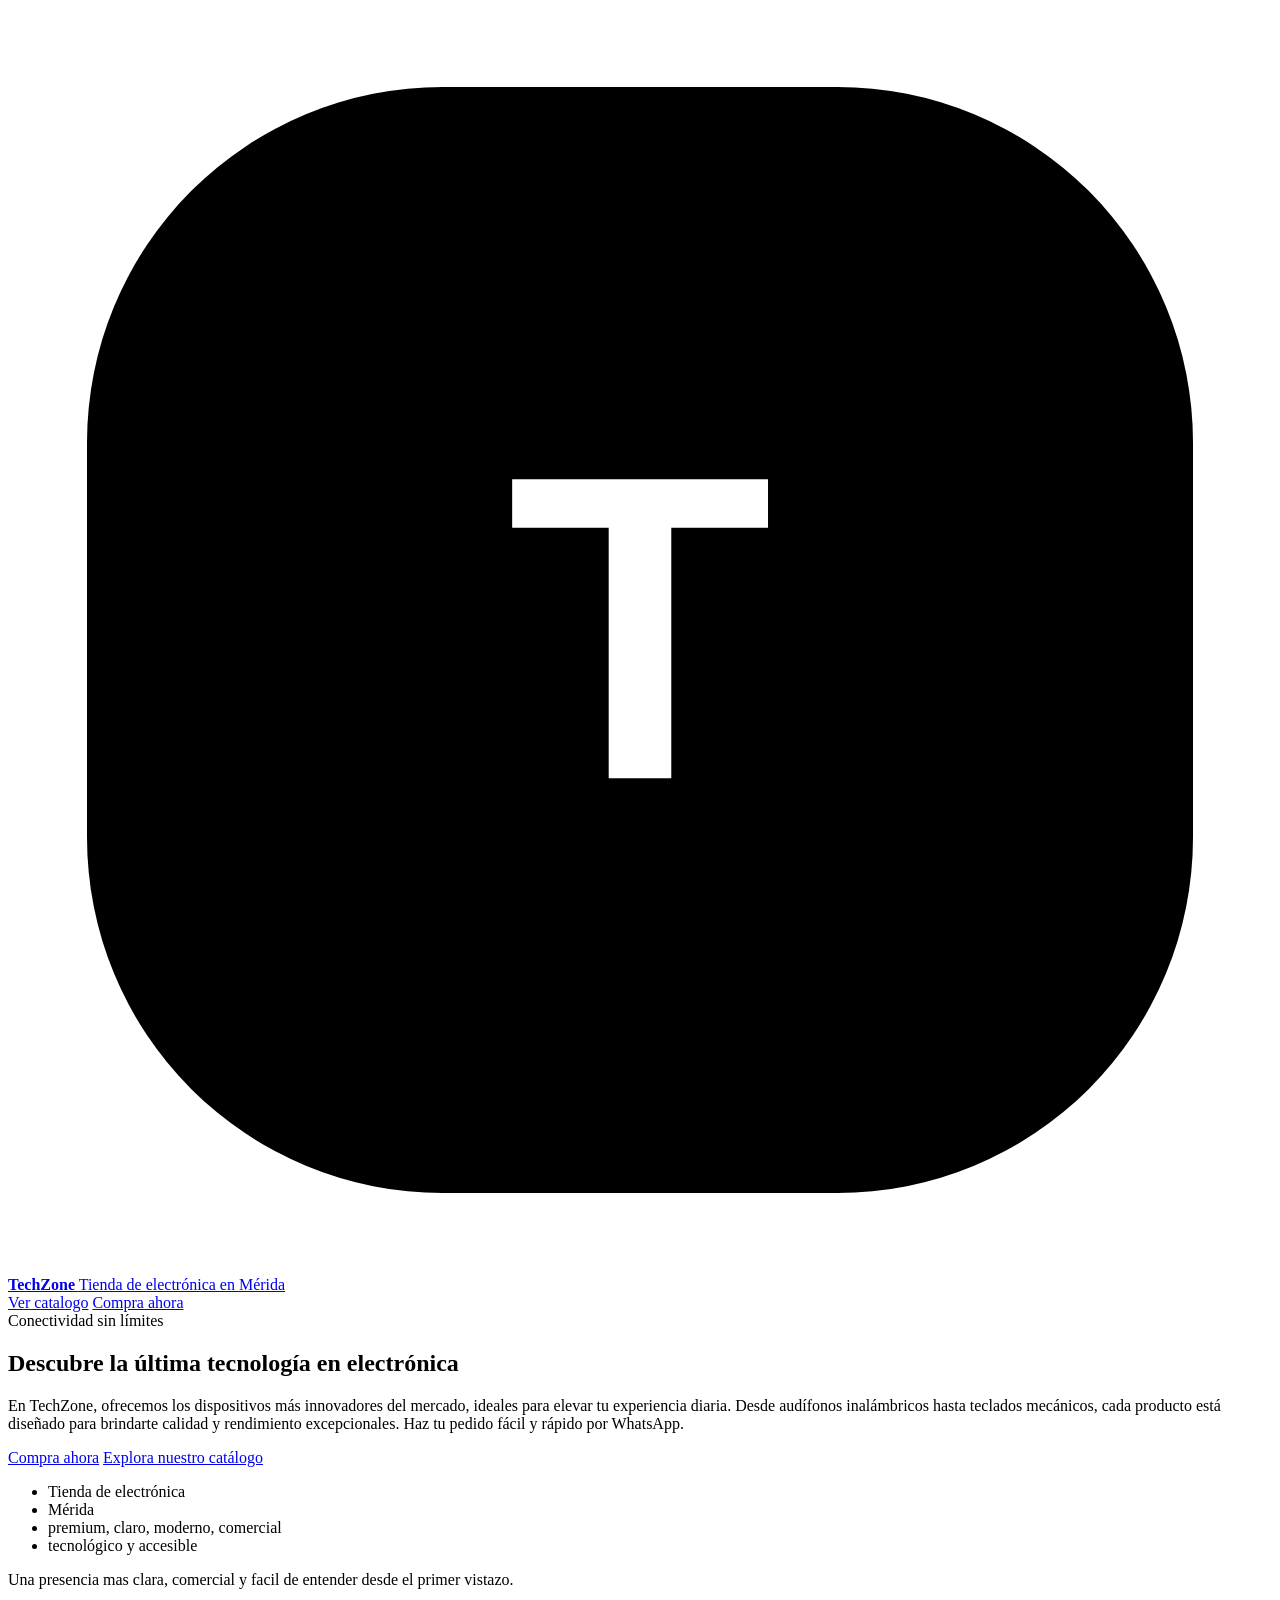
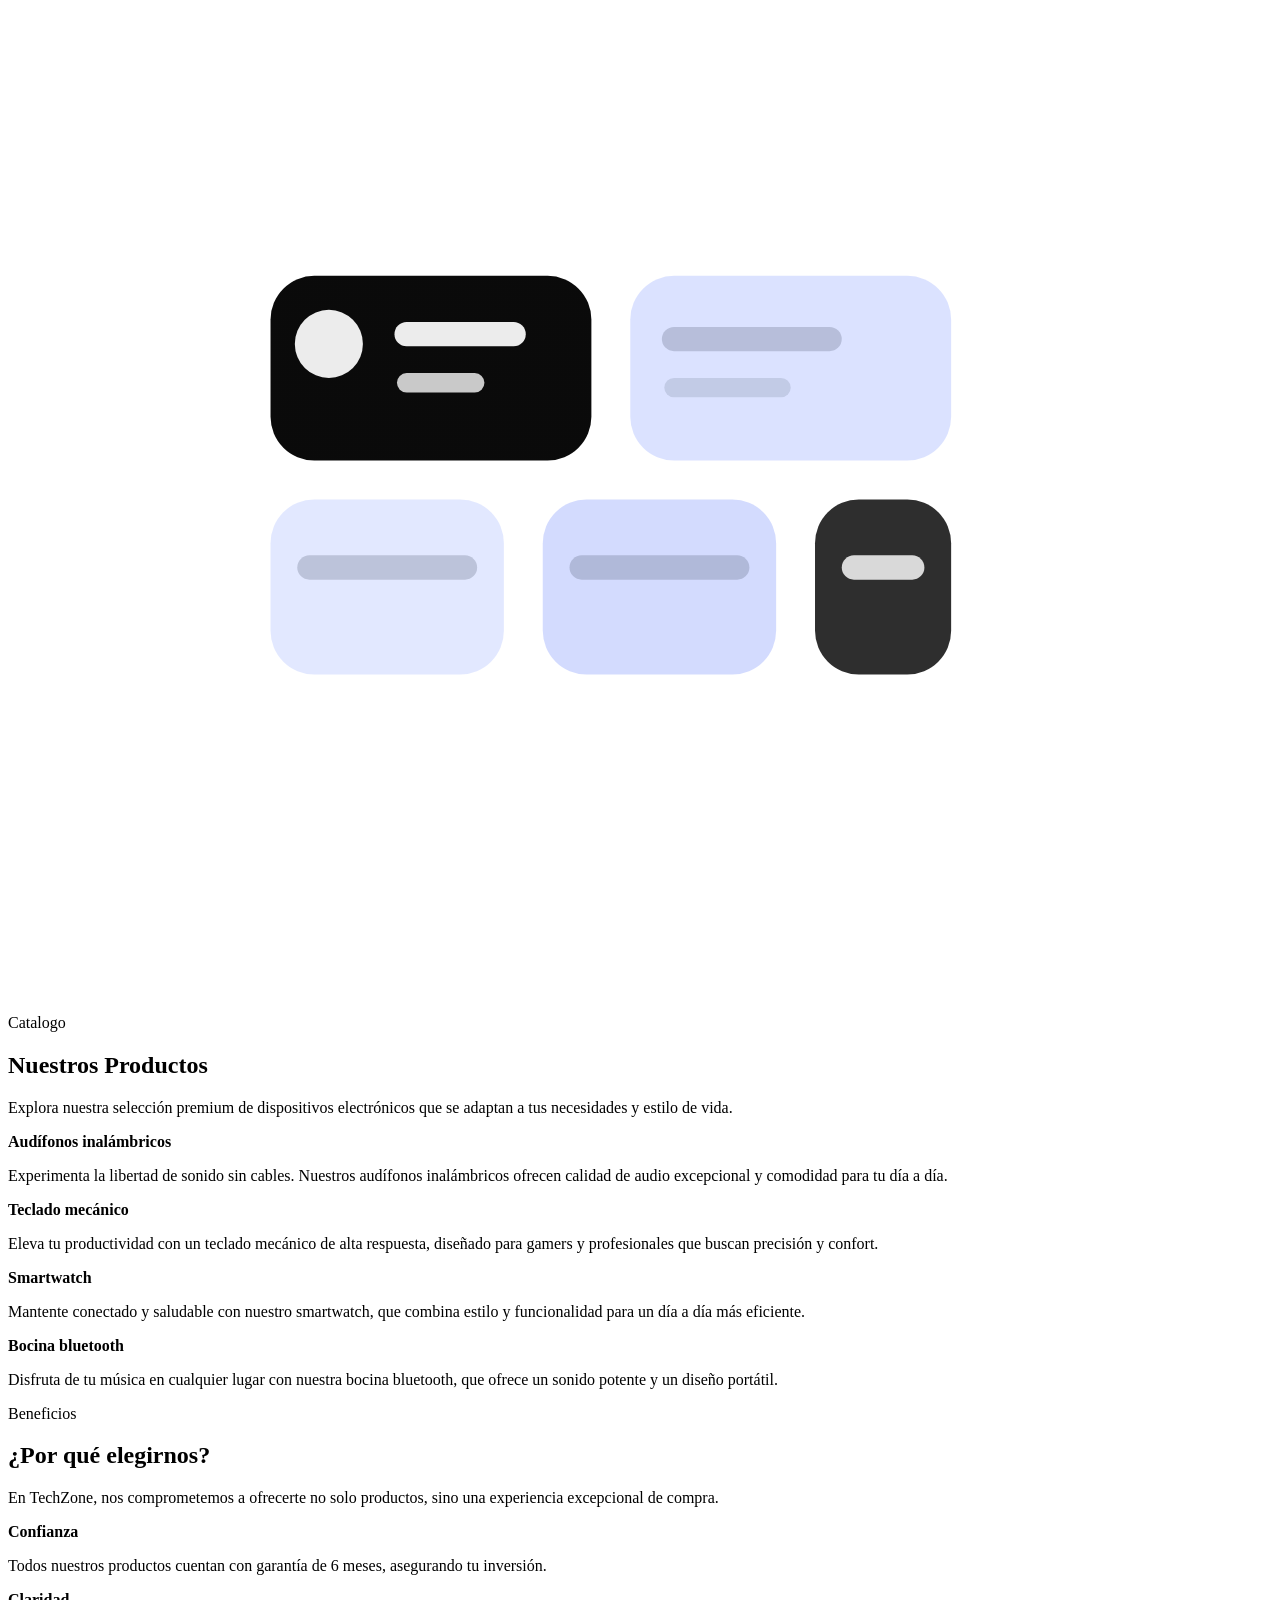
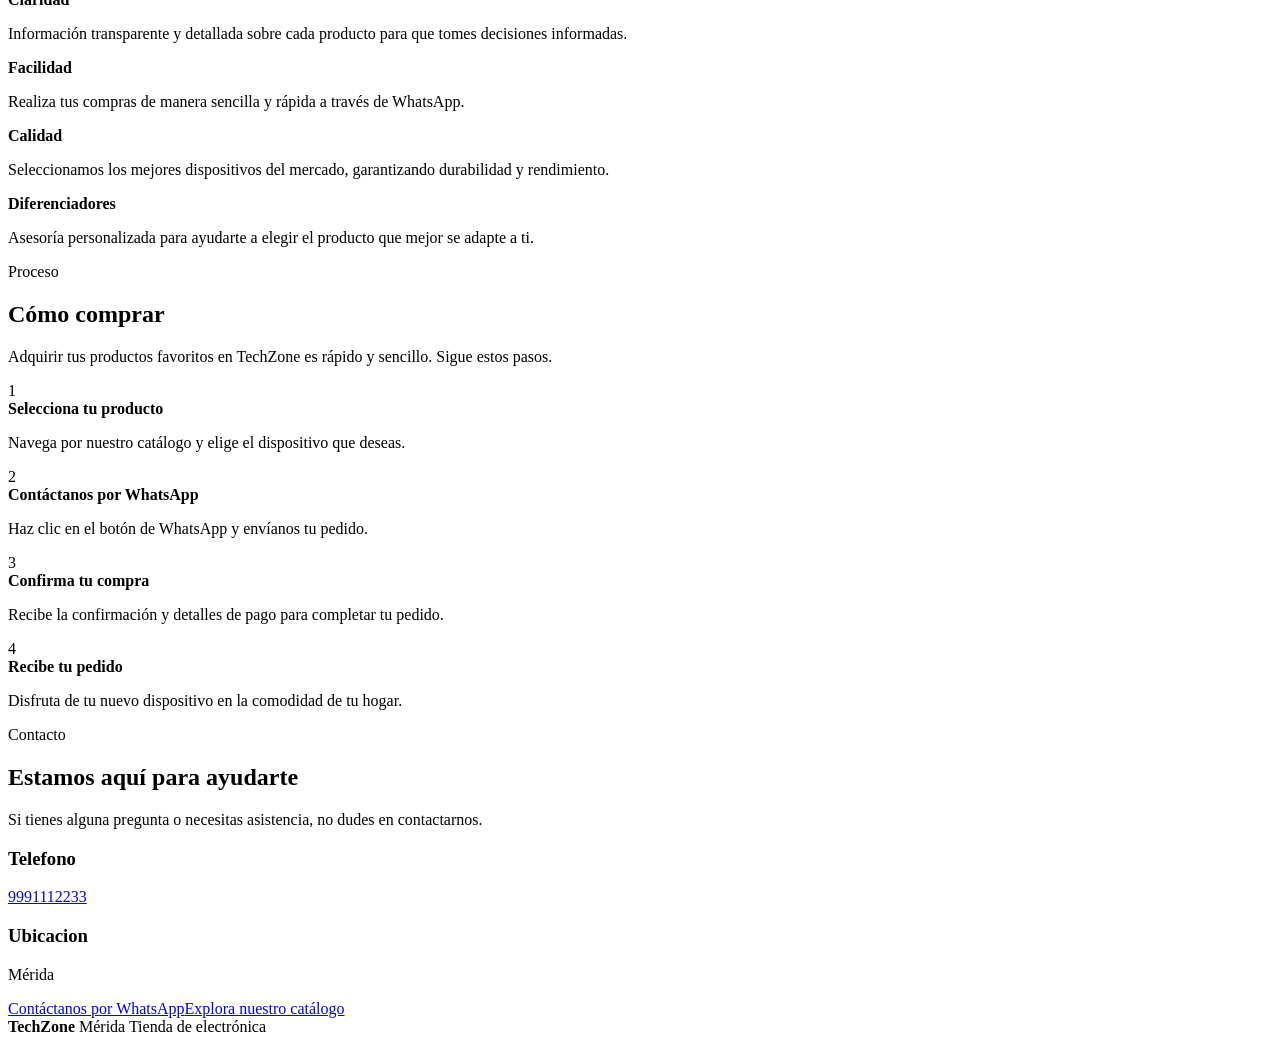
==== index.html @ 9866aca5 "feat: generate site index" ====
<!doctype html>
<html lang="es-MX">
<head>
  <meta charset="utf-8">
  <meta name="viewport" content="width=device-width,initial-scale=1">
  <title>TechZone - Tu tienda de electrónica en Mérida</title>
  <meta name="description" content="TechZone en Mérida">
  <link rel="stylesheet" href="styles.css">
</head>
<body class="theme-catalogo">
  <div class="site-shell">
    <header class="section" id="inicio">
      <div class="container">
        <div class="topbar">
          <a class="brand" href="#inicio" aria-label="TechZone">
            <span class="brand-mark"><svg viewBox="0 0 64 64" xmlns="http://www.w3.org/2000/svg" aria-hidden="true">
  <defs>
    <linearGradient id="brandGrad" x1="0" y1="0" x2="1" y2="1">
      <stop offset="0%" stop-color="var(--primary)" />
      <stop offset="100%" stop-color="var(--primary-2)" />
    </linearGradient>
  </defs>
  <rect x="4" y="4" width="56" height="56" rx="18" fill="url(#brandGrad)" />
  <text x="32" y="39" text-anchor="middle" fill="#ffffff" font-size="22" font-family="Arial, sans-serif" font-weight="700">T</text>
</svg></span>
            <span class="brand-copy">
              <strong>TechZone</strong>
              <span>Tienda de electrónica en Mérida</span>
            </span>
          </a>
          <div class="topbar-actions">
            <a class="button-secondary" href="#catalogo">Ver catalogo</a>
            <a class="button" href="tel:9991112233">Compra ahora</a>
          </div>
        </div>
      </div>
    </header>

    <main>
      <section class="hero">
        <div class="container hero-grid">
          <div class="hero-copy">
            <span class="kicker">Conectividad sin límites</span>
            <h1>Descubre la última tecnología en electrónica</h1>
            <p>En TechZone, ofrecemos los dispositivos más innovadores del mercado, ideales para elevar tu experiencia diaria. Desde audífonos inalámbricos hasta teclados mecánicos, cada producto está diseñado para brindarte calidad y rendimiento excepcionales. Haz tu pedido fácil y rápido por WhatsApp.</p>
            <div class="hero-actions">
              <a class="button" href="tel:9991112233">Compra ahora</a>
              <a class="button-secondary" href="#contacto">Explora nuestro catálogo</a>
            </div>
            <ul class="tag-list"><li class="tag">Tienda de electrónica</li><li class="tag">Mérida</li><li class="tag">premium, claro, moderno, comercial</li><li class="tag">tecnológico y accesible</li></ul>
            <div class="hero-note">
              Una presencia mas clara, comercial y facil de entender desde el primer vistazo.
            </div>
          </div>

          <aside class="hero-panel">
            <div class="hero-art">
              <span class="hero-orb one"></span>
              <span class="hero-orb two"></span>
              <svg viewBox="0 0 520 420" xmlns="http://www.w3.org/2000/svg" aria-hidden="true">
  <defs>
    <linearGradient id="catalogGradA" x1="0" y1="0" x2="1" y2="1">
      <stop offset="0%" stop-color="var(--primary)" />
      <stop offset="100%" stop-color="var(--primary-2)" />
    </linearGradient>
    <linearGradient id="catalogGradB" x1="0" y1="0" x2="1" y2="1">
      <stop offset="0%" stop-color="rgba(255,255,255,.96)" />
      <stop offset="100%" stop-color="rgba(255,255,255,.72)" />
    </linearGradient>
  </defs>
  <rect x="78" y="84" width="364" height="232" rx="28" fill="url(#catalogGradB)" />
  <rect x="108" y="118" width="132" height="76" rx="18" fill="url(#catalogGradA)" opacity=".96" />
  <rect x="256" y="118" width="132" height="76" rx="18" fill="rgba(55,93,251,.18)" />
  <rect x="108" y="210" width="96" height="72" rx="18" fill="rgba(55,93,251,.14)" />
  <rect x="220" y="210" width="96" height="72" rx="18" fill="rgba(55,93,251,.22)" />
  <rect x="332" y="210" width="56" height="72" rx="18" fill="url(#catalogGradA)" opacity=".82" />
  <circle cx="132" cy="146" r="14" fill="rgba(255,255,255,.92)" />
  <path d="M164 142h44" stroke="rgba(255,255,255,.92)" stroke-width="10" stroke-linecap="round" />
  <path d="M164 162h28" stroke="rgba(255,255,255,.78)" stroke-width="8" stroke-linecap="round" />
  <path d="M274 144h64" stroke="rgba(20,32,51,.18)" stroke-width="10" stroke-linecap="round" />
  <path d="M274 164h44" stroke="rgba(20,32,51,.12)" stroke-width="8" stroke-linecap="round" />
  <path d="M124 238h64" stroke="rgba(20,32,51,.18)" stroke-width="10" stroke-linecap="round" />
  <path d="M236 238h64" stroke="rgba(20,32,51,.18)" stroke-width="10" stroke-linecap="round" />
  <path d="M348 238h24" stroke="rgba(255,255,255,.82)" stroke-width="10" stroke-linecap="round" />
</svg>
            </div>
          </aside>
        </div>
      </section>

      <section id="catalogo" class="section">
  <div class="container">
    <div class="surface section-surface">
      <div class="section-head">
        <span class="kicker">Catalogo</span>
        <h2>Nuestros Productos</h2>
        <p>Explora nuestra selección premium de dispositivos electrónicos que se adaptan a tus necesidades y estilo de vida.</p>
      </div>
      <div class="feature-grid">
        
          <article class="feature-card">
            <strong>Audífonos inalámbricos</strong>
            <p>Experimenta la libertad de sonido sin cables. Nuestros audífonos inalámbricos ofrecen calidad de audio excepcional y comodidad para tu día a día.</p>
          </article>
        
          <article class="feature-card">
            <strong>Teclado mecánico</strong>
            <p>Eleva tu productividad con un teclado mecánico de alta respuesta, diseñado para gamers y profesionales que buscan precisión y confort.</p>
          </article>
        
          <article class="feature-card">
            <strong>Smartwatch</strong>
            <p>Mantente conectado y saludable con nuestro smartwatch, que combina estilo y funcionalidad para un día a día más eficiente.</p>
          </article>
        
          <article class="feature-card">
            <strong>Bocina bluetooth</strong>
            <p>Disfruta de tu música en cualquier lugar con nuestra bocina bluetooth, que ofrece un sonido potente y un diseño portátil.</p>
          </article>
        
      </div>
    </div>
  </div>
</section>
<section id="beneficios" class="section">
  <div class="container">
    <div class="surface section-surface">
      <div class="section-head">
        <span class="kicker">Beneficios</span>
        <h2>¿Por qué elegirnos?</h2>
        <p>En TechZone, nos comprometemos a ofrecerte no solo productos, sino una experiencia excepcional de compra.</p>
      </div>
      <div class="stats-grid">
        
          <article class="stat-card">
            <strong>Confianza</strong>
            <p>Todos nuestros productos cuentan con garantía de 6 meses, asegurando tu inversión.</p>
          </article>
        
          <article class="stat-card">
            <strong>Claridad</strong>
            <p>Información transparente y detallada sobre cada producto para que tomes decisiones informadas.</p>
          </article>
        
          <article class="stat-card">
            <strong>Facilidad</strong>
            <p>Realiza tus compras de manera sencilla y rápida a través de WhatsApp.</p>
          </article>
        
          <article class="stat-card">
            <strong>Calidad</strong>
            <p>Seleccionamos los mejores dispositivos del mercado, garantizando durabilidad y rendimiento.</p>
          </article>
        
          <article class="stat-card">
            <strong>Diferenciadores</strong>
            <p>Asesoría personalizada para ayudarte a elegir el producto que mejor se adapte a ti.</p>
          </article>
        
      </div>
    </div>
  </div>
</section>
<section id="proceso" class="section">
  <div class="container">
    <div class="surface section-surface">
      <div class="section-head">
        <span class="kicker">Proceso</span>
        <h2>Cómo comprar</h2>
        <p>Adquirir tus productos favoritos en TechZone es rápido y sencillo. Sigue estos pasos.</p>
      </div>
      <div class="process-list">
        
          <article class="process-item">
            <span class="process-index">1</span>
            <div class="process-copy">
              <strong>Selecciona tu producto</strong>
              <p>Navega por nuestro catálogo y elige el dispositivo que deseas.</p>
            </div>
          </article>
        
          <article class="process-item">
            <span class="process-index">2</span>
            <div class="process-copy">
              <strong>Contáctanos por WhatsApp</strong>
              <p>Haz clic en el botón de WhatsApp y envíanos tu pedido.</p>
            </div>
          </article>
        
          <article class="process-item">
            <span class="process-index">3</span>
            <div class="process-copy">
              <strong>Confirma tu compra</strong>
              <p>Recibe la confirmación y detalles de pago para completar tu pedido.</p>
            </div>
          </article>
        
          <article class="process-item">
            <span class="process-index">4</span>
            <div class="process-copy">
              <strong>Recibe tu pedido</strong>
              <p>Disfruta de tu nuevo dispositivo en la comodidad de tu hogar.</p>
            </div>
          </article>
        
      </div>
    </div>
  </div>
</section>
<section id="contacto" class="section">
  <div class="container">
    <div class="surface section-surface">
      <div class="section-head">
        <span class="kicker">Contacto</span>
        <h2>Estamos aquí para ayudarte</h2>
        <p>Si tienes alguna pregunta o necesitas asistencia, no dudes en contactarnos.</p>
      </div>
      <div class="contact-grid">
        
          <article class="contact-card">
            <h3>Telefono</h3>
            <p><a href="tel:9991112233">9991112233</a></p>
          </article>
        
          <article class="contact-card">
            <h3>Ubicacion</h3>
            <p><span>Mérida</span></p>
          </article>
        
      </div>
      <div class="inline-links"><a class="button" href="tel:9991112233">Contáctanos por WhatsApp</a><a class="button-secondary" href="#contacto">Explora nuestro catálogo</a></div>
    </div>
  </div>
</section>
    </main>

    <footer class="site-footer">
      <div class="container">
        <div class="surface footer-surface">
          <div class="footer-meta">
            <strong>TechZone</strong>
            <span>Mérida</span>
            <span>Tienda de electrónica</span>
            
          </div>
        </div>
      </div>
    </footer>
  </div>
</body>
</html>
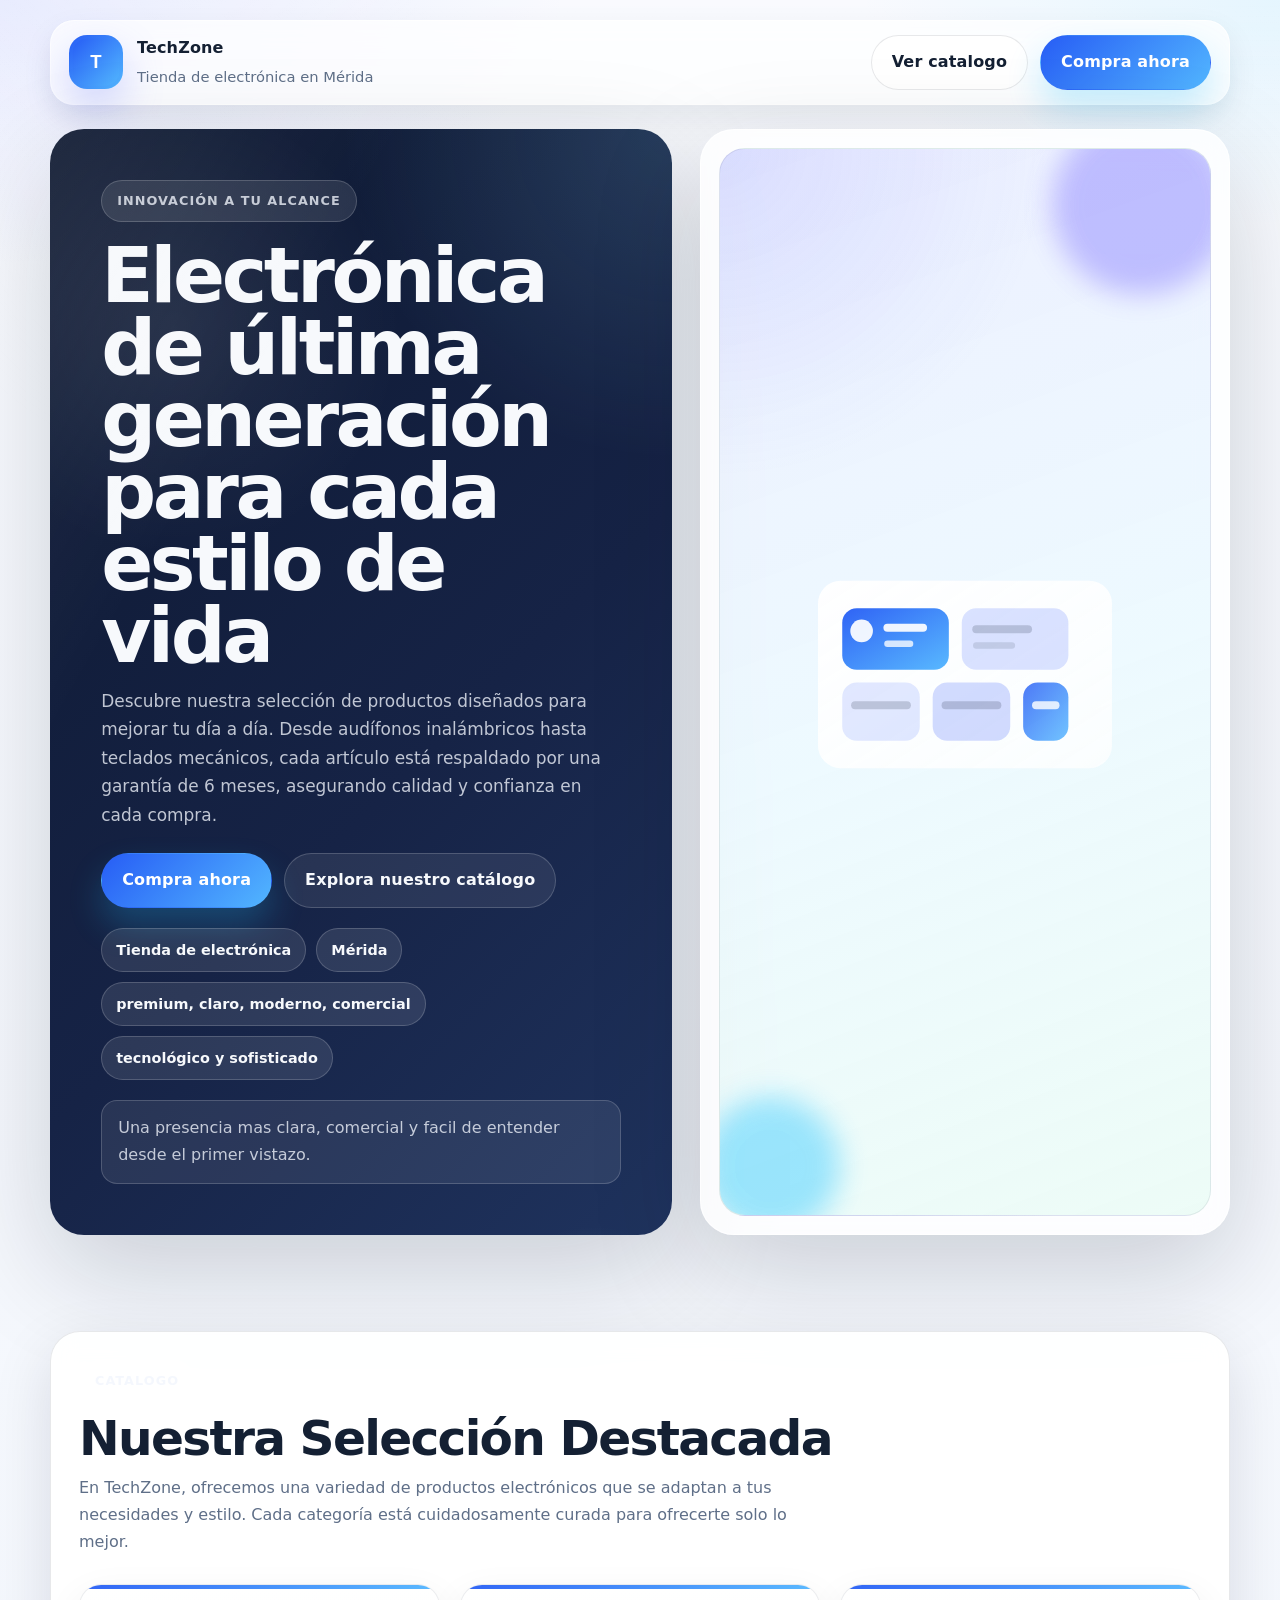
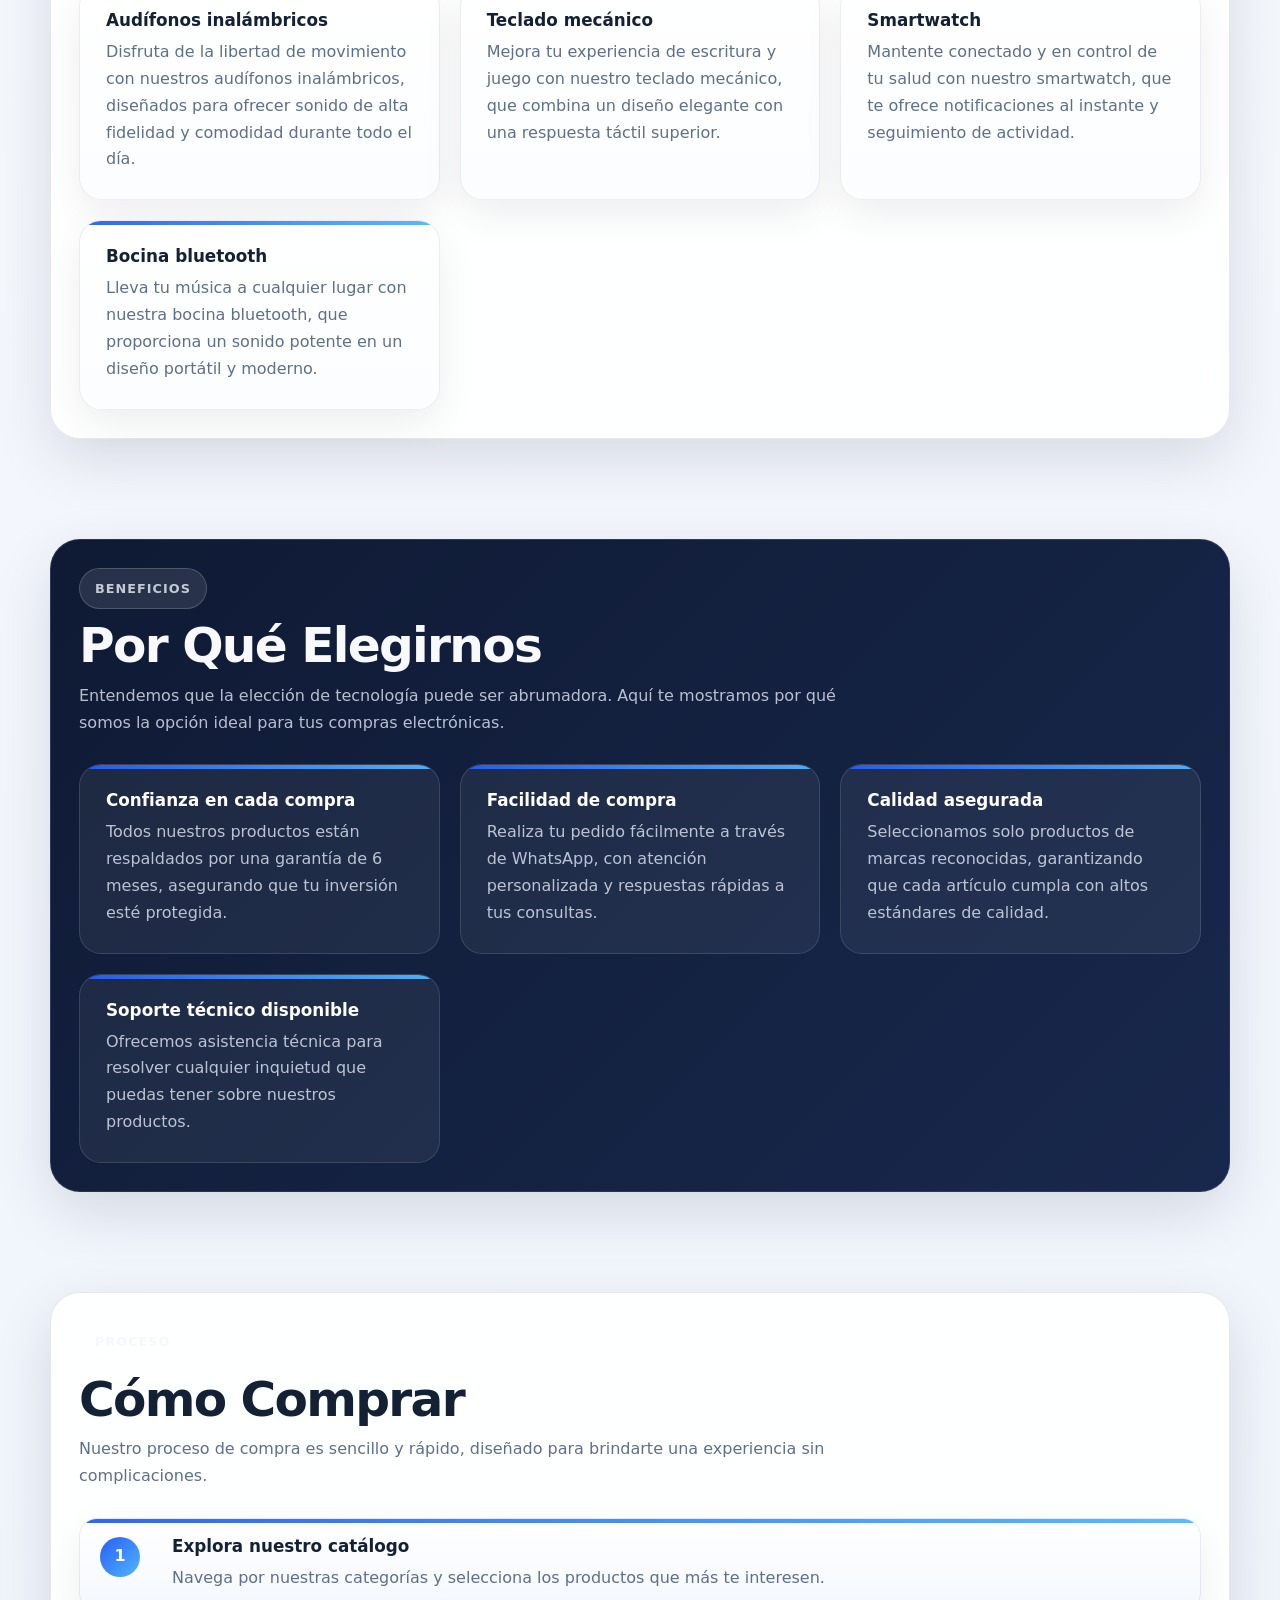
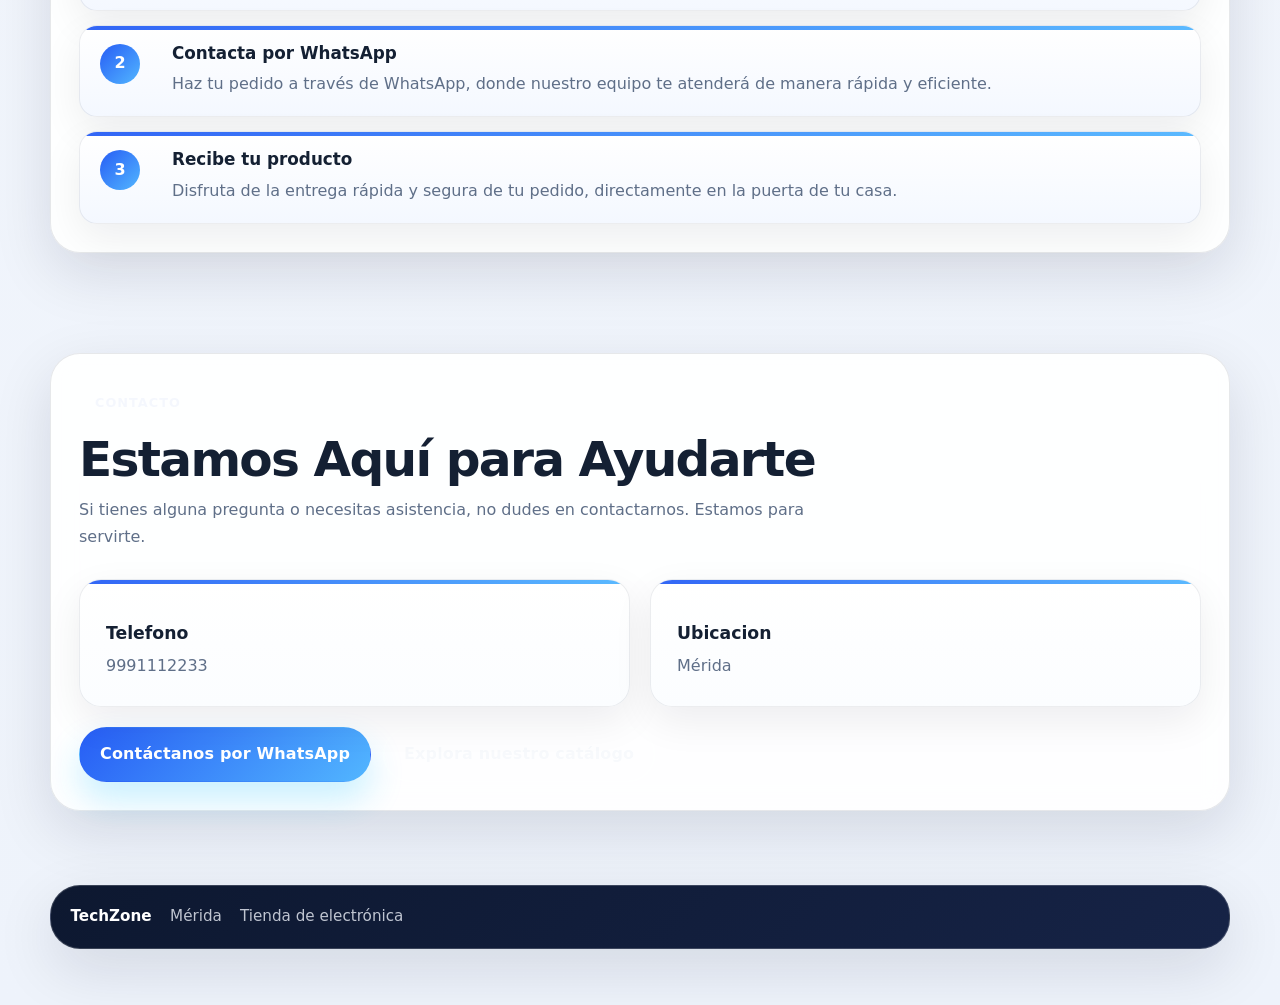
==== commit 0b5be6c8: "feat: generate site index" ====
--- a/index.html
+++ b/index.html
@@ -3,7 +3,7 @@
 <head>
   <meta charset="utf-8">
   <meta name="viewport" content="width=device-width,initial-scale=1">
-  <title>TechZone - Tu tienda de electrónica en Mérida</title>
+  <title>TechZone - Tienda de Electrónica Premium</title>
   <meta name="description" content="TechZone en Mérida">
   <link rel="stylesheet" href="styles.css">
 </head>
@@ -40,14 +40,14 @@
       <section class="hero">
         <div class="container hero-grid">
           <div class="hero-copy">
-            <span class="kicker">Conectividad sin límites</span>
-            <h1>Descubre la última tecnología en electrónica</h1>
-            <p>En TechZone, ofrecemos los dispositivos más innovadores del mercado, ideales para elevar tu experiencia diaria. Desde audífonos inalámbricos hasta teclados mecánicos, cada producto está diseñado para brindarte calidad y rendimiento excepcionales. Haz tu pedido fácil y rápido por WhatsApp.</p>
+            <span class="kicker">Innovación a tu alcance</span>
+            <h1>Electrónica de última generación para cada estilo de vida</h1>
+            <p>Descubre nuestra selección de productos diseñados para mejorar tu día a día. Desde audífonos inalámbricos hasta teclados mecánicos, cada artículo está respaldado por una garantía de 6 meses, asegurando calidad y confianza en cada compra.</p>
             <div class="hero-actions">
               <a class="button" href="tel:9991112233">Compra ahora</a>
               <a class="button-secondary" href="#contacto">Explora nuestro catálogo</a>
             </div>
-            <ul class="tag-list"><li class="tag">Tienda de electrónica</li><li class="tag">Mérida</li><li class="tag">premium, claro, moderno, comercial</li><li class="tag">tecnológico y accesible</li></ul>
+            <ul class="tag-list"><li class="tag">Tienda de electrónica</li><li class="tag">Mérida</li><li class="tag">premium, claro, moderno, comercial</li><li class="tag">tecnológico y sofisticado</li></ul>
             <div class="hero-note">
               Una presencia mas clara, comercial y facil de entender desde el primer vistazo.
             </div>
@@ -93,29 +93,29 @@
     <div class="surface section-surface">
       <div class="section-head">
         <span class="kicker">Catalogo</span>
-        <h2>Nuestros Productos</h2>
-        <p>Explora nuestra selección premium de dispositivos electrónicos que se adaptan a tus necesidades y estilo de vida.</p>
+        <h2>Nuestra Selección Destacada</h2>
+        <p>En TechZone, ofrecemos una variedad de productos electrónicos que se adaptan a tus necesidades y estilo. Cada categoría está cuidadosamente curada para ofrecerte solo lo mejor.</p>
       </div>
       <div class="feature-grid">
         
           <article class="feature-card">
             <strong>Audífonos inalámbricos</strong>
-            <p>Experimenta la libertad de sonido sin cables. Nuestros audífonos inalámbricos ofrecen calidad de audio excepcional y comodidad para tu día a día.</p>
+            <p>Disfruta de la libertad de movimiento con nuestros audífonos inalámbricos, diseñados para ofrecer sonido de alta fidelidad y comodidad durante todo el día.</p>
           </article>
         
           <article class="feature-card">
             <strong>Teclado mecánico</strong>
-            <p>Eleva tu productividad con un teclado mecánico de alta respuesta, diseñado para gamers y profesionales que buscan precisión y confort.</p>
+            <p>Mejora tu experiencia de escritura y juego con nuestro teclado mecánico, que combina un diseño elegante con una respuesta táctil superior.</p>
           </article>
         
           <article class="feature-card">
             <strong>Smartwatch</strong>
-            <p>Mantente conectado y saludable con nuestro smartwatch, que combina estilo y funcionalidad para un día a día más eficiente.</p>
+            <p>Mantente conectado y en control de tu salud con nuestro smartwatch, que te ofrece notificaciones al instante y seguimiento de actividad.</p>
           </article>
         
           <article class="feature-card">
             <strong>Bocina bluetooth</strong>
-            <p>Disfruta de tu música en cualquier lugar con nuestra bocina bluetooth, que ofrece un sonido potente y un diseño portátil.</p>
+            <p>Lleva tu música a cualquier lugar con nuestra bocina bluetooth, que proporciona un sonido potente en un diseño portátil y moderno.</p>
           </article>
         
       </div>
@@ -127,34 +127,29 @@
     <div class="surface section-surface">
       <div class="section-head">
         <span class="kicker">Beneficios</span>
-        <h2>¿Por qué elegirnos?</h2>
-        <p>En TechZone, nos comprometemos a ofrecerte no solo productos, sino una experiencia excepcional de compra.</p>
+        <h2>Por Qué Elegirnos</h2>
+        <p>Entendemos que la elección de tecnología puede ser abrumadora. Aquí te mostramos por qué somos la opción ideal para tus compras electrónicas.</p>
       </div>
       <div class="stats-grid">
         
           <article class="stat-card">
-            <strong>Confianza</strong>
-            <p>Todos nuestros productos cuentan con garantía de 6 meses, asegurando tu inversión.</p>
-          </article>
-        
-          <article class="stat-card">
-            <strong>Claridad</strong>
-            <p>Información transparente y detallada sobre cada producto para que tomes decisiones informadas.</p>
-          </article>
-        
-          <article class="stat-card">
-            <strong>Facilidad</strong>
-            <p>Realiza tus compras de manera sencilla y rápida a través de WhatsApp.</p>
-          </article>
-        
-          <article class="stat-card">
-            <strong>Calidad</strong>
-            <p>Seleccionamos los mejores dispositivos del mercado, garantizando durabilidad y rendimiento.</p>
-          </article>
-        
-          <article class="stat-card">
-            <strong>Diferenciadores</strong>
-            <p>Asesoría personalizada para ayudarte a elegir el producto que mejor se adapte a ti.</p>
+            <strong>Confianza en cada compra</strong>
+            <p>Todos nuestros productos están respaldados por una garantía de 6 meses, asegurando que tu inversión esté protegida.</p>
+          </article>
+        
+          <article class="stat-card">
+            <strong>Facilidad de compra</strong>
+            <p>Realiza tu pedido fácilmente a través de WhatsApp, con atención personalizada y respuestas rápidas a tus consultas.</p>
+          </article>
+        
+          <article class="stat-card">
+            <strong>Calidad asegurada</strong>
+            <p>Seleccionamos solo productos de marcas reconocidas, garantizando que cada artículo cumpla con altos estándares de calidad.</p>
+          </article>
+        
+          <article class="stat-card">
+            <strong>Soporte técnico disponible</strong>
+            <p>Ofrecemos asistencia técnica para resolver cualquier inquietud que puedas tener sobre nuestros productos.</p>
           </article>
         
       </div>
@@ -166,40 +161,32 @@
     <div class="surface section-surface">
       <div class="section-head">
         <span class="kicker">Proceso</span>
-        <h2>Cómo comprar</h2>
-        <p>Adquirir tus productos favoritos en TechZone es rápido y sencillo. Sigue estos pasos.</p>
+        <h2>Cómo Comprar</h2>
+        <p>Nuestro proceso de compra es sencillo y rápido, diseñado para brindarte una experiencia sin complicaciones.</p>
       </div>
       <div class="process-list">
         
           <article class="process-item">
             <span class="process-index">1</span>
             <div class="process-copy">
-              <strong>Selecciona tu producto</strong>
-              <p>Navega por nuestro catálogo y elige el dispositivo que deseas.</p>
+              <strong>Explora nuestro catálogo</strong>
+              <p>Navega por nuestras categorías y selecciona los productos que más te interesen.</p>
             </div>
           </article>
         
           <article class="process-item">
             <span class="process-index">2</span>
             <div class="process-copy">
-              <strong>Contáctanos por WhatsApp</strong>
-              <p>Haz clic en el botón de WhatsApp y envíanos tu pedido.</p>
+              <strong>Contacta por WhatsApp</strong>
+              <p>Haz tu pedido a través de WhatsApp, donde nuestro equipo te atenderá de manera rápida y eficiente.</p>
             </div>
           </article>
         
           <article class="process-item">
             <span class="process-index">3</span>
             <div class="process-copy">
-              <strong>Confirma tu compra</strong>
-              <p>Recibe la confirmación y detalles de pago para completar tu pedido.</p>
-            </div>
-          </article>
-        
-          <article class="process-item">
-            <span class="process-index">4</span>
-            <div class="process-copy">
-              <strong>Recibe tu pedido</strong>
-              <p>Disfruta de tu nuevo dispositivo en la comodidad de tu hogar.</p>
+              <strong>Recibe tu producto</strong>
+              <p>Disfruta de la entrega rápida y segura de tu pedido, directamente en la puerta de tu casa.</p>
             </div>
           </article>
         
@@ -212,8 +199,8 @@
     <div class="surface section-surface">
       <div class="section-head">
         <span class="kicker">Contacto</span>
-        <h2>Estamos aquí para ayudarte</h2>
-        <p>Si tienes alguna pregunta o necesitas asistencia, no dudes en contactarnos.</p>
+        <h2>Estamos Aquí para Ayudarte</h2>
+        <p>Si tienes alguna pregunta o necesitas asistencia, no dudes en contactarnos. Estamos para servirte.</p>
       </div>
       <div class="contact-grid">
         
--- a/styles.css
+++ b/styles.css
@@ -0,0 +1,854 @@
+:root{
+  --bg:#0d1526;
+  --bg-2:#14213a;
+  --bg-3:#1d2f4f;
+  --surface:#ffffff;
+  --surface-soft:rgba(255,255,255,.82);
+  --surface-line:rgba(255,255,255,.18);
+  --line:rgba(20,32,51,.10);
+  --line-strong:rgba(20,32,51,.16);
+  --text:#142033;
+  --text-soft:#24324a;
+  --text-inverse:#f7f9fc;
+  --muted:#5f6f88;
+  --muted-inverse:rgba(241,245,252,.78);
+  --primary:#5e6bff;
+  --primary-2:#21c2ff;
+  --accent:#8ef0c4;
+  --shadow-lg:0 36px 110px rgba(8,18,36,.18);
+  --shadow-md:0 20px 60px rgba(10,20,38,.12);
+  --shadow-sm:0 12px 30px rgba(10,20,38,.08);
+  --radius-xl:34px;
+  --radius-lg:26px;
+  --radius-md:20px;
+  --radius-sm:14px;
+  --container:1180px;
+}
+*{box-sizing:border-box}
+html,body{margin:0;padding:0}
+html{scroll-behavior:smooth}
+body{
+  background:
+    radial-gradient(980px 460px at 0% 0%, rgba(94,107,255,.12), transparent 58%),
+    radial-gradient(780px 420px at 100% 0%, rgba(33,194,255,.10), transparent 54%),
+    linear-gradient(180deg,#f8fafe 0%,#eef3fb 100%);
+  color:var(--text);
+  font:16px/1.68 Inter,system-ui,-apple-system,BlinkMacSystemFont,"Segoe UI",sans-serif;
+  min-height:100vh;
+  -webkit-font-smoothing:antialiased;
+  text-rendering:optimizeLegibility;
+}
+body::before{
+  content:"";
+  position:fixed;
+  inset:0;
+  pointer-events:none;
+  background:
+    linear-gradient(180deg, rgba(255,255,255,.24), transparent 18%),
+    radial-gradient(circle at 15% 20%, rgba(255,255,255,.35), transparent 22%);
+  opacity:.55;
+}
+a{color:inherit;text-decoration:none}
+svg{display:block;max-width:100%}
+.site-shell{min-height:100vh;position:relative;z-index:1}
+.container{width:min(var(--container),calc(100% - 32px));margin:0 auto}
+
+.site-shell > header.section{
+  padding:20px 0 0;
+}
+
+.topbar{
+  display:flex;
+  align-items:center;
+  justify-content:space-between;
+  gap:20px;
+  padding:14px 18px;
+  border-radius:24px;
+  background:rgba(255,255,255,.72);
+  border:1px solid rgba(255,255,255,.72);
+  box-shadow:var(--shadow-sm);
+  backdrop-filter:blur(16px);
+}
+
+.brand{
+  display:inline-flex;
+  align-items:center;
+  gap:14px;
+  min-width:0;
+}
+.brand-mark{
+  width:54px;
+  height:54px;
+  border-radius:18px;
+  background:linear-gradient(135deg,var(--primary),var(--primary-2));
+  color:#fff;
+  display:grid;
+  place-items:center;
+  box-shadow:0 18px 42px rgba(94,107,255,.28);
+  overflow:hidden;
+  flex:0 0 auto;
+}
+.brand-copy{
+  display:grid;
+  gap:3px;
+  min-width:0;
+}
+.brand-copy strong{
+  font-size:1rem;
+  letter-spacing:.01em;
+  white-space:nowrap;
+  overflow:hidden;
+  text-overflow:ellipsis;
+}
+.brand-copy span{
+  font-size:.92rem;
+  color:var(--muted);
+  white-space:nowrap;
+  overflow:hidden;
+  text-overflow:ellipsis;
+}
+
+.hero{
+  padding:24px 0 46px;
+  position:relative;
+}
+.hero-grid{
+  display:grid;
+  grid-template-columns:minmax(0,1.08fr) minmax(350px,.92fr);
+  gap:28px;
+  align-items:stretch;
+}
+.hero-copy,
+.hero-panel{
+  border-radius:var(--radius-xl);
+  box-shadow:var(--shadow-lg);
+}
+.hero-copy{
+  padding:clamp(30px,4vw,56px);
+  background:
+    radial-gradient(circle at top right, rgba(142,240,196,.18), transparent 26%),
+    linear-gradient(135deg,var(--bg) 0%,var(--bg-2) 58%,var(--bg-3) 100%);
+  color:var(--text-inverse);
+  position:relative;
+  overflow:hidden;
+}
+.hero-copy::before{
+  content:"";
+  position:absolute;
+  inset:0;
+  background:
+    linear-gradient(120deg, rgba(255,255,255,.08), transparent 28%),
+    radial-gradient(circle at 20% 18%, rgba(255,255,255,.08), transparent 22%);
+  pointer-events:none;
+}
+.hero-copy::after{
+  content:"";
+  position:absolute;
+  inset:auto -10% -24% auto;
+  width:280px;
+  height:280px;
+  border-radius:999px;
+  background:radial-gradient(circle, rgba(142,240,196,.24), transparent 68%);
+  pointer-events:none;
+}
+.kicker{
+  display:inline-flex;
+  align-items:center;
+  gap:8px;
+  padding:9px 15px;
+  border-radius:999px;
+  background:rgba(255,255,255,.10);
+  color:var(--muted-inverse);
+  border:1px solid var(--surface-line);
+  font-size:.8rem;
+  font-weight:800;
+  letter-spacing:.08em;
+  text-transform:uppercase;
+}
+.hero h1{
+  margin:18px 0 14px;
+  font-size:clamp(2.55rem,6vw,5.2rem);
+  line-height:.94;
+  letter-spacing:-.045em;
+  max-width:11ch;
+}
+.hero p{
+  margin:0;
+  color:var(--muted-inverse);
+  font-size:1.06rem;
+  max-width:62ch;
+}
+.hero-actions{
+  display:flex;
+  flex-wrap:wrap;
+  gap:12px;
+  margin-top:24px;
+}
+.button,
+.button-secondary{
+  display:inline-flex;
+  align-items:center;
+  justify-content:center;
+  gap:10px;
+  min-height:50px;
+  padding:13px 20px;
+  border-radius:999px;
+  font-weight:800;
+  letter-spacing:.01em;
+  border:1px solid transparent;
+  transition:transform .18s ease, box-shadow .18s ease, border-color .18s ease, background .18s ease, color .18s ease;
+}
+.button{
+  background:linear-gradient(135deg,var(--primary),var(--primary-2));
+  color:#fff;
+  box-shadow:0 18px 34px rgba(33,194,255,.24);
+}
+.button-secondary{
+  background:rgba(255,255,255,.08);
+  color:var(--text-inverse);
+  border-color:var(--surface-line);
+}
+.button:hover,
+.button-secondary:hover{
+  transform:translateY(-1px);
+}
+.hero-panel{
+  padding:18px;
+  background:rgba(255,255,255,.74);
+  border:1px solid rgba(255,255,255,.76);
+  backdrop-filter:blur(16px);
+}
+.hero-art{
+  min-height:100%;
+  border-radius:calc(var(--radius-xl) - 8px);
+  background:
+    radial-gradient(circle at top left, rgba(94,107,255,.14), transparent 28%),
+    linear-gradient(160deg, rgba(94,107,255,.10), rgba(33,194,255,.07) 52%, rgba(142,240,196,.14));
+  border:1px solid rgba(20,32,51,.08);
+  overflow:hidden;
+  position:relative;
+  padding:28px;
+  display:grid;
+  place-items:center;
+}
+.hero-orb{
+  position:absolute;
+  border-radius:999px;
+  filter:blur(14px);
+  opacity:.42;
+  pointer-events:none;
+}
+.hero-orb.one{
+  width:180px;
+  height:180px;
+  top:-34px;
+  right:-22px;
+  background:#7d73ff;
+}
+.hero-orb.two{
+  width:138px;
+  height:138px;
+  bottom:-20px;
+  left:-18px;
+  background:#27c7ff;
+}
+
+section,.section{
+  padding:50px 0;
+}
+.section-surface{
+  padding:30px;
+}
+
+.section-head{
+  max-width:760px;
+  margin:0 0 28px;
+}
+.section-head h2{
+  margin:12px 0 12px;
+  font-size:clamp(1.95rem,3.8vw,3.2rem);
+  line-height:1.02;
+  letter-spacing:-.035em;
+}
+.section-head p{
+  margin:0;
+  color:var(--muted);
+  font-size:1rem;
+}
+
+.surface{
+  background:rgba(255,255,255,.84);
+  border:1px solid var(--line);
+  border-radius:30px;
+  box-shadow:var(--shadow-md);
+  backdrop-filter:blur(12px);
+}
+
+.feature-grid,
+.stats-grid,
+.contact-grid{
+  display:grid;
+  gap:20px;
+}
+.feature-grid{grid-template-columns:repeat(3,minmax(0,1fr))}
+.stats-grid{grid-template-columns:repeat(3,minmax(0,1fr))}
+.contact-grid{grid-template-columns:repeat(2,minmax(0,1fr))}
+
+.feature-card,
+.stat-card,
+.contact-card,
+.process-item,
+.trust-item-premium{
+  position:relative;
+  padding:26px;
+  border-radius:22px;
+  background:linear-gradient(180deg,#ffffff 0%,#fbfdff 100%);
+  border:1px solid rgba(20,32,51,.08);
+  box-shadow:0 14px 40px rgba(10,20,35,.07);
+  overflow:hidden;
+}
+
+.feature-card::before,
+.stat-card::before,
+.contact-card::before,
+.process-item::before,
+.trust-item-premium::before{
+  content:"";
+  position:absolute;
+  inset:0 0 auto 0;
+  height:4px;
+  background:linear-gradient(90deg,var(--primary),var(--primary-2));
+  opacity:.95;
+}
+
+.feature-card strong,
+.stat-card strong,
+.contact-card h3,
+.process-copy strong,
+.trust-item-premium strong{
+  display:block;
+  margin-bottom:10px;
+  font-size:1.08rem;
+  line-height:1.18;
+}
+
+.feature-card p,
+.stat-card p,
+.contact-card p,
+.process-copy p,
+.trust-item-premium p{
+  margin:0;
+  color:var(--muted);
+}
+
+.process-list{
+  display:grid;
+  gap:16px;
+}
+.process-item{
+  display:grid;
+  grid-template-columns:56px minmax(0,1fr);
+  gap:16px;
+  align-items:start;
+}
+.process-index{
+  width:40px;
+  height:40px;
+  border-radius:999px;
+  display:grid;
+  place-items:center;
+  background:linear-gradient(135deg,var(--primary),var(--primary-2));
+  color:#fff;
+  font-weight:800;
+  position:relative;
+  z-index:1;
+}
+
+.trust-list-premium{
+  display:grid;
+  grid-template-columns:repeat(3,minmax(0,1fr));
+  gap:18px;
+}
+
+.tag-list{
+  display:flex;
+  flex-wrap:wrap;
+  gap:10px;
+  margin:20px 0 0;
+  padding:0;
+  list-style:none;
+}
+.tag{
+  padding:9px 14px;
+  border-radius:999px;
+  background:rgba(255,255,255,.10);
+  color:var(--text-inverse);
+  border:1px solid var(--surface-line);
+  font-weight:700;
+  font-size:.9rem;
+}
+
+.inline-links{
+  display:flex;
+  flex-wrap:wrap;
+  gap:12px;
+  margin-top:22px;
+}
+
+.hero-note{
+  margin-top:20px;
+  padding:14px 16px;
+  border-radius:16px;
+  background:rgba(255,255,255,.08);
+  border:1px solid var(--surface-line);
+  color:var(--muted-inverse);
+}
+
+.topbar-actions{
+  display:flex;
+  align-items:center;
+  gap:12px;
+  flex-wrap:wrap;
+}
+
+.contact-card a{
+  word-break:break-word;
+}
+
+.site-footer{
+  padding:24px 0 56px;
+  color:var(--muted);
+  font-size:.95rem;
+}
+.site-footer .surface{
+  padding:18px 20px;
+}
+.footer-surface{
+  background:linear-gradient(135deg,var(--bg) 0%,var(--bg-2) 100%);
+  color:var(--text-inverse);
+  border:1px solid var(--surface-line);
+}
+.footer-meta{
+  display:flex;
+  flex-wrap:wrap;
+  gap:10px 18px;
+  align-items:center;
+}
+.footer-meta strong{color:#fff}
+.footer-meta span{color:var(--muted-inverse)}
+
+.brand-mark svg{
+  width:100%;
+  height:100%;
+}
+.hero-art svg{
+  width:min(100%, 430px);
+  height:auto;
+}
+
+/* restaurante */
+.theme-restaurante{
+  background:
+    radial-gradient(820px 420px at 0% 0%, rgba(199,88,43,.14), transparent 56%),
+    radial-gradient(740px 400px at 100% 0%, rgba(240,163,58,.10), transparent 54%),
+    linear-gradient(180deg,#120c0b 0%,#20120f 100%);
+}
+.theme-restaurante .topbar{
+  background:rgba(24,14,11,.78);
+  border-color:rgba(255,216,180,.12);
+}
+.theme-restaurante .brand-copy strong{color:#fff}
+.theme-restaurante .brand-copy span{color:rgba(255,231,203,.70)}
+.theme-restaurante .topbar-actions .button-secondary{
+  background:rgba(255,255,255,.06);
+  color:var(--text-inverse);
+  border-color:rgba(255,255,255,.12);
+}
+.theme-restaurante .hero-art{
+  background:
+    radial-gradient(circle at top left, rgba(255,194,122,.12), transparent 26%),
+    linear-gradient(160deg, rgba(199,88,43,.14), rgba(240,163,58,.08) 55%, rgba(255,228,190,.10));
+}
+.theme-restaurante #especialidades .surface,
+.theme-restaurante #diferenciales .surface,
+.theme-restaurante #contacto .surface{
+  background:linear-gradient(180deg, rgba(34,20,16,.96), rgba(21,13,11,.94));
+  border-color:rgba(255,216,180,.12);
+  color:var(--text-inverse);
+}
+.theme-restaurante #especialidades .section-head p,
+.theme-restaurante #diferenciales .section-head p,
+.theme-restaurante #contacto .section-head p,
+.theme-restaurante #contacto .contact-card p,
+.theme-restaurante #contacto .contact-card a,
+.theme-restaurante #especialidades .feature-card p,
+.theme-restaurante #diferenciales .stat-card p{
+  color:rgba(245,233,214,.76);
+}
+.theme-restaurante #especialidades .feature-card,
+.theme-restaurante #diferenciales .stat-card,
+.theme-restaurante #contacto .contact-card{
+  background:rgba(255,255,255,.05);
+  border-color:rgba(255,216,180,.10);
+  box-shadow:none;
+}
+.theme-restaurante #especialidades .feature-card strong,
+.theme-restaurante #diferenciales .stat-card strong,
+.theme-restaurante #contacto .contact-card h3{
+  color:#fff7ec;
+}
+.theme-restaurante .footer-surface{
+  background:linear-gradient(135deg,#150d0c,#241310);
+}
+
+/* catalogo */
+.theme-catalogo .hero-copy{
+  background:
+    radial-gradient(circle at top right, rgba(145,216,255,.16), transparent 26%),
+    linear-gradient(135deg,#0d1830 0%,#162346 58%,#1f335e 100%);
+}
+.theme-catalogo .topbar-actions .button-secondary{
+  background:#fff;
+  color:var(--text);
+  border-color:rgba(20,32,51,.10);
+}
+.theme-catalogo #catalogo .surface,
+.theme-catalogo #proceso .surface,
+.theme-catalogo #contacto .surface{
+  background:rgba(255,255,255,.92);
+}
+.theme-catalogo #beneficios .surface{
+  background:linear-gradient(135deg,#0f1a34 0%,#18284c 100%);
+  border-color:rgba(255,255,255,.10);
+  color:var(--text-inverse);
+}
+.theme-catalogo #beneficios .section-head p,
+.theme-catalogo #beneficios .stat-card p{
+  color:rgba(236,243,255,.76);
+}
+.theme-catalogo #beneficios .stat-card{
+  background:rgba(255,255,255,.06);
+  border-color:rgba(255,255,255,.12);
+  box-shadow:none;
+}
+.theme-catalogo #beneficios .stat-card strong{
+  color:#fff;
+}
+.theme-catalogo .process-item{
+  background:linear-gradient(180deg,#ffffff 0%,#f4f8ff 100%);
+}
+.theme-catalogo .footer-surface{
+  background:linear-gradient(135deg,#0d1830,#162346);
+}
+
+/* hotel */
+.theme-hotel{
+  background:
+    radial-gradient(820px 420px at 0% 0%, rgba(231,201,143,.10), transparent 58%),
+    linear-gradient(180deg,#f7f2e9 0%,#efe8dc 100%);
+}
+.theme-hotel .topbar{
+  background:rgba(255,251,245,.82);
+  border-color:rgba(74,56,28,.10);
+}
+.theme-hotel .hero-copy{
+  background:
+    radial-gradient(circle at top right, rgba(231,201,143,.14), transparent 24%),
+    linear-gradient(135deg,#101b2d 0%,#172741 62%,#21365c 100%);
+}
+.theme-hotel .button{
+  background:linear-gradient(135deg,#b78c45,#e7c98f);
+  color:#1c140d;
+  box-shadow:0 18px 34px rgba(183,140,69,.22);
+}
+.theme-hotel .hero-note{
+  background:rgba(255,255,255,.10);
+}
+.theme-hotel #principal .surface,
+.theme-hotel #secundario .surface,
+.theme-hotel #confianza .surface,
+.theme-hotel #contacto .surface{
+  background:linear-gradient(180deg, rgba(255,250,244,.96), rgba(249,242,233,.94));
+}
+.theme-hotel .feature-card,
+.theme-hotel .stat-card,
+.theme-hotel .trust-item-premium,
+.theme-hotel .contact-card{
+  background:linear-gradient(180deg,#fffdf8 0%,#fbf5eb 100%);
+}
+.theme-hotel .footer-surface{
+  background:linear-gradient(135deg,#101b2d,#1a2b46);
+}
+
+/* landing */
+.theme-landing .hero-copy{
+  background:
+    radial-gradient(circle at top right, rgba(184,239,255,.18), transparent 26%),
+    linear-gradient(135deg,#161428 0%,#1f1c36 56%,#2a2550 100%);
+}
+.theme-landing .hero h1{
+  max-width:12ch;
+}
+.theme-landing #contacto .surface{
+  background:linear-gradient(135deg,#17152c 0%,#201d39 100%);
+  border-color:rgba(255,255,255,.10);
+  color:var(--text-inverse);
+}
+.theme-landing #contacto .section-head p,
+.theme-landing #contacto .contact-card p,
+.theme-landing #contacto .contact-card a{
+  color:rgba(236,243,255,.76);
+}
+.theme-landing #contacto .contact-card{
+  background:rgba(255,255,255,.06);
+  border-color:rgba(255,255,255,.12);
+  box-shadow:none;
+}
+.theme-landing #contacto .contact-card h3{
+  color:#fff;
+}
+.theme-landing .footer-surface{
+  background:linear-gradient(135deg,#161428,#221f40);
+}
+
+/* inmobiliaria */
+.theme-inmobiliaria .hero-copy{
+  background:
+    radial-gradient(circle at top right, rgba(212,222,255,.16), transparent 24%),
+    linear-gradient(135deg,#14181f 0%,#1d242e 60%,#273242 100%);
+}
+.theme-inmobiliaria .topbar-actions .button-secondary{
+  background:#fff;
+  color:var(--text);
+  border-color:rgba(20,32,51,.10);
+}
+.theme-inmobiliaria #principal .surface{
+  background:linear-gradient(180deg,#ffffff 0%,#f9fbff 100%);
+}
+.theme-inmobiliaria #secundario .surface{
+  background:linear-gradient(180deg,#f5f8ff 0%,#eef3fb 100%);
+}
+.theme-inmobiliaria #confianza .surface{
+  background:linear-gradient(135deg,#1a2230 0%,#243149 100%);
+  border-color:rgba(255,255,255,.10);
+  color:var(--text-inverse);
+}
+.theme-inmobiliaria #confianza .section-head p,
+.theme-inmobiliaria #confianza .trust-item-premium p{
+  color:rgba(236,243,255,.76);
+}
+.theme-inmobiliaria #confianza .trust-item-premium{
+  background:rgba(255,255,255,.06);
+  border-color:rgba(255,255,255,.12);
+  box-shadow:none;
+}
+.theme-inmobiliaria #confianza .trust-item-premium strong{
+  color:#fff;
+}
+.theme-inmobiliaria .footer-surface{
+  background:linear-gradient(135deg,#14181f,#1d242e);
+}
+
+/* general */
+.theme-general .hero-copy{
+  background:
+    radial-gradient(circle at top right, rgba(184,212,255,.16), transparent 24%),
+    linear-gradient(135deg,#121a2c 0%,#1a2340 58%,#243055 100%);
+}
+.theme-general .topbar-actions .button-secondary{
+  background:#fff;
+  color:var(--text);
+  border-color:rgba(20,32,51,.10);
+}
+.theme-general #principal .surface,
+.theme-general #secundario .surface,
+.theme-general #confianza .surface,
+.theme-general #contacto .surface{
+  background:rgba(255,255,255,.90);
+}
+.theme-general .footer-surface{
+  background:linear-gradient(135deg,#121a2c,#1a2340);
+}
+
+@media (max-width:980px){
+  .hero-grid,
+  .feature-grid,
+  .stats-grid,
+  .contact-grid,
+  .trust-list-premium{
+    grid-template-columns:1fr;
+  }
+
+  .topbar{
+    padding:14px 14px;
+  }
+
+  .hero{
+    padding-top:18px;
+  }
+
+  .section-surface{
+    padding:24px;
+  }
+
+  .process-item{
+    grid-template-columns:1fr;
+  }
+}
+
+@media (max-width:720px){
+  .container{
+    width:min(var(--container),calc(100% - 20px));
+  }
+
+  .topbar{
+    flex-direction:column;
+    align-items:flex-start;
+  }
+
+  .brand{
+    width:100%;
+  }
+
+  .hero-copy{
+    padding:28px 22px;
+  }
+
+  .hero h1{
+    max-width:none;
+  }
+
+  .button,
+  .button-secondary{
+    width:100%;
+  }
+
+  .section,
+  section{
+    padding:38px 0;
+  }
+
+  .feature-card,
+  .stat-card,
+  .contact-card,
+  .process-item,
+  .trust-item-premium{
+    padding:22px;
+  }
+}
+
+:root{
+  --bg:#0d1830;
+  --bg-2:#162346;
+  --primary:#275df5;
+  --primary-2:#52b6ff;
+  --accent:#91d8ff;
+}
+
+.topbar-actions{
+  display:flex;
+  align-items:center;
+  gap:12px;
+  flex-wrap:wrap;
+}
+
+.section-surface{
+  padding:28px;
+}
+
+.hero-note{
+  margin-top:20px;
+  padding:14px 16px;
+  border-radius:16px;
+  background:rgba(255,255,255,.08);
+  border:1px solid var(--surface-line);
+  color:var(--muted-inverse);
+}
+
+.feature-card strong,
+.stat-card strong,
+.process-copy strong{
+  display:block;
+  margin-bottom:8px;
+  font-size:1.05rem;
+}
+
+.process-list{
+  display:grid;
+  gap:14px;
+}
+
+.process-item{
+  display:grid;
+  grid-template-columns:56px minmax(0,1fr);
+  gap:16px;
+  align-items:start;
+  padding:18px 20px;
+  border-radius:18px;
+  background:#fff;
+  border:1px solid rgba(20,32,51,.08);
+  box-shadow:0 14px 40px rgba(10,20,35,.07);
+}
+
+.process-index{
+  width:40px;
+  height:40px;
+  border-radius:999px;
+  display:grid;
+  place-items:center;
+  background:linear-gradient(135deg,var(--primary),var(--primary-2));
+  color:#fff;
+  font-weight:800;
+}
+
+.process-copy p,
+.contact-card p{
+  margin:0;
+}
+
+.contact-card a{
+  word-break:break-word;
+}
+
+.inline-links{
+  display:flex;
+  flex-wrap:wrap;
+  gap:12px;
+  margin-top:20px;
+}
+
+.footer-surface{
+  padding:18px 20px;
+}
+
+.footer-meta{
+  display:flex;
+  flex-wrap:wrap;
+  gap:10px 18px;
+  align-items:center;
+}
+
+.brand-mark svg{
+  width:100%;
+  height:100%;
+}
+
+.hero-art svg{
+  width:min(100%, 420px);
+  height:auto;
+}
+
+@media (max-width:980px){
+  .topbar-actions{
+    width:100%;
+    justify-content:flex-start;
+  }
+
+  .section-surface{
+    padding:22px;
+  }
+
+  .process-item{
+    grid-template-columns:1fr;
+  }
+}
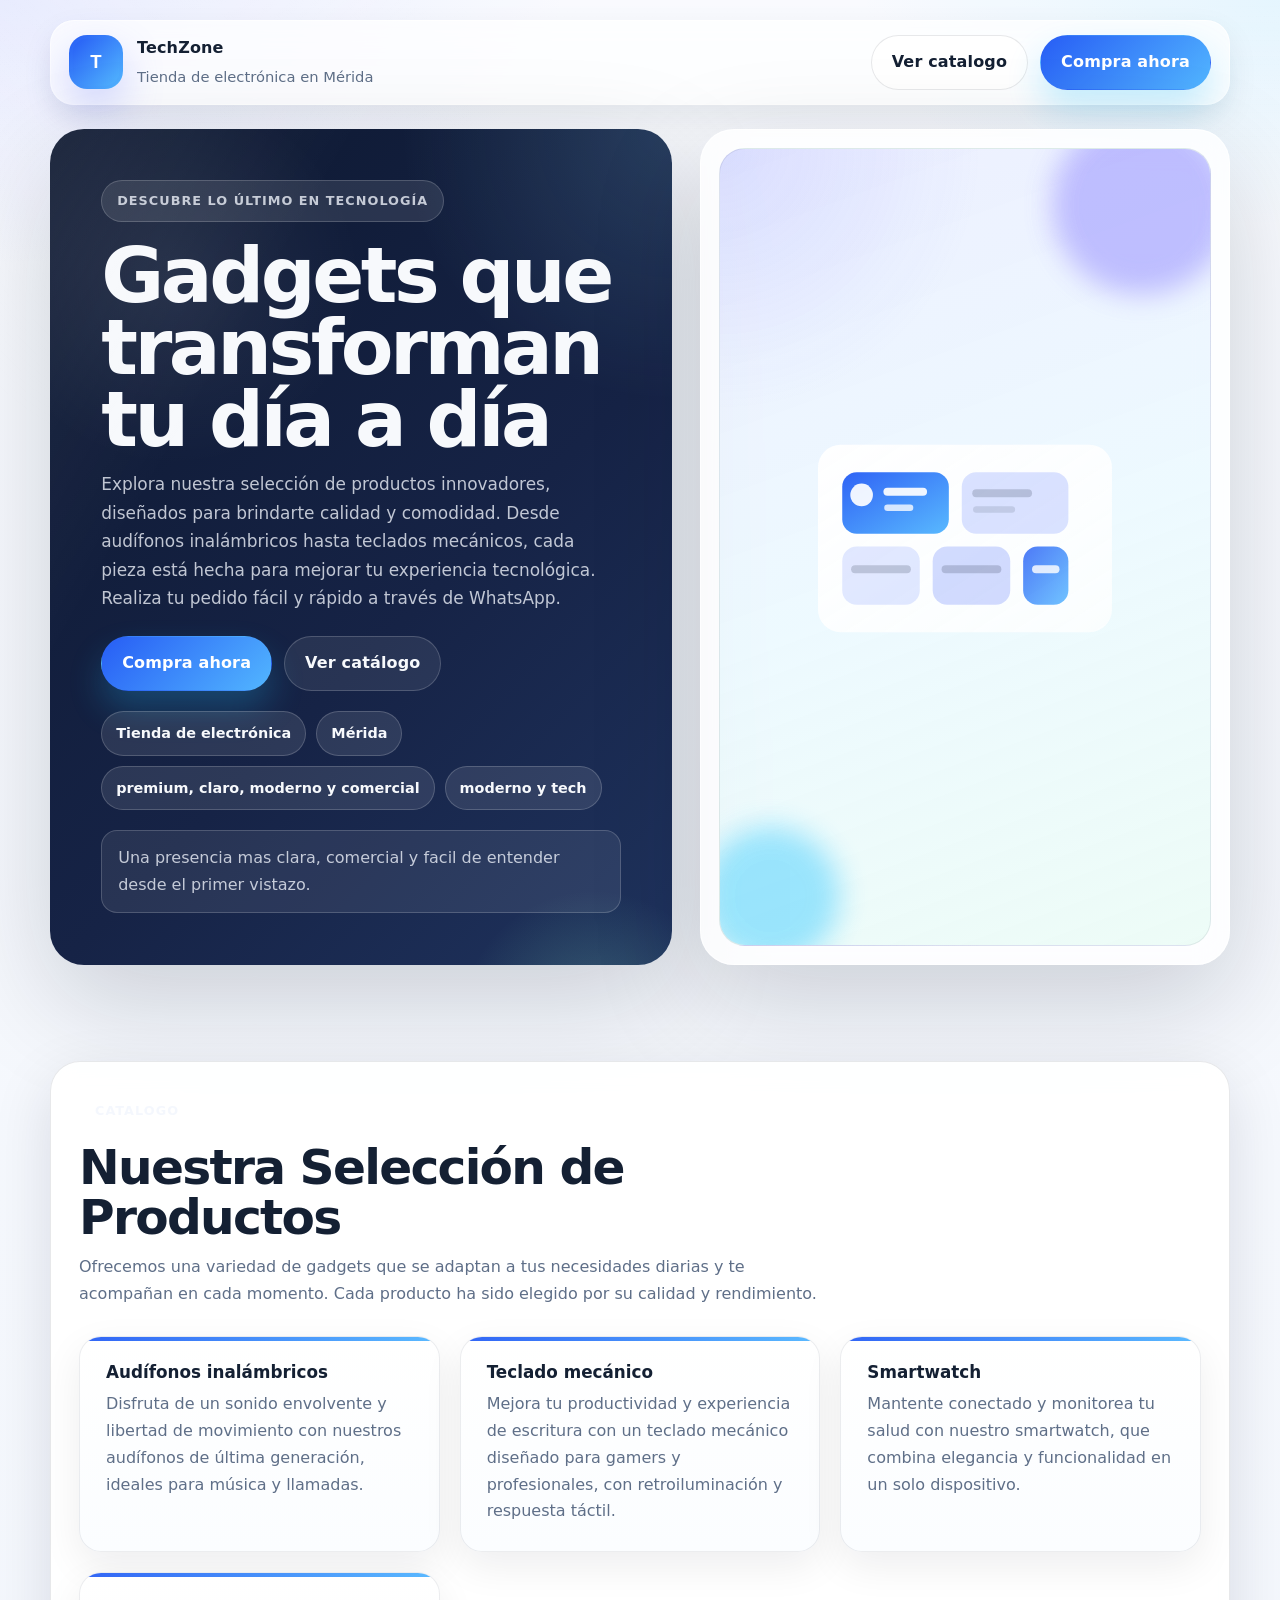
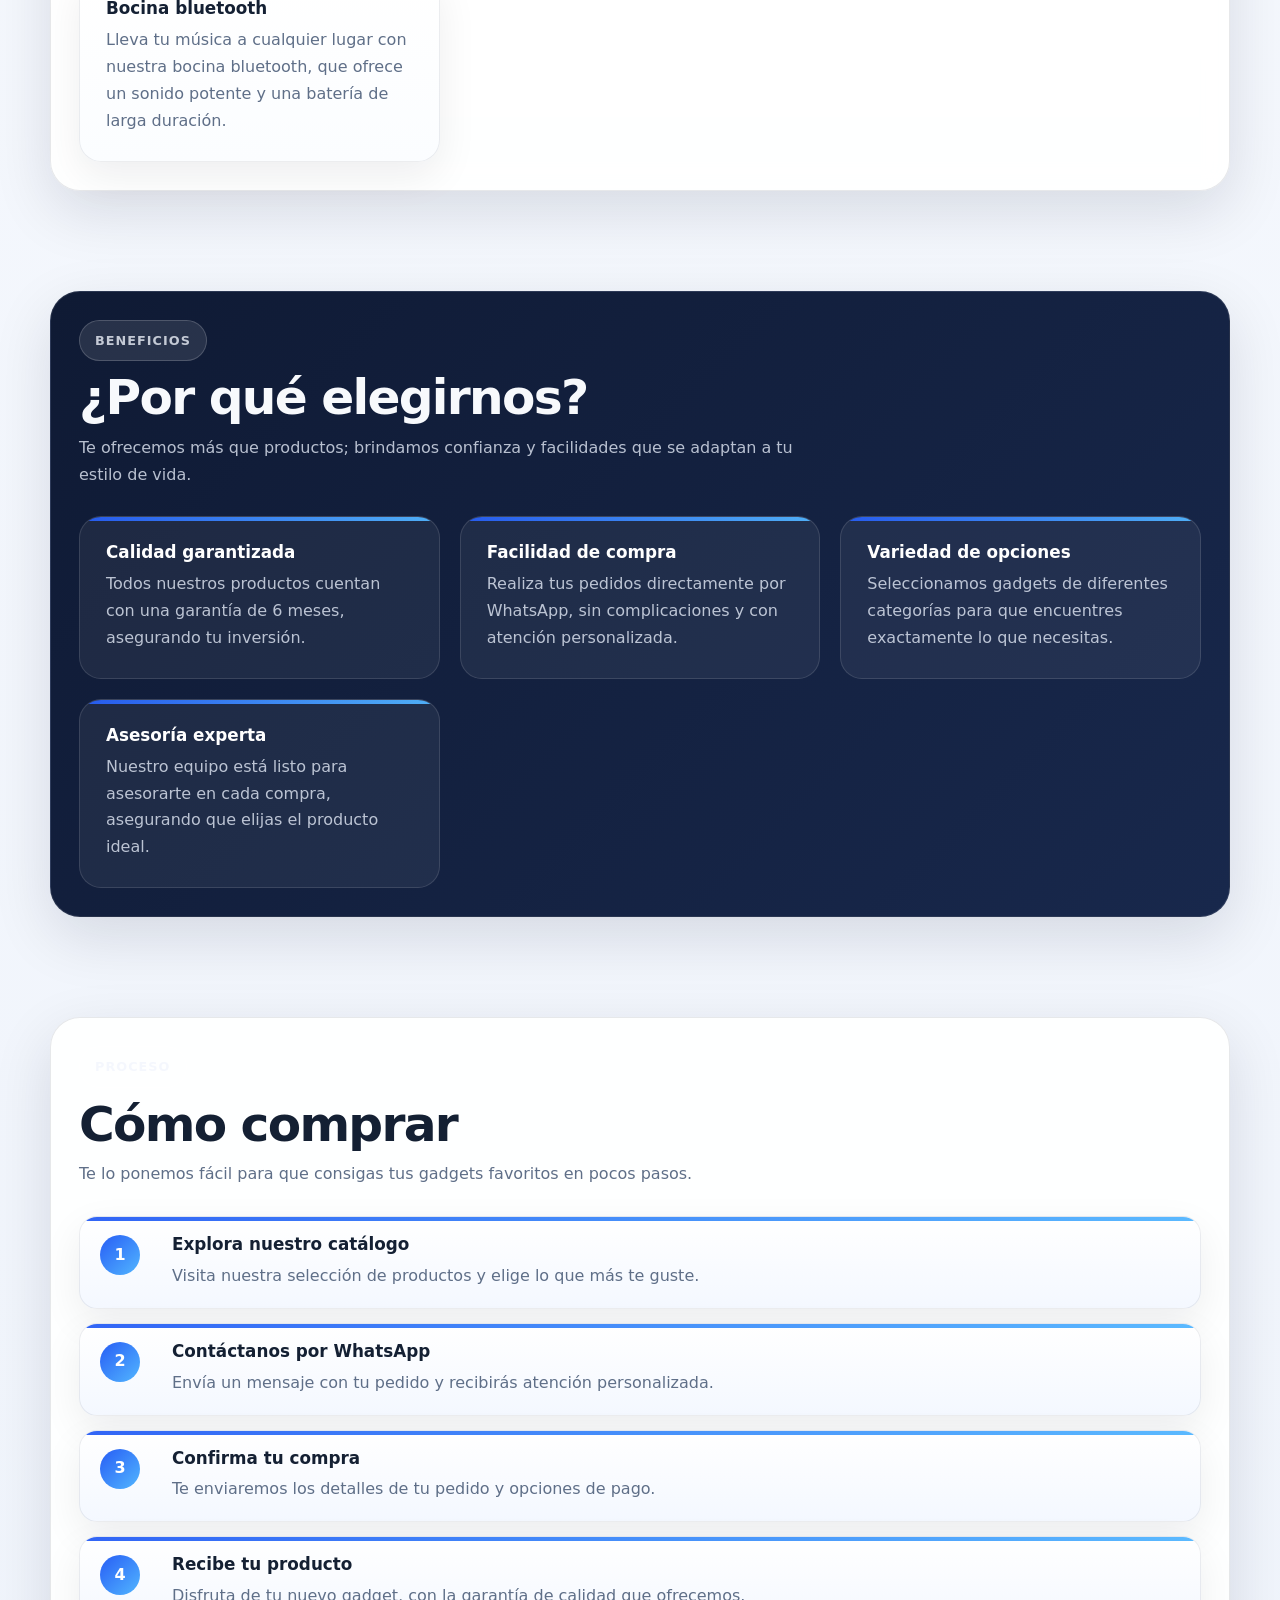
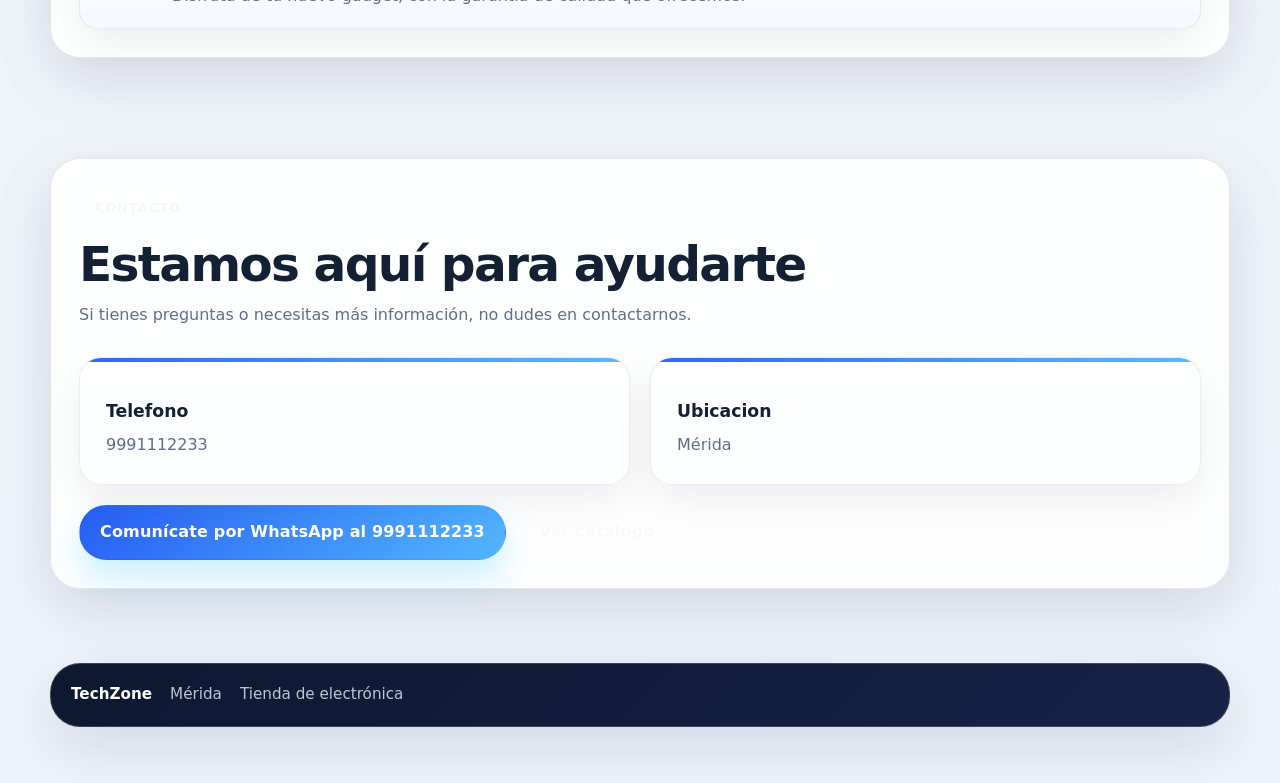
==== commit 8d63790b: "feat: generate site index" ====
--- a/index.html
+++ b/index.html
@@ -3,7 +3,7 @@
 <head>
   <meta charset="utf-8">
   <meta name="viewport" content="width=device-width,initial-scale=1">
-  <title>TechZone - Tienda de Electrónica Premium</title>
+  <title>TechZone - Tu tienda de electrónica en Mérida</title>
   <meta name="description" content="TechZone en Mérida">
   <link rel="stylesheet" href="styles.css">
 </head>
@@ -40,14 +40,14 @@
       <section class="hero">
         <div class="container hero-grid">
           <div class="hero-copy">
-            <span class="kicker">Innovación a tu alcance</span>
-            <h1>Electrónica de última generación para cada estilo de vida</h1>
-            <p>Descubre nuestra selección de productos diseñados para mejorar tu día a día. Desde audífonos inalámbricos hasta teclados mecánicos, cada artículo está respaldado por una garantía de 6 meses, asegurando calidad y confianza en cada compra.</p>
+            <span class="kicker">Descubre lo último en tecnología</span>
+            <h1>Gadgets que transforman tu día a día</h1>
+            <p>Explora nuestra selección de productos innovadores, diseñados para brindarte calidad y comodidad. Desde audífonos inalámbricos hasta teclados mecánicos, cada pieza está hecha para mejorar tu experiencia tecnológica. Realiza tu pedido fácil y rápido a través de WhatsApp.</p>
             <div class="hero-actions">
               <a class="button" href="tel:9991112233">Compra ahora</a>
-              <a class="button-secondary" href="#contacto">Explora nuestro catálogo</a>
-            </div>
-            <ul class="tag-list"><li class="tag">Tienda de electrónica</li><li class="tag">Mérida</li><li class="tag">premium, claro, moderno, comercial</li><li class="tag">tecnológico y sofisticado</li></ul>
+              <a class="button-secondary" href="#contacto">Ver catálogo</a>
+            </div>
+            <ul class="tag-list"><li class="tag">Tienda de electrónica</li><li class="tag">Mérida</li><li class="tag">premium, claro, moderno y comercial</li><li class="tag">moderno y tech</li></ul>
             <div class="hero-note">
               Una presencia mas clara, comercial y facil de entender desde el primer vistazo.
             </div>
@@ -93,29 +93,29 @@
     <div class="surface section-surface">
       <div class="section-head">
         <span class="kicker">Catalogo</span>
-        <h2>Nuestra Selección Destacada</h2>
-        <p>En TechZone, ofrecemos una variedad de productos electrónicos que se adaptan a tus necesidades y estilo. Cada categoría está cuidadosamente curada para ofrecerte solo lo mejor.</p>
+        <h2>Nuestra Selección de Productos</h2>
+        <p>Ofrecemos una variedad de gadgets que se adaptan a tus necesidades diarias y te acompañan en cada momento. Cada producto ha sido elegido por su calidad y rendimiento.</p>
       </div>
       <div class="feature-grid">
         
           <article class="feature-card">
             <strong>Audífonos inalámbricos</strong>
-            <p>Disfruta de la libertad de movimiento con nuestros audífonos inalámbricos, diseñados para ofrecer sonido de alta fidelidad y comodidad durante todo el día.</p>
+            <p>Disfruta de un sonido envolvente y libertad de movimiento con nuestros audífonos de última generación, ideales para música y llamadas.</p>
           </article>
         
           <article class="feature-card">
             <strong>Teclado mecánico</strong>
-            <p>Mejora tu experiencia de escritura y juego con nuestro teclado mecánico, que combina un diseño elegante con una respuesta táctil superior.</p>
+            <p>Mejora tu productividad y experiencia de escritura con un teclado mecánico diseñado para gamers y profesionales, con retroiluminación y respuesta táctil.</p>
           </article>
         
           <article class="feature-card">
             <strong>Smartwatch</strong>
-            <p>Mantente conectado y en control de tu salud con nuestro smartwatch, que te ofrece notificaciones al instante y seguimiento de actividad.</p>
+            <p>Mantente conectado y monitorea tu salud con nuestro smartwatch, que combina elegancia y funcionalidad en un solo dispositivo.</p>
           </article>
         
           <article class="feature-card">
             <strong>Bocina bluetooth</strong>
-            <p>Lleva tu música a cualquier lugar con nuestra bocina bluetooth, que proporciona un sonido potente en un diseño portátil y moderno.</p>
+            <p>Lleva tu música a cualquier lugar con nuestra bocina bluetooth, que ofrece un sonido potente y una batería de larga duración.</p>
           </article>
         
       </div>
@@ -127,29 +127,29 @@
     <div class="surface section-surface">
       <div class="section-head">
         <span class="kicker">Beneficios</span>
-        <h2>Por Qué Elegirnos</h2>
-        <p>Entendemos que la elección de tecnología puede ser abrumadora. Aquí te mostramos por qué somos la opción ideal para tus compras electrónicas.</p>
+        <h2>¿Por qué elegirnos?</h2>
+        <p>Te ofrecemos más que productos; brindamos confianza y facilidades que se adaptan a tu estilo de vida.</p>
       </div>
       <div class="stats-grid">
         
           <article class="stat-card">
-            <strong>Confianza en cada compra</strong>
-            <p>Todos nuestros productos están respaldados por una garantía de 6 meses, asegurando que tu inversión esté protegida.</p>
+            <strong>Calidad garantizada</strong>
+            <p>Todos nuestros productos cuentan con una garantía de 6 meses, asegurando tu inversión.</p>
           </article>
         
           <article class="stat-card">
             <strong>Facilidad de compra</strong>
-            <p>Realiza tu pedido fácilmente a través de WhatsApp, con atención personalizada y respuestas rápidas a tus consultas.</p>
-          </article>
-        
-          <article class="stat-card">
-            <strong>Calidad asegurada</strong>
-            <p>Seleccionamos solo productos de marcas reconocidas, garantizando que cada artículo cumpla con altos estándares de calidad.</p>
-          </article>
-        
-          <article class="stat-card">
-            <strong>Soporte técnico disponible</strong>
-            <p>Ofrecemos asistencia técnica para resolver cualquier inquietud que puedas tener sobre nuestros productos.</p>
+            <p>Realiza tus pedidos directamente por WhatsApp, sin complicaciones y con atención personalizada.</p>
+          </article>
+        
+          <article class="stat-card">
+            <strong>Variedad de opciones</strong>
+            <p>Seleccionamos gadgets de diferentes categorías para que encuentres exactamente lo que necesitas.</p>
+          </article>
+        
+          <article class="stat-card">
+            <strong>Asesoría experta</strong>
+            <p>Nuestro equipo está listo para asesorarte en cada compra, asegurando que elijas el producto ideal.</p>
           </article>
         
       </div>
@@ -161,8 +161,8 @@
     <div class="surface section-surface">
       <div class="section-head">
         <span class="kicker">Proceso</span>
-        <h2>Cómo Comprar</h2>
-        <p>Nuestro proceso de compra es sencillo y rápido, diseñado para brindarte una experiencia sin complicaciones.</p>
+        <h2>Cómo comprar</h2>
+        <p>Te lo ponemos fácil para que consigas tus gadgets favoritos en pocos pasos.</p>
       </div>
       <div class="process-list">
         
@@ -170,23 +170,31 @@
             <span class="process-index">1</span>
             <div class="process-copy">
               <strong>Explora nuestro catálogo</strong>
-              <p>Navega por nuestras categorías y selecciona los productos que más te interesen.</p>
+              <p>Visita nuestra selección de productos y elige lo que más te guste.</p>
             </div>
           </article>
         
           <article class="process-item">
             <span class="process-index">2</span>
             <div class="process-copy">
-              <strong>Contacta por WhatsApp</strong>
-              <p>Haz tu pedido a través de WhatsApp, donde nuestro equipo te atenderá de manera rápida y eficiente.</p>
+              <strong>Contáctanos por WhatsApp</strong>
+              <p>Envía un mensaje con tu pedido y recibirás atención personalizada.</p>
             </div>
           </article>
         
           <article class="process-item">
             <span class="process-index">3</span>
             <div class="process-copy">
+              <strong>Confirma tu compra</strong>
+              <p>Te enviaremos los detalles de tu pedido y opciones de pago.</p>
+            </div>
+          </article>
+        
+          <article class="process-item">
+            <span class="process-index">4</span>
+            <div class="process-copy">
               <strong>Recibe tu producto</strong>
-              <p>Disfruta de la entrega rápida y segura de tu pedido, directamente en la puerta de tu casa.</p>
+              <p>Disfruta de tu nuevo gadget, con la garantía de calidad que ofrecemos.</p>
             </div>
           </article>
         
@@ -199,8 +207,8 @@
     <div class="surface section-surface">
       <div class="section-head">
         <span class="kicker">Contacto</span>
-        <h2>Estamos Aquí para Ayudarte</h2>
-        <p>Si tienes alguna pregunta o necesitas asistencia, no dudes en contactarnos. Estamos para servirte.</p>
+        <h2>Estamos aquí para ayudarte</h2>
+        <p>Si tienes preguntas o necesitas más información, no dudes en contactarnos.</p>
       </div>
       <div class="contact-grid">
         
@@ -215,7 +223,7 @@
           </article>
         
       </div>
-      <div class="inline-links"><a class="button" href="tel:9991112233">Contáctanos por WhatsApp</a><a class="button-secondary" href="#contacto">Explora nuestro catálogo</a></div>
+      <div class="inline-links"><a class="button" href="tel:9991112233">Comunícate por WhatsApp al 9991112233</a><a class="button-secondary" href="#contacto">Ver catálogo</a></div>
     </div>
   </div>
 </section>
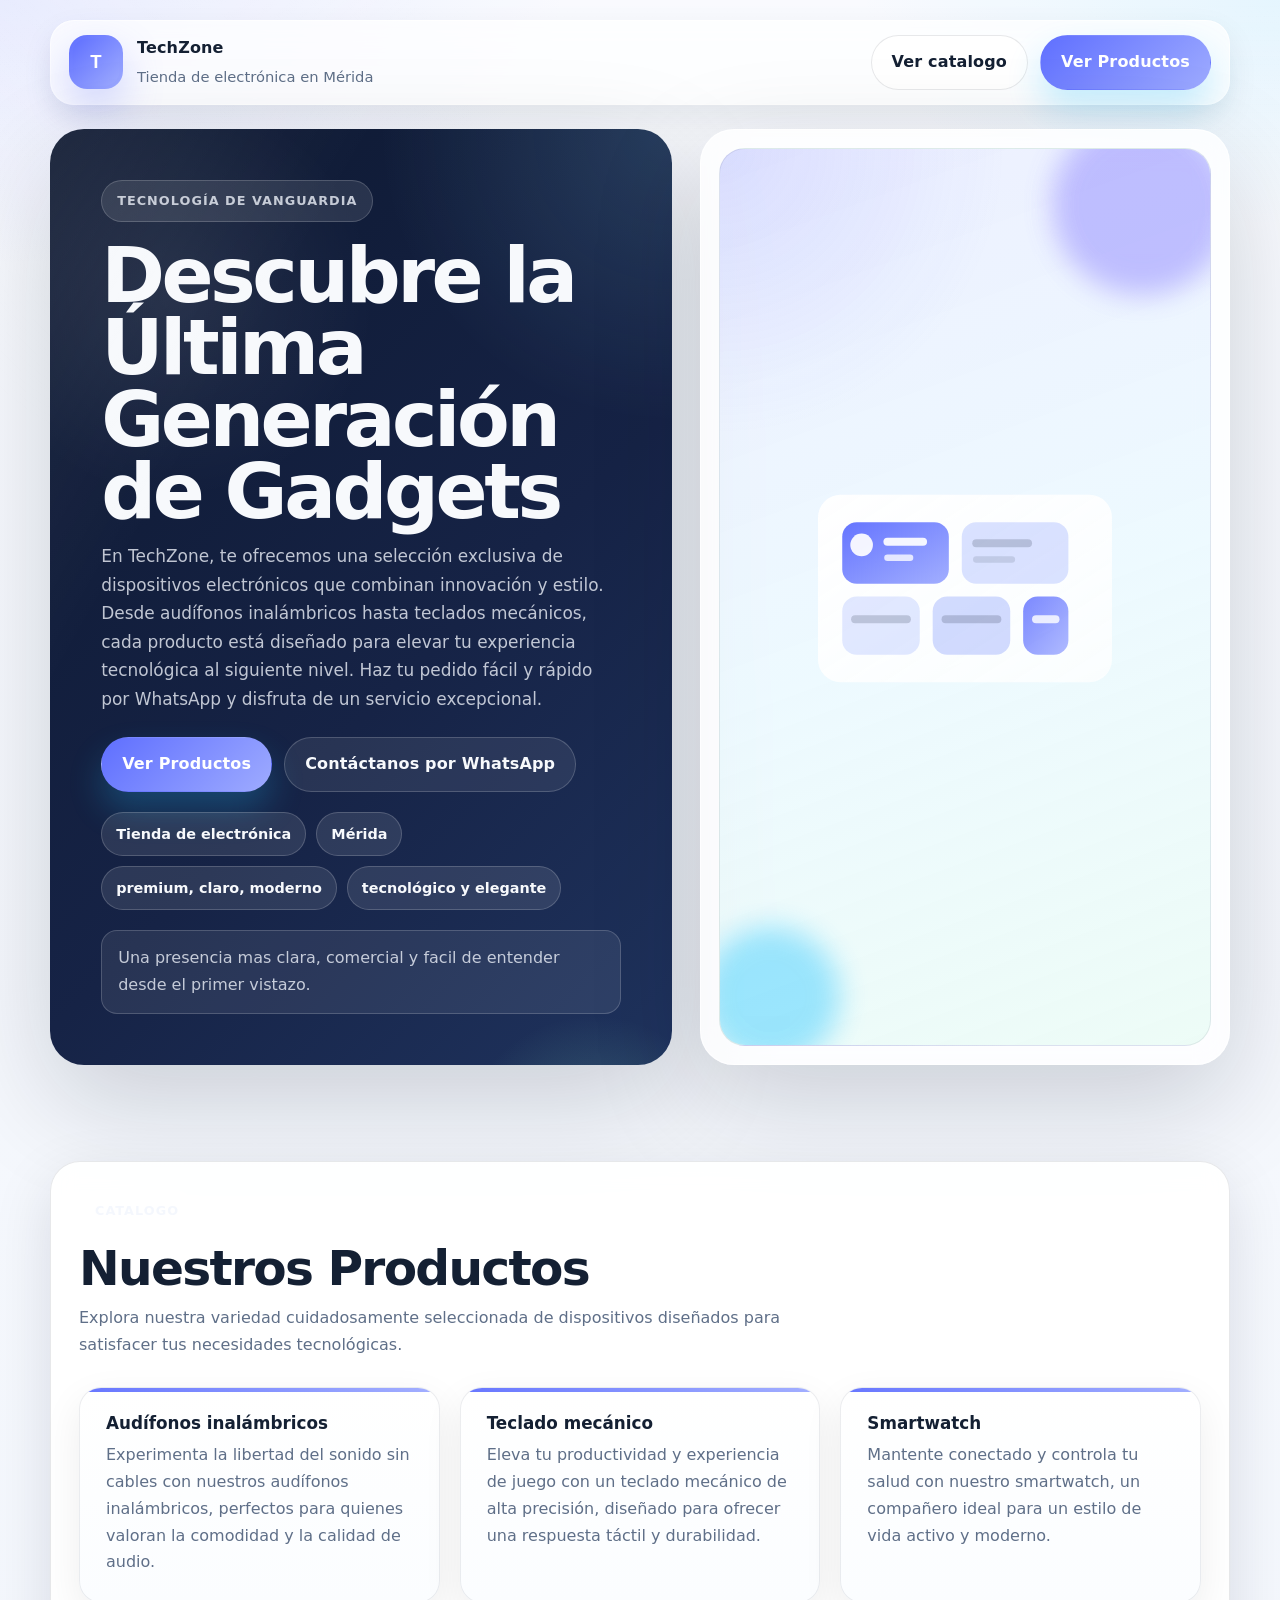
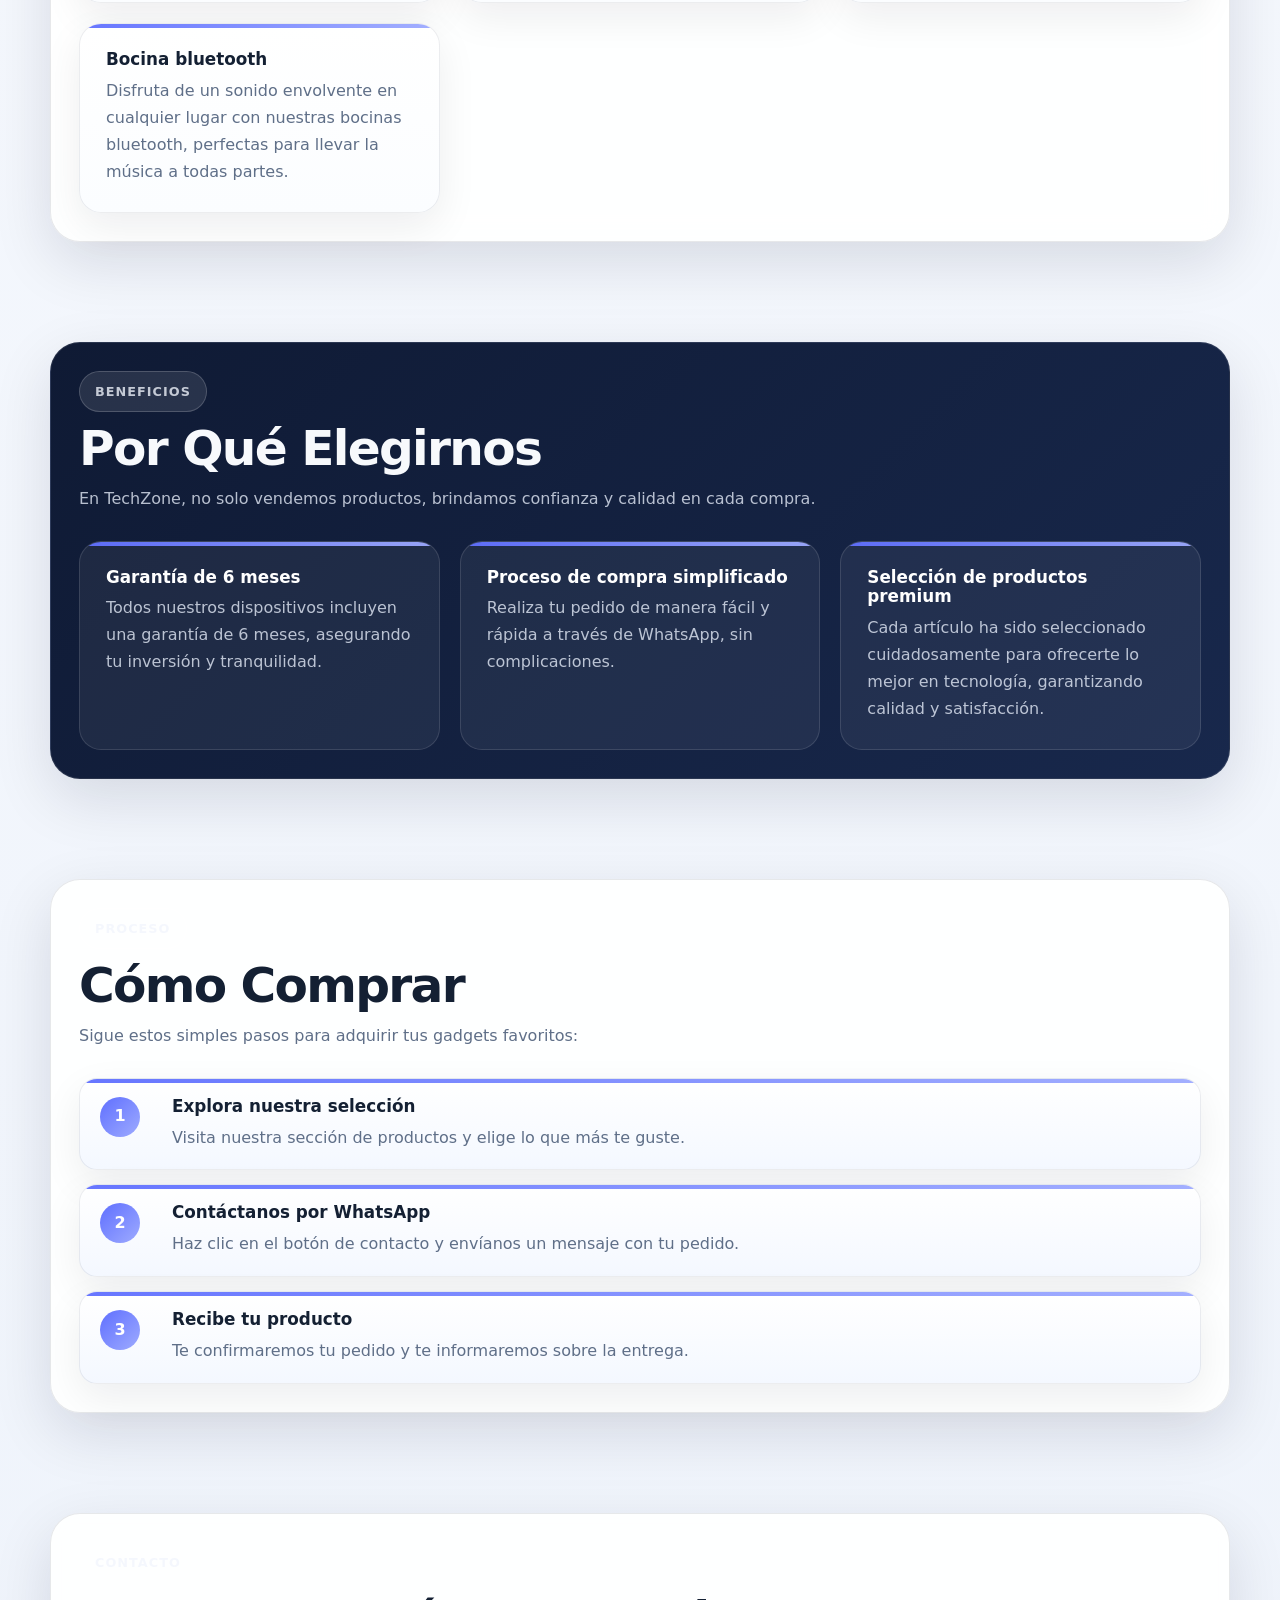
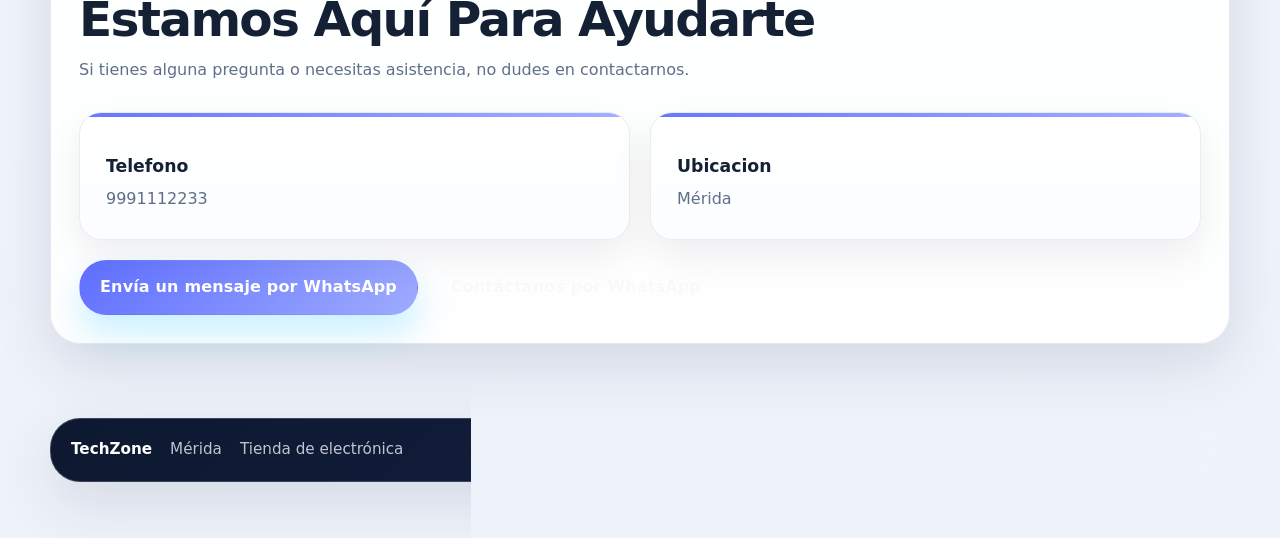
==== commit 0a5289de: "feat: generate site index" ====
--- a/index.html
+++ b/index.html
@@ -3,7 +3,7 @@
 <head>
   <meta charset="utf-8">
   <meta name="viewport" content="width=device-width,initial-scale=1">
-  <title>TechZone - Tu tienda de electrónica en Mérida</title>
+  <title>TechZone - Electrónica Premium</title>
   <meta name="description" content="TechZone en Mérida">
   <link rel="stylesheet" href="styles.css">
 </head>
@@ -30,7 +30,7 @@
           </a>
           <div class="topbar-actions">
             <a class="button-secondary" href="#catalogo">Ver catalogo</a>
-            <a class="button" href="tel:9991112233">Compra ahora</a>
+            <a class="button" href="tel:9991112233">Ver Productos</a>
           </div>
         </div>
       </div>
@@ -40,14 +40,14 @@
       <section class="hero">
         <div class="container hero-grid">
           <div class="hero-copy">
-            <span class="kicker">Descubre lo último en tecnología</span>
-            <h1>Gadgets que transforman tu día a día</h1>
-            <p>Explora nuestra selección de productos innovadores, diseñados para brindarte calidad y comodidad. Desde audífonos inalámbricos hasta teclados mecánicos, cada pieza está hecha para mejorar tu experiencia tecnológica. Realiza tu pedido fácil y rápido a través de WhatsApp.</p>
+            <span class="kicker">Tecnología de Vanguardia</span>
+            <h1>Descubre la Última Generación de Gadgets</h1>
+            <p>En TechZone, te ofrecemos una selección exclusiva de dispositivos electrónicos que combinan innovación y estilo. Desde audífonos inalámbricos hasta teclados mecánicos, cada producto está diseñado para elevar tu experiencia tecnológica al siguiente nivel. Haz tu pedido fácil y rápido por WhatsApp y disfruta de un servicio excepcional.</p>
             <div class="hero-actions">
-              <a class="button" href="tel:9991112233">Compra ahora</a>
-              <a class="button-secondary" href="#contacto">Ver catálogo</a>
-            </div>
-            <ul class="tag-list"><li class="tag">Tienda de electrónica</li><li class="tag">Mérida</li><li class="tag">premium, claro, moderno y comercial</li><li class="tag">moderno y tech</li></ul>
+              <a class="button" href="tel:9991112233">Ver Productos</a>
+              <a class="button-secondary" href="#contacto">Contáctanos por WhatsApp</a>
+            </div>
+            <ul class="tag-list"><li class="tag">Tienda de electrónica</li><li class="tag">Mérida</li><li class="tag">premium, claro, moderno</li><li class="tag">tecnológico y elegante</li></ul>
             <div class="hero-note">
               Una presencia mas clara, comercial y facil de entender desde el primer vistazo.
             </div>
@@ -93,29 +93,29 @@
     <div class="surface section-surface">
       <div class="section-head">
         <span class="kicker">Catalogo</span>
-        <h2>Nuestra Selección de Productos</h2>
-        <p>Ofrecemos una variedad de gadgets que se adaptan a tus necesidades diarias y te acompañan en cada momento. Cada producto ha sido elegido por su calidad y rendimiento.</p>
+        <h2>Nuestros Productos</h2>
+        <p>Explora nuestra variedad cuidadosamente seleccionada de dispositivos diseñados para satisfacer tus necesidades tecnológicas.</p>
       </div>
       <div class="feature-grid">
         
           <article class="feature-card">
             <strong>Audífonos inalámbricos</strong>
-            <p>Disfruta de un sonido envolvente y libertad de movimiento con nuestros audífonos de última generación, ideales para música y llamadas.</p>
+            <p>Experimenta la libertad del sonido sin cables con nuestros audífonos inalámbricos, perfectos para quienes valoran la comodidad y la calidad de audio.</p>
           </article>
         
           <article class="feature-card">
             <strong>Teclado mecánico</strong>
-            <p>Mejora tu productividad y experiencia de escritura con un teclado mecánico diseñado para gamers y profesionales, con retroiluminación y respuesta táctil.</p>
+            <p>Eleva tu productividad y experiencia de juego con un teclado mecánico de alta precisión, diseñado para ofrecer una respuesta táctil y durabilidad.</p>
           </article>
         
           <article class="feature-card">
             <strong>Smartwatch</strong>
-            <p>Mantente conectado y monitorea tu salud con nuestro smartwatch, que combina elegancia y funcionalidad en un solo dispositivo.</p>
+            <p>Mantente conectado y controla tu salud con nuestro smartwatch, un compañero ideal para un estilo de vida activo y moderno.</p>
           </article>
         
           <article class="feature-card">
             <strong>Bocina bluetooth</strong>
-            <p>Lleva tu música a cualquier lugar con nuestra bocina bluetooth, que ofrece un sonido potente y una batería de larga duración.</p>
+            <p>Disfruta de un sonido envolvente en cualquier lugar con nuestras bocinas bluetooth, perfectas para llevar la música a todas partes.</p>
           </article>
         
       </div>
@@ -127,29 +127,24 @@
     <div class="surface section-surface">
       <div class="section-head">
         <span class="kicker">Beneficios</span>
-        <h2>¿Por qué elegirnos?</h2>
-        <p>Te ofrecemos más que productos; brindamos confianza y facilidades que se adaptan a tu estilo de vida.</p>
+        <h2>Por Qué Elegirnos</h2>
+        <p>En TechZone, no solo vendemos productos, brindamos confianza y calidad en cada compra.</p>
       </div>
       <div class="stats-grid">
         
           <article class="stat-card">
-            <strong>Calidad garantizada</strong>
-            <p>Todos nuestros productos cuentan con una garantía de 6 meses, asegurando tu inversión.</p>
+            <strong>Garantía de 6 meses</strong>
+            <p>Todos nuestros dispositivos incluyen una garantía de 6 meses, asegurando tu inversión y tranquilidad.</p>
           </article>
         
           <article class="stat-card">
-            <strong>Facilidad de compra</strong>
-            <p>Realiza tus pedidos directamente por WhatsApp, sin complicaciones y con atención personalizada.</p>
+            <strong>Proceso de compra simplificado</strong>
+            <p>Realiza tu pedido de manera fácil y rápida a través de WhatsApp, sin complicaciones.</p>
           </article>
         
           <article class="stat-card">
-            <strong>Variedad de opciones</strong>
-            <p>Seleccionamos gadgets de diferentes categorías para que encuentres exactamente lo que necesitas.</p>
-          </article>
-        
-          <article class="stat-card">
-            <strong>Asesoría experta</strong>
-            <p>Nuestro equipo está listo para asesorarte en cada compra, asegurando que elijas el producto ideal.</p>
+            <strong>Selección de productos premium</strong>
+            <p>Cada artículo ha sido seleccionado cuidadosamente para ofrecerte lo mejor en tecnología, garantizando calidad y satisfacción.</p>
           </article>
         
       </div>
@@ -161,16 +156,16 @@
     <div class="surface section-surface">
       <div class="section-head">
         <span class="kicker">Proceso</span>
-        <h2>Cómo comprar</h2>
-        <p>Te lo ponemos fácil para que consigas tus gadgets favoritos en pocos pasos.</p>
+        <h2>Cómo Comprar</h2>
+        <p>Sigue estos simples pasos para adquirir tus gadgets favoritos:</p>
       </div>
       <div class="process-list">
         
           <article class="process-item">
             <span class="process-index">1</span>
             <div class="process-copy">
-              <strong>Explora nuestro catálogo</strong>
-              <p>Visita nuestra selección de productos y elige lo que más te guste.</p>
+              <strong>Explora nuestra selección</strong>
+              <p>Visita nuestra sección de productos y elige lo que más te guste.</p>
             </div>
           </article>
         
@@ -178,23 +173,15 @@
             <span class="process-index">2</span>
             <div class="process-copy">
               <strong>Contáctanos por WhatsApp</strong>
-              <p>Envía un mensaje con tu pedido y recibirás atención personalizada.</p>
+              <p>Haz clic en el botón de contacto y envíanos un mensaje con tu pedido.</p>
             </div>
           </article>
         
           <article class="process-item">
             <span class="process-index">3</span>
             <div class="process-copy">
-              <strong>Confirma tu compra</strong>
-              <p>Te enviaremos los detalles de tu pedido y opciones de pago.</p>
-            </div>
-          </article>
-        
-          <article class="process-item">
-            <span class="process-index">4</span>
-            <div class="process-copy">
               <strong>Recibe tu producto</strong>
-              <p>Disfruta de tu nuevo gadget, con la garantía de calidad que ofrecemos.</p>
+              <p>Te confirmaremos tu pedido y te informaremos sobre la entrega.</p>
             </div>
           </article>
         
@@ -207,8 +194,8 @@
     <div class="surface section-surface">
       <div class="section-head">
         <span class="kicker">Contacto</span>
-        <h2>Estamos aquí para ayudarte</h2>
-        <p>Si tienes preguntas o necesitas más información, no dudes en contactarnos.</p>
+        <h2>Estamos Aquí Para Ayudarte</h2>
+        <p>Si tienes alguna pregunta o necesitas asistencia, no dudes en contactarnos.</p>
       </div>
       <div class="contact-grid">
         
@@ -223,7 +210,7 @@
           </article>
         
       </div>
-      <div class="inline-links"><a class="button" href="tel:9991112233">Comunícate por WhatsApp al 9991112233</a><a class="button-secondary" href="#contacto">Ver catálogo</a></div>
+      <div class="inline-links"><a class="button" href="tel:9991112233">Envía un mensaje por WhatsApp</a><a class="button-secondary" href="#contacto">Contáctanos por WhatsApp</a></div>
     </div>
   </div>
 </section>
--- a/styles.css
+++ b/styles.css
@@ -738,11 +738,11 @@
 }
 
 :root{
-  --bg:#0d1830;
-  --bg-2:#162346;
-  --primary:#275df5;
-  --primary-2:#52b6ff;
-  --accent:#91d8ff;
+  --bg:#14161a;
+  --bg-2:#1d2127;
+  --primary:#5f6fff;
+  --primary-2:#9eabff;
+  --accent:#d4dcff;
 }
 
 .topbar-actions{
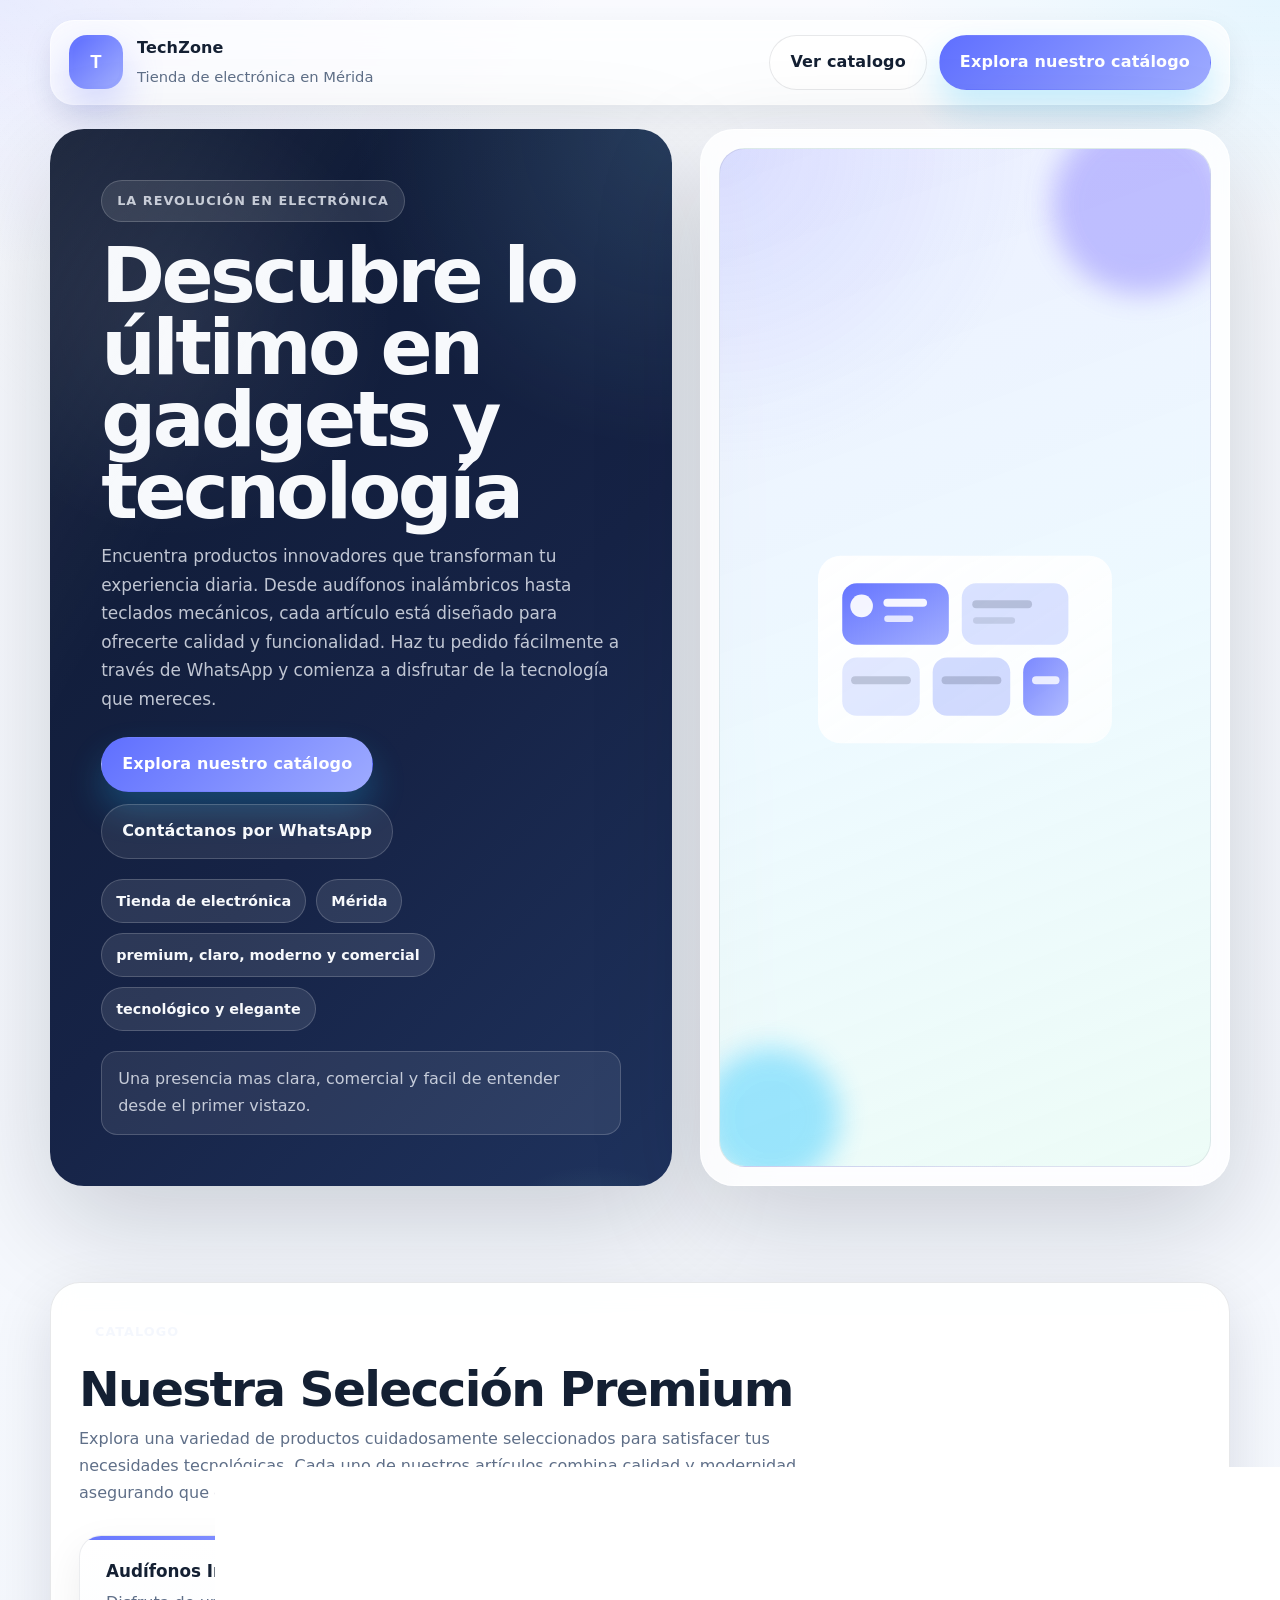
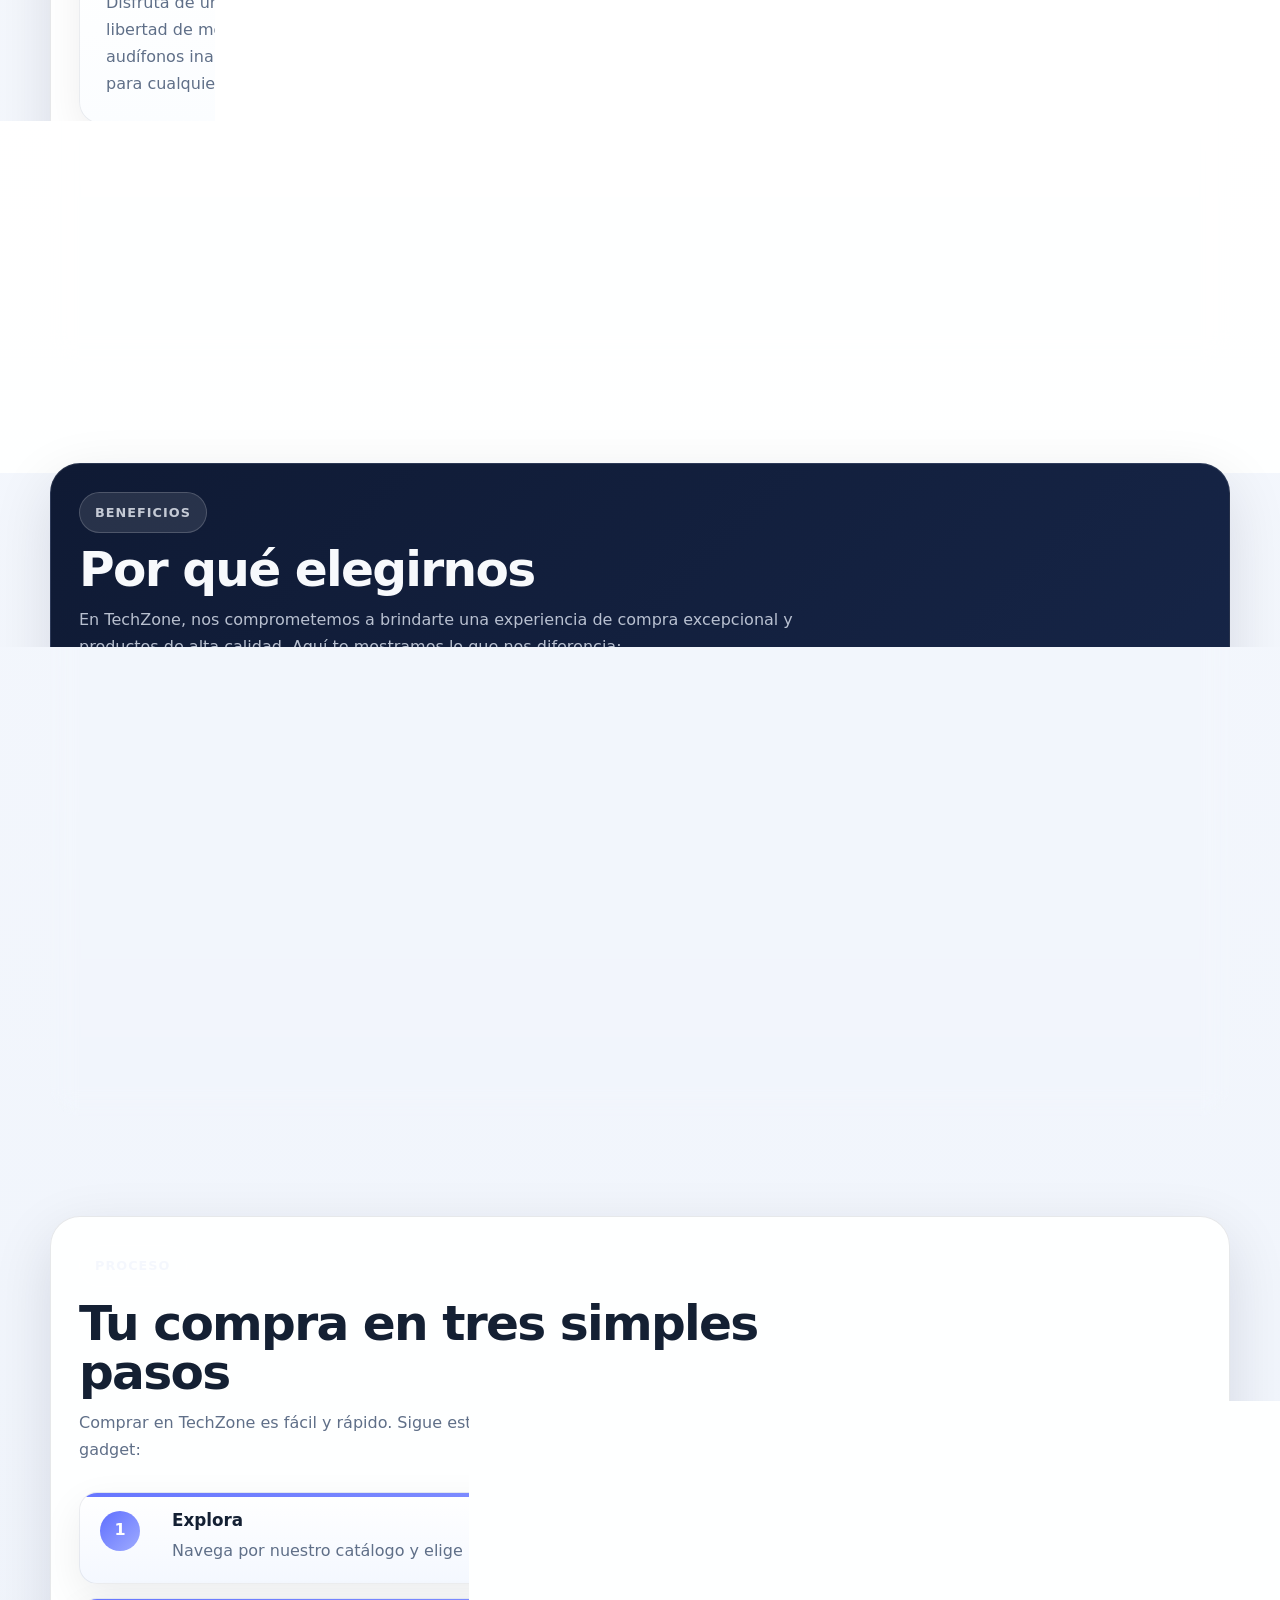
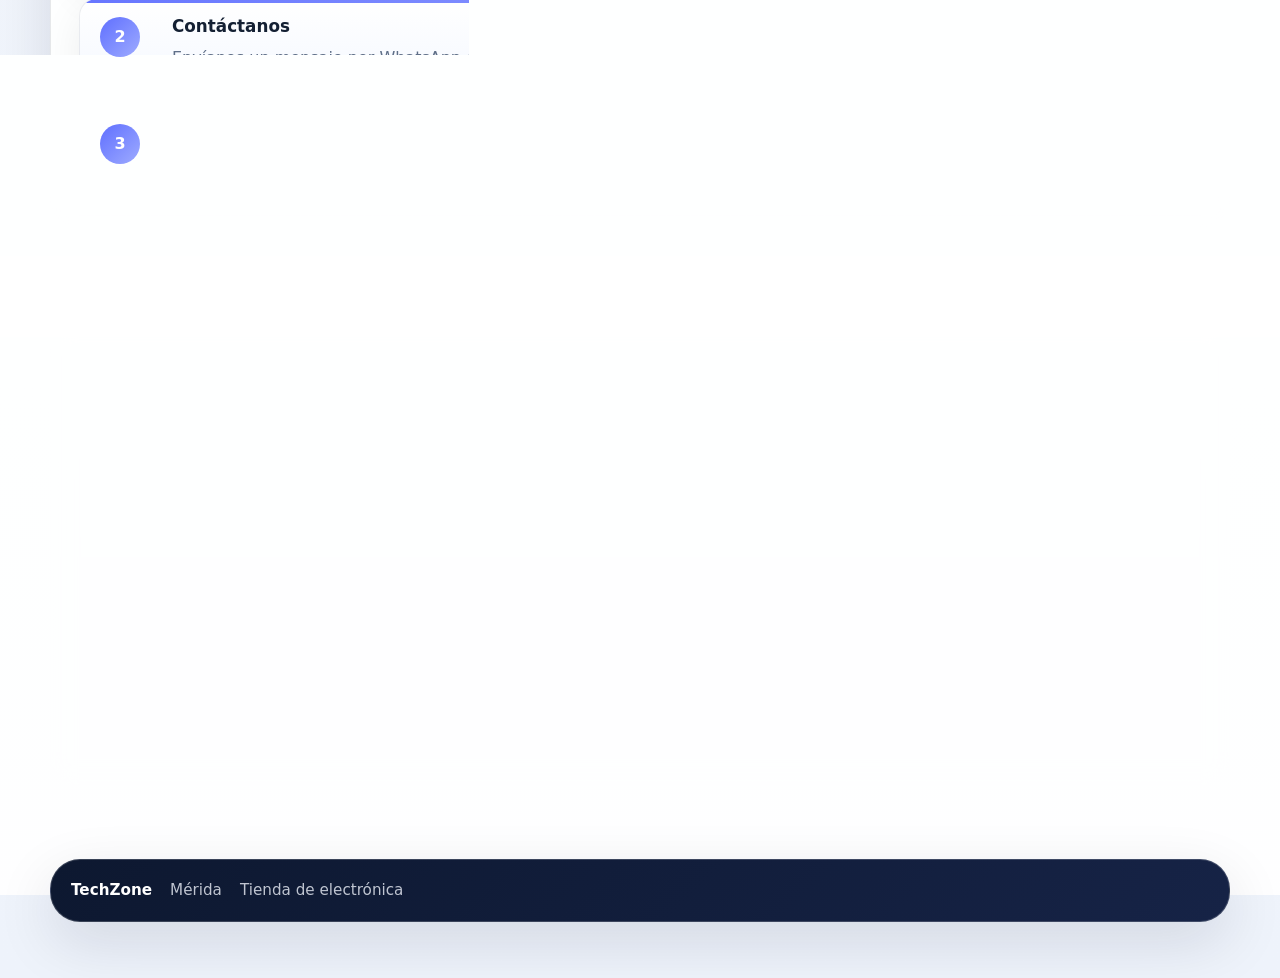
==== commit 3aa9d652: "feat: generate site index" ====
--- a/index.html
+++ b/index.html
@@ -3,7 +3,7 @@
 <head>
   <meta charset="utf-8">
   <meta name="viewport" content="width=device-width,initial-scale=1">
-  <title>TechZone - Electrónica Premium</title>
+  <title>TechZone - Tu Tienda de Electrónica en Mérida</title>
   <meta name="description" content="TechZone en Mérida">
   <link rel="stylesheet" href="styles.css">
 </head>
@@ -30,7 +30,7 @@
           </a>
           <div class="topbar-actions">
             <a class="button-secondary" href="#catalogo">Ver catalogo</a>
-            <a class="button" href="tel:9991112233">Ver Productos</a>
+            <a class="button" href="tel:9991112233">Explora nuestro catálogo</a>
           </div>
         </div>
       </div>
@@ -40,14 +40,14 @@
       <section class="hero">
         <div class="container hero-grid">
           <div class="hero-copy">
-            <span class="kicker">Tecnología de Vanguardia</span>
-            <h1>Descubre la Última Generación de Gadgets</h1>
-            <p>En TechZone, te ofrecemos una selección exclusiva de dispositivos electrónicos que combinan innovación y estilo. Desde audífonos inalámbricos hasta teclados mecánicos, cada producto está diseñado para elevar tu experiencia tecnológica al siguiente nivel. Haz tu pedido fácil y rápido por WhatsApp y disfruta de un servicio excepcional.</p>
+            <span class="kicker">La revolución en electrónica</span>
+            <h1>Descubre lo último en gadgets y tecnología</h1>
+            <p>Encuentra productos innovadores que transforman tu experiencia diaria. Desde audífonos inalámbricos hasta teclados mecánicos, cada artículo está diseñado para ofrecerte calidad y funcionalidad. Haz tu pedido fácilmente a través de WhatsApp y comienza a disfrutar de la tecnología que mereces.</p>
             <div class="hero-actions">
-              <a class="button" href="tel:9991112233">Ver Productos</a>
+              <a class="button" href="tel:9991112233">Explora nuestro catálogo</a>
               <a class="button-secondary" href="#contacto">Contáctanos por WhatsApp</a>
             </div>
-            <ul class="tag-list"><li class="tag">Tienda de electrónica</li><li class="tag">Mérida</li><li class="tag">premium, claro, moderno</li><li class="tag">tecnológico y elegante</li></ul>
+            <ul class="tag-list"><li class="tag">Tienda de electrónica</li><li class="tag">Mérida</li><li class="tag">premium, claro, moderno y comercial</li><li class="tag">tecnológico y elegante</li></ul>
             <div class="hero-note">
               Una presencia mas clara, comercial y facil de entender desde el primer vistazo.
             </div>
@@ -93,29 +93,29 @@
     <div class="surface section-surface">
       <div class="section-head">
         <span class="kicker">Catalogo</span>
-        <h2>Nuestros Productos</h2>
-        <p>Explora nuestra variedad cuidadosamente seleccionada de dispositivos diseñados para satisfacer tus necesidades tecnológicas.</p>
+        <h2>Nuestra Selección Premium</h2>
+        <p>Explora una variedad de productos cuidadosamente seleccionados para satisfacer tus necesidades tecnológicas. Cada uno de nuestros artículos combina calidad y modernidad, asegurando que obtengas lo mejor en electrónica.</p>
       </div>
       <div class="feature-grid">
         
           <article class="feature-card">
-            <strong>Audífonos inalámbricos</strong>
-            <p>Experimenta la libertad del sonido sin cables con nuestros audífonos inalámbricos, perfectos para quienes valoran la comodidad y la calidad de audio.</p>
-          </article>
-        
-          <article class="feature-card">
-            <strong>Teclado mecánico</strong>
-            <p>Eleva tu productividad y experiencia de juego con un teclado mecánico de alta precisión, diseñado para ofrecer una respuesta táctil y durabilidad.</p>
+            <strong>Audífonos Inalámbricos</strong>
+            <p>Disfruta de un sonido envolvente y la libertad de movimiento con nuestros audífonos inalámbricos, perfectos para cualquier ocasión.</p>
+          </article>
+        
+          <article class="feature-card">
+            <strong>Teclado Mecánico</strong>
+            <p>Optimiza tu experiencia de escritura con un teclado mecánico que ofrece respuesta táctil y durabilidad, ideal para gamers y profesionales.</p>
           </article>
         
           <article class="feature-card">
             <strong>Smartwatch</strong>
-            <p>Mantente conectado y controla tu salud con nuestro smartwatch, un compañero ideal para un estilo de vida activo y moderno.</p>
-          </article>
-        
-          <article class="feature-card">
-            <strong>Bocina bluetooth</strong>
-            <p>Disfruta de un sonido envolvente en cualquier lugar con nuestras bocinas bluetooth, perfectas para llevar la música a todas partes.</p>
+            <p>Mantente conectado y monitorea tu salud con un smartwatch que combina estilo y funcionalidad, adaptándose a tu ritmo de vida.</p>
+          </article>
+        
+          <article class="feature-card">
+            <strong>Bocina Bluetooth</strong>
+            <p>Lleva la música contigo a donde vayas con nuestra bocina Bluetooth, que ofrece un sonido potente y una duración de batería excepcional.</p>
           </article>
         
       </div>
@@ -127,24 +127,29 @@
     <div class="surface section-surface">
       <div class="section-head">
         <span class="kicker">Beneficios</span>
-        <h2>Por Qué Elegirnos</h2>
-        <p>En TechZone, no solo vendemos productos, brindamos confianza y calidad en cada compra.</p>
+        <h2>Por qué elegirnos</h2>
+        <p>En TechZone, nos comprometemos a brindarte una experiencia de compra excepcional y productos de alta calidad. Aquí te mostramos lo que nos diferencia:</p>
       </div>
       <div class="stats-grid">
         
           <article class="stat-card">
-            <strong>Garantía de 6 meses</strong>
-            <p>Todos nuestros dispositivos incluyen una garantía de 6 meses, asegurando tu inversión y tranquilidad.</p>
-          </article>
-        
-          <article class="stat-card">
-            <strong>Proceso de compra simplificado</strong>
-            <p>Realiza tu pedido de manera fácil y rápida a través de WhatsApp, sin complicaciones.</p>
-          </article>
-        
-          <article class="stat-card">
-            <strong>Selección de productos premium</strong>
-            <p>Cada artículo ha sido seleccionado cuidadosamente para ofrecerte lo mejor en tecnología, garantizando calidad y satisfacción.</p>
+            <strong>Confianza y Garantía</strong>
+            <p>Todos nuestros productos cuentan con una garantía de 6 meses, asegurando tu tranquilidad al momento de comprar.</p>
+          </article>
+        
+          <article class="stat-card">
+            <strong>Facilidad de Pedido</strong>
+            <p>Realiza tus compras cómodamente a través de WhatsApp, con un proceso simple y rápido.</p>
+          </article>
+        
+          <article class="stat-card">
+            <strong>Calidad Superior</strong>
+            <p>Seleccionamos solo los mejores dispositivos del mercado, garantizando que cada compra sea una inversión en calidad.</p>
+          </article>
+        
+          <article class="stat-card">
+            <strong>Atención Personalizada</strong>
+            <p>Nuestro equipo está siempre disponible para resolver tus dudas y ayudarte a encontrar el producto perfecto para ti.</p>
           </article>
         
       </div>
@@ -156,32 +161,32 @@
     <div class="surface section-surface">
       <div class="section-head">
         <span class="kicker">Proceso</span>
-        <h2>Cómo Comprar</h2>
-        <p>Sigue estos simples pasos para adquirir tus gadgets favoritos:</p>
+        <h2>Tu compra en tres simples pasos</h2>
+        <p>Comprar en TechZone es fácil y rápido. Sigue estos sencillos pasos para disfrutar de tu nuevo gadget:</p>
       </div>
       <div class="process-list">
         
           <article class="process-item">
             <span class="process-index">1</span>
             <div class="process-copy">
-              <strong>Explora nuestra selección</strong>
-              <p>Visita nuestra sección de productos y elige lo que más te guste.</p>
+              <strong>Explora</strong>
+              <p>Navega por nuestro catálogo y elige los productos que más te interesen.</p>
             </div>
           </article>
         
           <article class="process-item">
             <span class="process-index">2</span>
             <div class="process-copy">
-              <strong>Contáctanos por WhatsApp</strong>
-              <p>Haz clic en el botón de contacto y envíanos un mensaje con tu pedido.</p>
+              <strong>Contáctanos</strong>
+              <p>Envíanos un mensaje por WhatsApp con tus elecciones y cualquier consulta que tengas.</p>
             </div>
           </article>
         
           <article class="process-item">
             <span class="process-index">3</span>
             <div class="process-copy">
-              <strong>Recibe tu producto</strong>
-              <p>Te confirmaremos tu pedido y te informaremos sobre la entrega.</p>
+              <strong>Recibe tu pedido</strong>
+              <p>Disfruta de tus productos en la puerta de tu casa, listos para usar.</p>
             </div>
           </article>
         
@@ -194,8 +199,8 @@
     <div class="surface section-surface">
       <div class="section-head">
         <span class="kicker">Contacto</span>
-        <h2>Estamos Aquí Para Ayudarte</h2>
-        <p>Si tienes alguna pregunta o necesitas asistencia, no dudes en contactarnos.</p>
+        <h2>Estamos aquí para ti</h2>
+        <p>Si tienes preguntas o necesitas más información, no dudes en ponerte en contacto. Tu satisfacción es nuestra prioridad.</p>
       </div>
       <div class="contact-grid">
         
@@ -210,7 +215,7 @@
           </article>
         
       </div>
-      <div class="inline-links"><a class="button" href="tel:9991112233">Envía un mensaje por WhatsApp</a><a class="button-secondary" href="#contacto">Contáctanos por WhatsApp</a></div>
+      <div class="inline-links"><a class="button" href="tel:9991112233">Envíanos un mensaje por WhatsApp</a><a class="button-secondary" href="#contacto">Contáctanos por WhatsApp</a></div>
     </div>
   </div>
 </section>
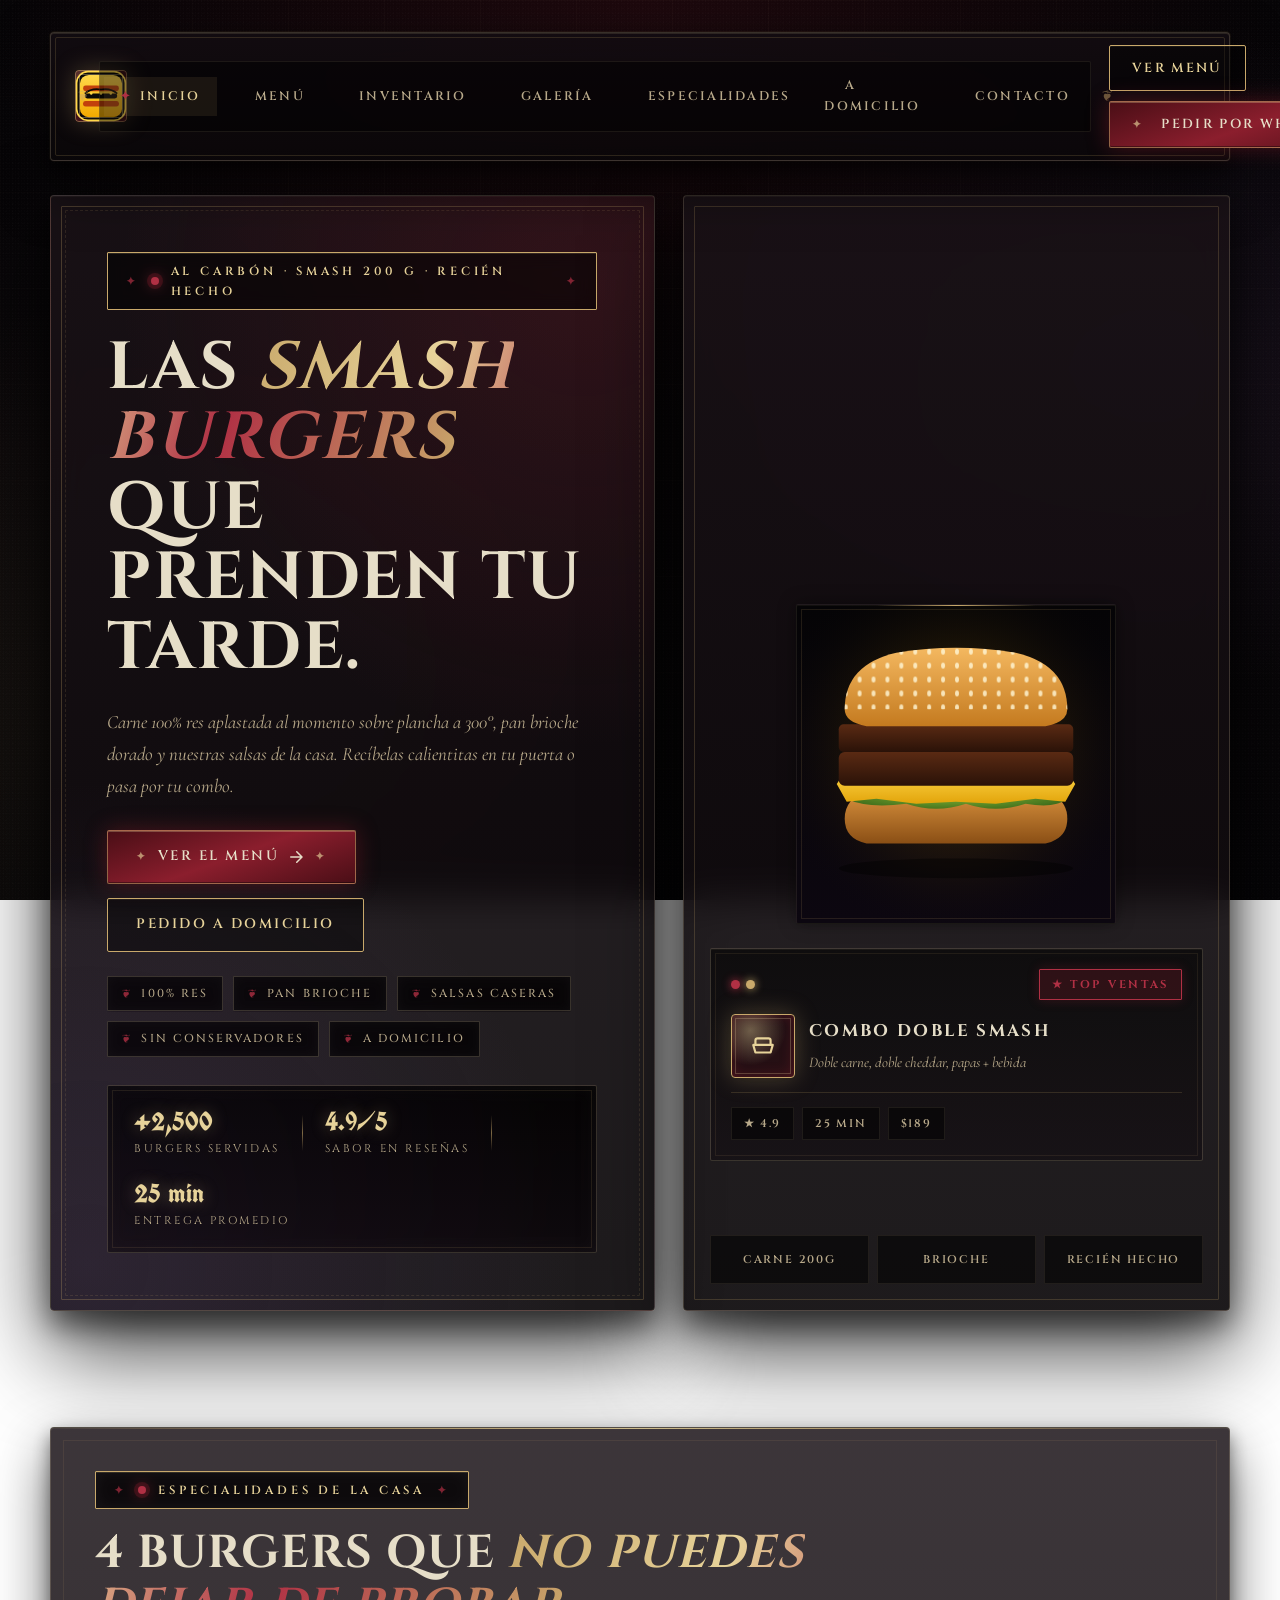
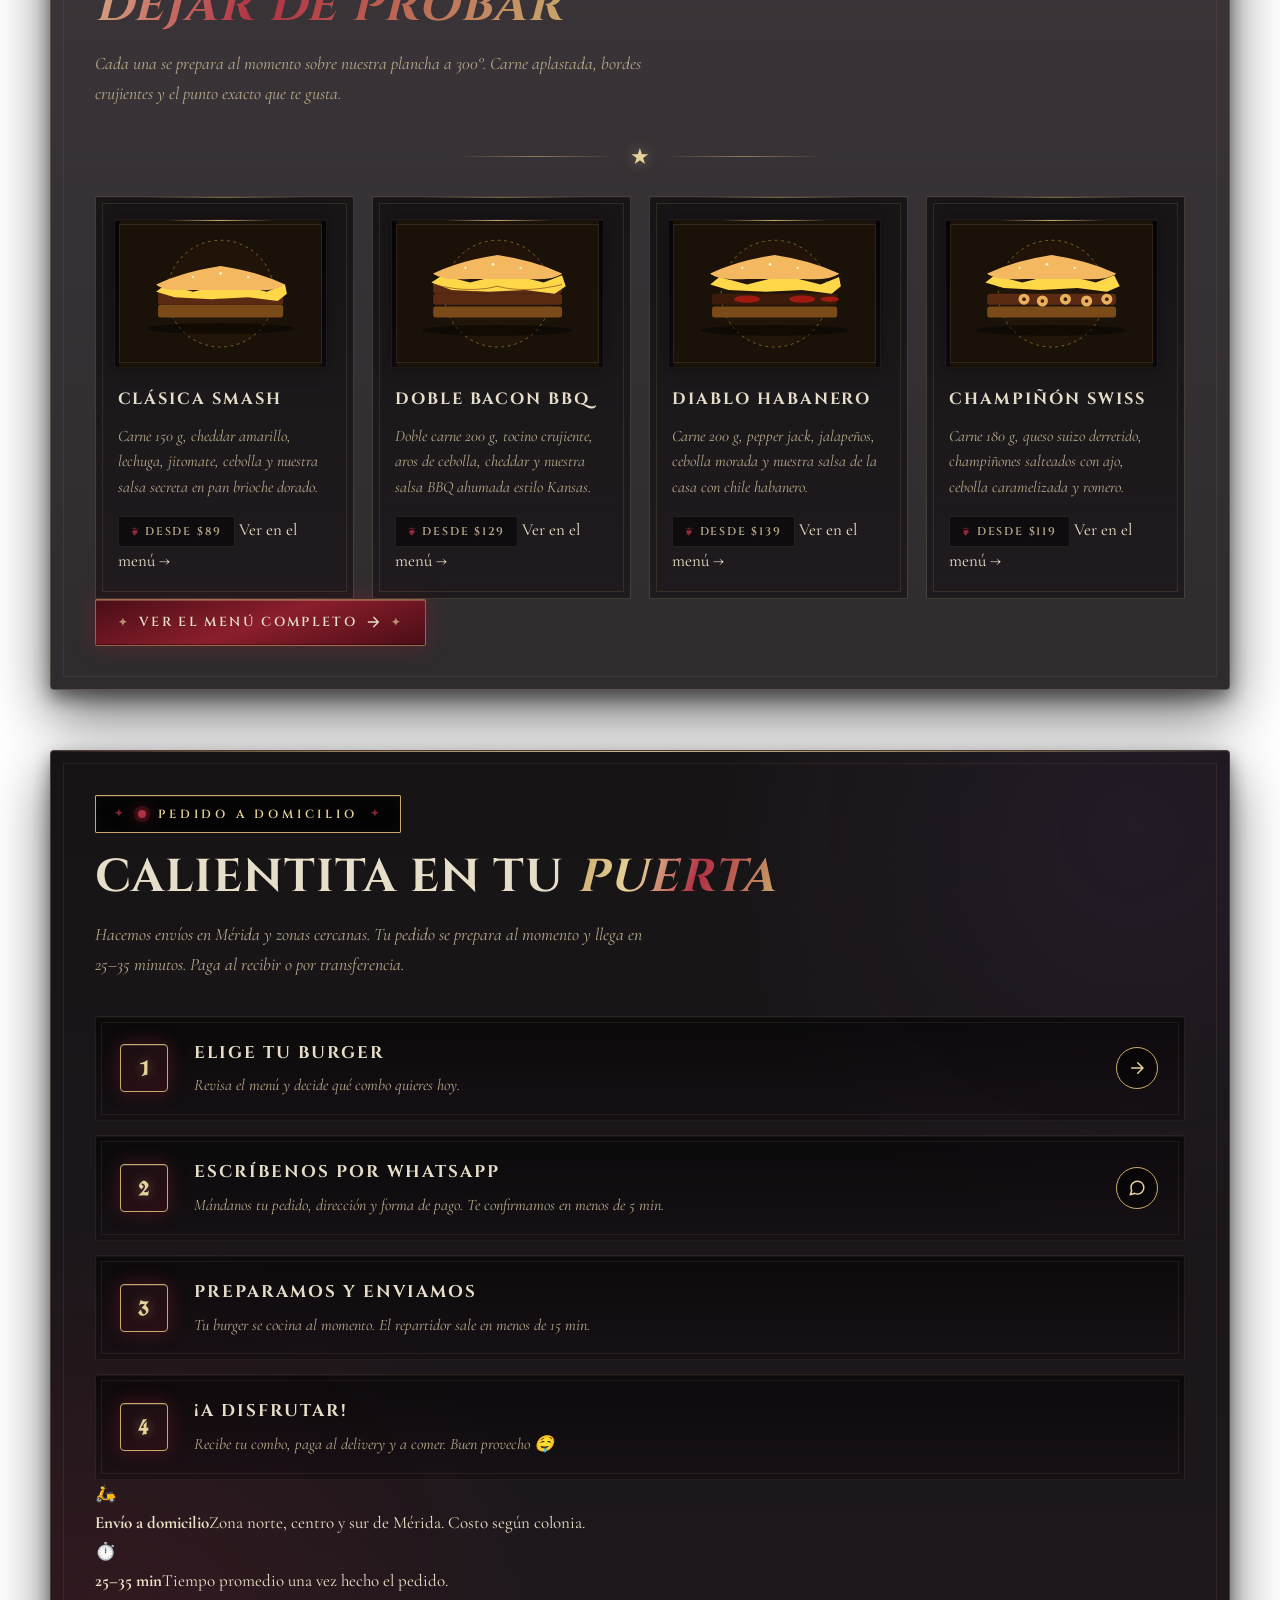
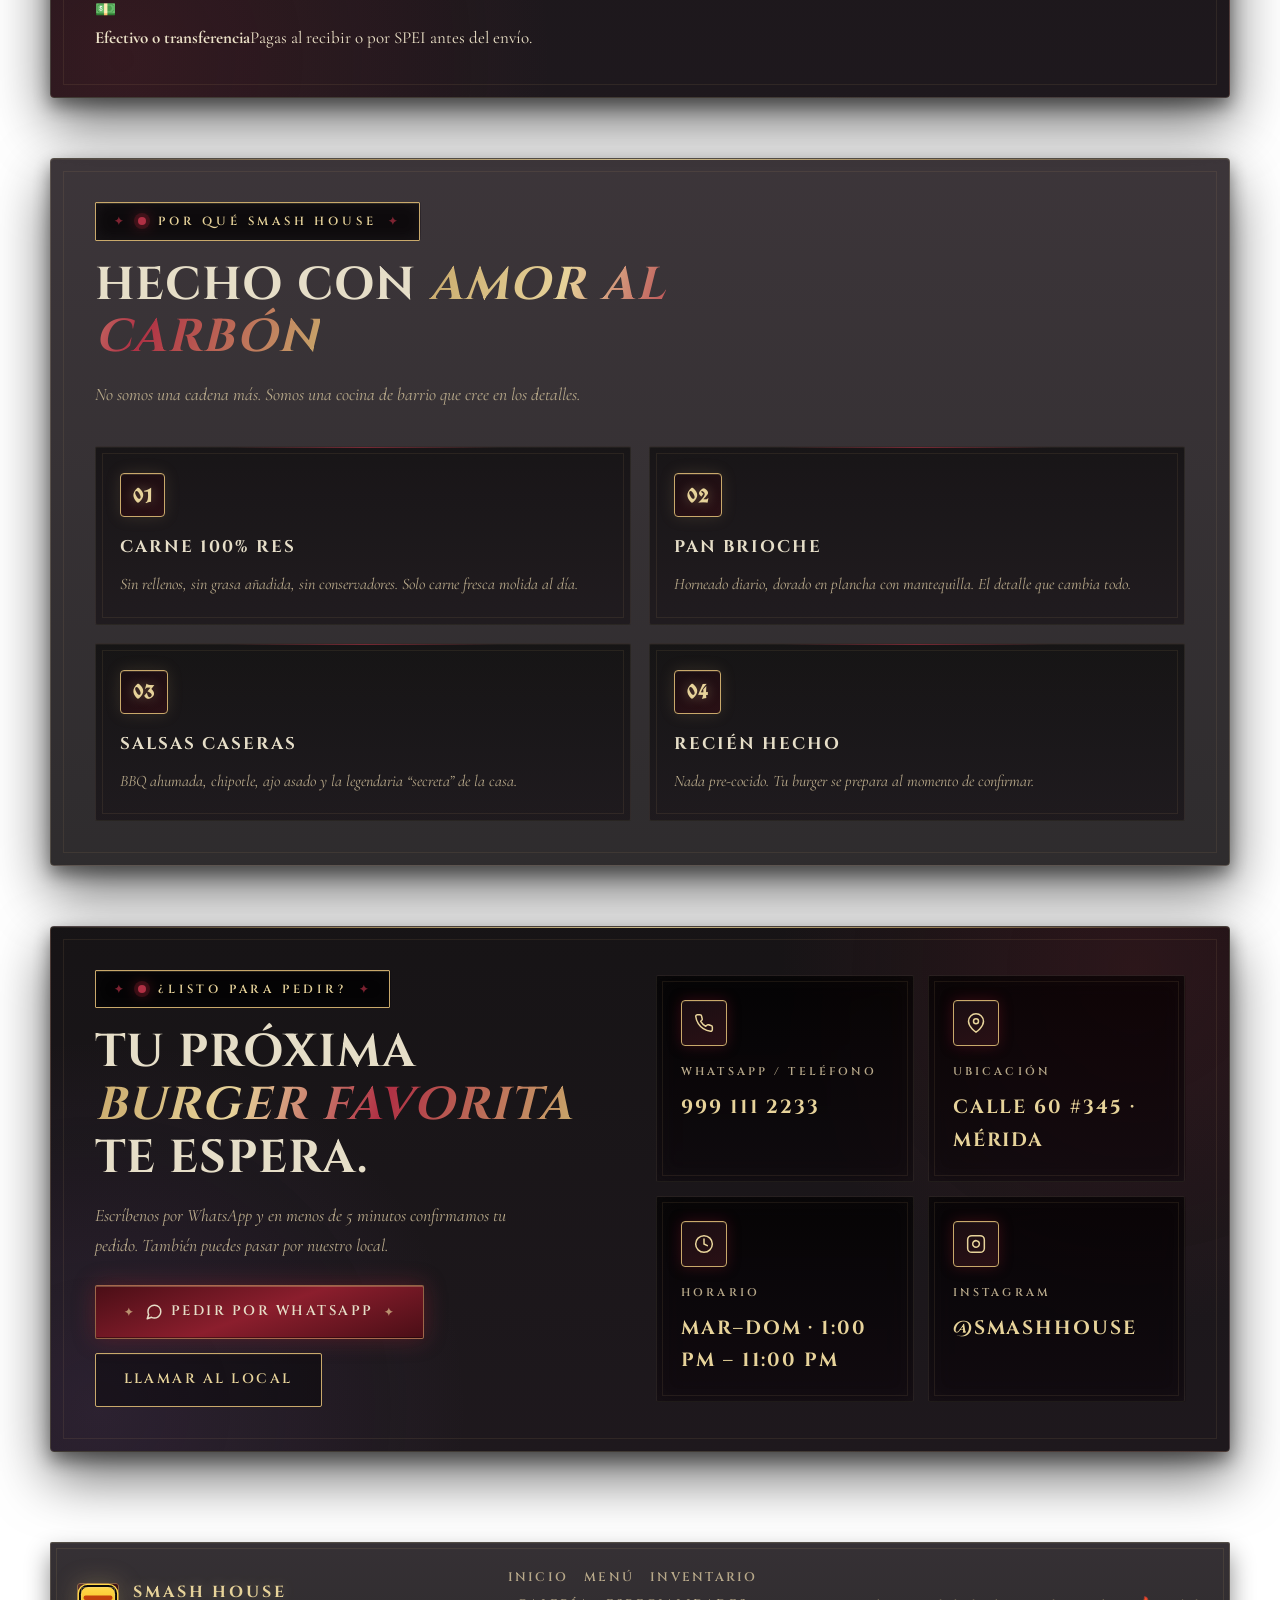
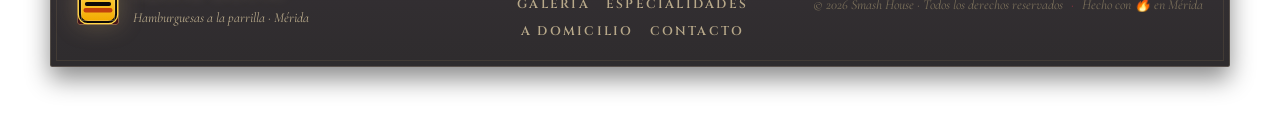
==== commit 043036ce: "Actualiza index.html desde editor Excepcional Build" ====
--- a/index.html
+++ b/index.html
@@ -1,238 +1,312 @@
 <!doctype html>
-<html lang="es-MX">
-<head>
-  <meta charset="utf-8">
-  <meta name="viewport" content="width=device-width,initial-scale=1">
-  <title>TechZone - Tu Tienda de Electrónica en Mérida</title>
-  <meta name="description" content="TechZone en Mérida">
-  <link rel="stylesheet" href="styles.css">
+<html lang="es-MX"><head>
+<meta charset="utf-8">
+<meta name="viewport" content="width=device-width,initial-scale=1">
+<title>Smash House · Hamburguesas a la parrilla en Mérida</title>
+<meta name="description" content="Smash House: hamburguesas smash, al carbón y a la parrilla. Carne 100% res, pan brioche y papas crujientes. Pedidos a domicilio en Mérida por WhatsApp.">
+<meta name="theme-color" content="#0c0a08">
+<link rel="preconnect" href="https://fonts.googleapis.com">
+<link rel="preconnect" href="https://fonts.gstatic.com" crossorigin="">
+<link href="https://fonts.googleapis.com/css2?family=Anton&amp;family=Bebas+Neue&amp;family=Inter:wght@400;500;600;700&amp;family=Playfair+Display:ital,wght@0,600;0,700;1,600&amp;display=swap" rel="stylesheet">
+<link rel="stylesheet" href="styles.css">
 </head>
-<body class="theme-catalogo">
-  <div class="site-shell">
-    <header class="section" id="inicio">
-      <div class="container">
-        <div class="topbar">
-          <a class="brand" href="#inicio" aria-label="TechZone">
-            <span class="brand-mark"><svg viewBox="0 0 64 64" xmlns="http://www.w3.org/2000/svg" aria-hidden="true">
-  <defs>
-    <linearGradient id="brandGrad" x1="0" y1="0" x2="1" y2="1">
-      <stop offset="0%" stop-color="var(--primary)" />
-      <stop offset="100%" stop-color="var(--primary-2)" />
-    </linearGradient>
-  </defs>
-  <rect x="4" y="4" width="56" height="56" rx="18" fill="url(#brandGrad)" />
-  <text x="32" y="39" text-anchor="middle" fill="#ffffff" font-size="22" font-family="Arial, sans-serif" font-weight="700">T</text>
-</svg></span>
-            <span class="brand-copy">
-              <strong>TechZone</strong>
-              <span>Tienda de electrónica en Mérida</span>
-            </span>
-          </a>
-          <div class="topbar-actions">
-            <a class="button-secondary" href="#catalogo">Ver catalogo</a>
-            <a class="button" href="tel:9991112233">Explora nuestro catálogo</a>
-          </div>
-        </div>
-      </div>
-    </header>
-
-    <main>
-      <section class="hero">
-        <div class="container hero-grid">
-          <div class="hero-copy">
-            <span class="kicker">La revolución en electrónica</span>
-            <h1>Descubre lo último en gadgets y tecnología</h1>
-            <p>Encuentra productos innovadores que transforman tu experiencia diaria. Desde audífonos inalámbricos hasta teclados mecánicos, cada artículo está diseñado para ofrecerte calidad y funcionalidad. Haz tu pedido fácilmente a través de WhatsApp y comienza a disfrutar de la tecnología que mereces.</p>
-            <div class="hero-actions">
-              <a class="button" href="tel:9991112233">Explora nuestro catálogo</a>
-              <a class="button-secondary" href="#contacto">Contáctanos por WhatsApp</a>
-            </div>
-            <ul class="tag-list"><li class="tag">Tienda de electrónica</li><li class="tag">Mérida</li><li class="tag">premium, claro, moderno y comercial</li><li class="tag">tecnológico y elegante</li></ul>
-            <div class="hero-note">
-              Una presencia mas clara, comercial y facil de entender desde el primer vistazo.
-            </div>
-          </div>
-
-          <aside class="hero-panel">
-            <div class="hero-art">
-              <span class="hero-orb one"></span>
-              <span class="hero-orb two"></span>
-              <svg viewBox="0 0 520 420" xmlns="http://www.w3.org/2000/svg" aria-hidden="true">
-  <defs>
-    <linearGradient id="catalogGradA" x1="0" y1="0" x2="1" y2="1">
-      <stop offset="0%" stop-color="var(--primary)" />
-      <stop offset="100%" stop-color="var(--primary-2)" />
-    </linearGradient>
-    <linearGradient id="catalogGradB" x1="0" y1="0" x2="1" y2="1">
-      <stop offset="0%" stop-color="rgba(255,255,255,.96)" />
-      <stop offset="100%" stop-color="rgba(255,255,255,.72)" />
-    </linearGradient>
-  </defs>
-  <rect x="78" y="84" width="364" height="232" rx="28" fill="url(#catalogGradB)" />
-  <rect x="108" y="118" width="132" height="76" rx="18" fill="url(#catalogGradA)" opacity=".96" />
-  <rect x="256" y="118" width="132" height="76" rx="18" fill="rgba(55,93,251,.18)" />
-  <rect x="108" y="210" width="96" height="72" rx="18" fill="rgba(55,93,251,.14)" />
-  <rect x="220" y="210" width="96" height="72" rx="18" fill="rgba(55,93,251,.22)" />
-  <rect x="332" y="210" width="56" height="72" rx="18" fill="url(#catalogGradA)" opacity=".82" />
-  <circle cx="132" cy="146" r="14" fill="rgba(255,255,255,.92)" />
-  <path d="M164 142h44" stroke="rgba(255,255,255,.92)" stroke-width="10" stroke-linecap="round" />
-  <path d="M164 162h28" stroke="rgba(255,255,255,.78)" stroke-width="8" stroke-linecap="round" />
-  <path d="M274 144h64" stroke="rgba(20,32,51,.18)" stroke-width="10" stroke-linecap="round" />
-  <path d="M274 164h44" stroke="rgba(20,32,51,.12)" stroke-width="8" stroke-linecap="round" />
-  <path d="M124 238h64" stroke="rgba(20,32,51,.18)" stroke-width="10" stroke-linecap="round" />
-  <path d="M236 238h64" stroke="rgba(20,32,51,.18)" stroke-width="10" stroke-linecap="round" />
-  <path d="M348 238h24" stroke="rgba(255,255,255,.82)" stroke-width="10" stroke-linecap="round" />
-</svg>
-            </div>
-          </aside>
-        </div>
-      </section>
-
-      <section id="catalogo" class="section">
-  <div class="container">
-    <div class="surface section-surface">
-      <div class="section-head">
-        <span class="kicker">Catalogo</span>
-        <h2>Nuestra Selección Premium</h2>
-        <p>Explora una variedad de productos cuidadosamente seleccionados para satisfacer tus necesidades tecnológicas. Cada uno de nuestros artículos combina calidad y modernidad, asegurando que obtengas lo mejor en electrónica.</p>
-      </div>
-      <div class="feature-grid">
-        
-          <article class="feature-card">
-            <strong>Audífonos Inalámbricos</strong>
-            <p>Disfruta de un sonido envolvente y la libertad de movimiento con nuestros audífonos inalámbricos, perfectos para cualquier ocasión.</p>
-          </article>
-        
-          <article class="feature-card">
-            <strong>Teclado Mecánico</strong>
-            <p>Optimiza tu experiencia de escritura con un teclado mecánico que ofrece respuesta táctil y durabilidad, ideal para gamers y profesionales.</p>
-          </article>
-        
-          <article class="feature-card">
-            <strong>Smartwatch</strong>
-            <p>Mantente conectado y monitorea tu salud con un smartwatch que combina estilo y funcionalidad, adaptándose a tu ritmo de vida.</p>
-          </article>
-        
-          <article class="feature-card">
-            <strong>Bocina Bluetooth</strong>
-            <p>Lleva la música contigo a donde vayas con nuestra bocina Bluetooth, que ofrece un sonido potente y una duración de batería excepcional.</p>
-          </article>
-        
-      </div>
-    </div>
-  </div>
-</section>
-<section id="beneficios" class="section">
-  <div class="container">
-    <div class="surface section-surface">
-      <div class="section-head">
-        <span class="kicker">Beneficios</span>
-        <h2>Por qué elegirnos</h2>
-        <p>En TechZone, nos comprometemos a brindarte una experiencia de compra excepcional y productos de alta calidad. Aquí te mostramos lo que nos diferencia:</p>
-      </div>
-      <div class="stats-grid">
-        
-          <article class="stat-card">
-            <strong>Confianza y Garantía</strong>
-            <p>Todos nuestros productos cuentan con una garantía de 6 meses, asegurando tu tranquilidad al momento de comprar.</p>
-          </article>
-        
-          <article class="stat-card">
-            <strong>Facilidad de Pedido</strong>
-            <p>Realiza tus compras cómodamente a través de WhatsApp, con un proceso simple y rápido.</p>
-          </article>
-        
-          <article class="stat-card">
-            <strong>Calidad Superior</strong>
-            <p>Seleccionamos solo los mejores dispositivos del mercado, garantizando que cada compra sea una inversión en calidad.</p>
-          </article>
-        
-          <article class="stat-card">
-            <strong>Atención Personalizada</strong>
-            <p>Nuestro equipo está siempre disponible para resolver tus dudas y ayudarte a encontrar el producto perfecto para ti.</p>
-          </article>
-        
-      </div>
-    </div>
-  </div>
-</section>
-<section id="proceso" class="section">
-  <div class="container">
-    <div class="surface section-surface">
-      <div class="section-head">
-        <span class="kicker">Proceso</span>
-        <h2>Tu compra en tres simples pasos</h2>
-        <p>Comprar en TechZone es fácil y rápido. Sigue estos sencillos pasos para disfrutar de tu nuevo gadget:</p>
-      </div>
-      <div class="process-list">
-        
-          <article class="process-item">
-            <span class="process-index">1</span>
-            <div class="process-copy">
-              <strong>Explora</strong>
-              <p>Navega por nuestro catálogo y elige los productos que más te interesen.</p>
-            </div>
-          </article>
-        
-          <article class="process-item">
-            <span class="process-index">2</span>
-            <div class="process-copy">
-              <strong>Contáctanos</strong>
-              <p>Envíanos un mensaje por WhatsApp con tus elecciones y cualquier consulta que tengas.</p>
-            </div>
-          </article>
-        
-          <article class="process-item">
-            <span class="process-index">3</span>
-            <div class="process-copy">
-              <strong>Recibe tu pedido</strong>
-              <p>Disfruta de tus productos en la puerta de tu casa, listos para usar.</p>
-            </div>
-          </article>
-        
-      </div>
-    </div>
-  </div>
-</section>
-<section id="contacto" class="section">
-  <div class="container">
-    <div class="surface section-surface">
-      <div class="section-head">
-        <span class="kicker">Contacto</span>
-        <h2>Estamos aquí para ti</h2>
-        <p>Si tienes preguntas o necesitas más información, no dudes en ponerte en contacto. Tu satisfacción es nuestra prioridad.</p>
-      </div>
-      <div class="contact-grid">
-        
-          <article class="contact-card">
-            <h3>Telefono</h3>
-            <p><a href="tel:9991112233">9991112233</a></p>
-          </article>
-        
-          <article class="contact-card">
-            <h3>Ubicacion</h3>
-            <p><span>Mérida</span></p>
-          </article>
-        
-      </div>
-      <div class="inline-links"><a class="button" href="tel:9991112233">Envíanos un mensaje por WhatsApp</a><a class="button-secondary" href="#contacto">Contáctanos por WhatsApp</a></div>
-    </div>
-  </div>
-</section>
-    </main>
-
-    <footer class="site-footer">
-      <div class="container">
-        <div class="surface footer-surface">
-          <div class="footer-meta">
-            <strong>TechZone</strong>
-            <span>Mérida</span>
-            <span>Tienda de electrónica</span>
-            
-          </div>
-        </div>
-      </div>
-    </footer>
-  </div>
-</body>
-</html>+<body class="theme-smash">
+
+<a class="skip-link" href="#main">Saltar al contenido</a>
+<div class="site-shell">
+
+<header class="topbar-wrap"><div class="container"><div class="topbar">
+<a class="brand" href="index.html" aria-label="Smash House - Inicio">
+<span class="brand-mark" aria-hidden="true">
+<svg viewBox="0 0 64 64" xmlns="http://www.w3.org/2000/svg">
+<defs><linearGradient id="brandGrad" x1="0" y1="0" x2="0" y2="1"><stop offset="0%" stop-color="#ffd84a"></stop><stop offset="100%" stop-color="#f2a900"></stop></linearGradient></defs>
+<rect x="2" y="2" width="60" height="60" rx="14" fill="#0c0a08" stroke="#ffd84a" stroke-width="2"></rect>
+<rect x="6" y="6" width="52" height="52" rx="11" fill="url(#brandGrad)"></rect>
+<g transform="translate(32 32)">
+<rect x="-22" y="-13" width="44" height="7" rx="3" fill="#c2410c"></rect>
+<rect x="-20" y="-3" width="40" height="6" rx="3" fill="#0c0a08"></rect>
+<rect x="-22" y="6" width="44" height="7" rx="3" fill="#c2410c"></rect>
+<path d="M-20 -3 Q-12 -10 0 -8 Q12 -10 20 -3" stroke="#0c0a08" stroke-width="2" fill="none"></path>
+<circle cx="-12" cy="-3" r="1.5" fill="#ffd84a"></circle>
+<circle cx="0" cy="-3" r="1.5" fill="#ffd84a"></circle>
+<circle cx="12" cy="-3" r="1.5" fill="#ffd84a"></circle>
+</g>
+</svg>
+</span>
+<span class="brand-copy"><strong>Smash House</strong><span>Hamburguesas a la parrilla</span></span>
+</a>
+<nav class="topbar-nav" aria-label="Navegación principal">
+<a href="index.html" aria-current="page">Inicio</a>
+<a href="menu.html">Menú</a>
+<a href="inventario.html">Inventario</a>
+<a href="galeria.html">Galería</a>
+<a href="index.html#especialidades">Especialidades</a>
+<a href="index.html#domicilio">A domicilio</a>
+<a href="index.html#contacto">Contacto</a>
+</nav>
+<div class="topbar-actions">
+<a class="button-ghost" href="menu.html">Ver menú</a>
+<a class="button" href="https://wa.me/529991112233?text=Hola%20Smash%20House%2C%20quiero%20hacer%20un%20pedido"><svg viewBox="0 0 24 24" width="18" height="18" fill="none" stroke="currentColor" stroke-width="2" stroke-linecap="round" stroke-linejoin="round"><path d="M21 11.5a8.38 8.38 0 0 1-.9 3.8 8.5 8.5 0 0 1-7.6 4.7 8.38 8.38 0 0 1-3.8-.9L3 21l1.9-5.7a8.38 8.38 0 0 1-.9-3.8 8.5 8.5 0 0 1 4.7-7.6 8.38 8.38 0 0 1 3.8-.9h.5a8.48 8.48 0 0 1 8 8v.5z"></path></svg>Pedir por WhatsApp</a>
+</div>
+</div></div></header>
+
+<main id="main">
+
+<section class="hero" id="inicio"><div class="container hero-grid">
+
+<div class="hero-copy">
+<span class="kicker"><span class="dot"></span> Al carbón · Smash 200 g · Recién hecho</span>
+<h1>Las <span class="grad-text">smash burgers</span> que prenden tu tarde.</h1>
+<p class="lede">Carne 100% res aplastada al momento sobre plancha a 300°, pan brioche dorado y nuestras salsas de la casa. Recíbelas calientitas en tu puerta o pasa por tu combo.</p>
+<div class="hero-actions">
+<a class="button button-lg" href="menu.html">Ver el menú<svg viewBox="0 0 24 24" width="18" height="18" fill="none" stroke="currentColor" stroke-width="2" stroke-linecap="round" stroke-linejoin="round"><path d="M5 12h14M13 5l7 7-7 7"></path></svg></a>
+<a class="button-ghost button-lg" href="#domicilio">Pedido a domicilio</a>
+</div>
+<ul class="tag-list">
+<li class="tag">100% res</li><li class="tag">Pan brioche</li><li class="tag">Salsas caseras</li><li class="tag">Sin conservadores</li><li class="tag">A domicilio</li>
+</ul>
+<div class="trust-row">
+<div class="trust-item"><strong>+2,500</strong><span>Burgers servidas</span></div>
+<div class="trust-divider"></div>
+<div class="trust-item"><strong>4.9/5</strong><span>Sabor en reseñas</span></div>
+<div class="trust-divider"></div>
+<div class="trust-item"><strong>25 min</strong><span>Entrega promedio</span></div>
+</div>
+</div>
+
+<aside class="hero-panel" aria-label="Hamburguesa destacada">
+<div class="panel-glow"></div>
+<div class="panel-art" aria-hidden="true">
+<svg viewBox="0 0 320 320">
+<defs>
+<radialGradient id="hpBg" cx="50%" cy="45%" r="60%"><stop offset="0%" stop-color="#f2a900" stop-opacity="0.35"></stop><stop offset="100%" stop-color="#0c0a08" stop-opacity="0"></stop></radialGradient>
+<linearGradient id="brioche" x1="0" y1="0" x2="0" y2="1"><stop offset="0%" stop-color="#f4b860"></stop><stop offset="100%" stop-color="#c47a1f"></stop></linearGradient>
+<linearGradient id="bunBot" x1="0" y1="0" x2="0" y2="1"><stop offset="0%" stop-color="#d9913d"></stop><stop offset="100%" stop-color="#8a4f15"></stop></linearGradient>
+<linearGradient id="cheese" x1="0" y1="0" x2="0" y2="1"><stop offset="0%" stop-color="#ffd84a"></stop><stop offset="100%" stop-color="#e2a40b"></stop></linearGradient>
+<linearGradient id="patty" x1="0" y1="0" x2="0" y2="1"><stop offset="0%" stop-color="#5a2a13"></stop><stop offset="100%" stop-color="#2a1208"></stop></linearGradient>
+<radialGradient id="lettuce" cx="50%" cy="50%" r="60%"><stop offset="0%" stop-color="#8fc23a"></stop><stop offset="100%" stop-color="#3d6a1a"></stop></radialGradient>
+<radialGradient id="tomato" cx="50%" cy="50%" r="60%"><stop offset="0%" stop-color="#e8412c"></stop><stop offset="100%" stop-color="#a01a10"></stop></radialGradient>
+<pattern id="sesame" width="14" height="14" patternUnits="userSpaceOnUse"><ellipse cx="7" cy="5" rx="2" ry="3" fill="#fff7d6" opacity="0.85"></ellipse></pattern>
+</defs>
+<rect width="320" height="320" fill="url(#hpBg)"></rect>
+<ellipse cx="160" cy="265" rx="118" ry="10" fill="#000" opacity="0.45"></ellipse>
+<path d="M48 215 Q48 195 70 188 L250 188 Q272 195 272 215 Q272 235 250 240 L70 240 Q48 235 48 215 Z" fill="url(#bunBot)"></path>
+<path d="M50 195 Q70 170 110 178 Q140 165 170 178 Q200 165 230 178 Q260 170 272 195 Q260 205 230 200 Q200 210 170 200 Q140 210 110 200 Q70 205 50 195 Z" fill="url(#lettuce)"></path>
+<ellipse cx="90" cy="186" rx="22" ry="8" fill="url(#tomato)"></ellipse><ellipse cx="160" cy="184" rx="28" ry="9" fill="url(#tomato)"></ellipse><ellipse cx="230" cy="186" rx="22" ry="8" fill="url(#tomato)"></ellipse>
+<path d="M40 180 L48 168 L80 178 L120 165 L160 178 L200 165 L240 178 L272 168 L280 180 L270 198 L240 195 L200 200 L160 198 L120 200 L80 195 L50 198 Z" fill="url(#cheese)"></path>
+<rect x="42" y="148" width="236" height="34" rx="6" fill="url(#patty)"></rect>
+<rect x="42" y="120" width="236" height="28" rx="5" fill="url(#patty)"></rect>
+<path d="M48 105 Q48 60 100 48 Q160 38 220 48 Q272 60 272 105 Q272 118 250 122 L70 122 Q48 118 48 105 Z" fill="url(#brioche)"></path>
+<path d="M48 105 Q48 60 100 48 Q160 38 220 48 Q272 60 272 105" fill="url(#sesame)" opacity="0.95"></path>
+</svg>
+</div>
+<div class="panel-card">
+<div class="panel-card-top">
+<span class="dot-row"><i></i><i></i></span>
+<span class="panel-badge">★ Top ventas</span>
+</div>
+<div class="panel-card-body">
+<div class="panel-icon"><svg viewBox="0 0 24 24" width="26" height="26" fill="none" stroke="currentColor" stroke-width="2" stroke-linecap="round" stroke-linejoin="round"><path d="M3 11h18l-2 7H5l-2-7zM5 11V7a2 2 0 0 1 2-2h10a2 2 0 0 1 2 2v4"></path></svg></div>
+<div class="panel-text"><strong>Combo Doble Smash</strong><span>Doble carne, doble cheddar, papas + bebida</span></div>
+</div>
+<div class="panel-card-foot"><span class="mini-stat">★ 4.9</span><span class="mini-stat">25 min</span><span class="mini-stat">$189</span></div>
+</div>
+<div class="panel-grid"><div class="panel-tile">Carne 200g</div><div class="panel-tile">Brioche</div><div class="panel-tile">Recién hecho</div></div>
+</aside>
+
+</div></section>
+
+<section id="especialidades" class="section"><div class="container"><div class="surface section-surface">
+<div class="section-head">
+<span class="kicker"><span class="dot"></span> Especialidades de la casa</span>
+<h2>4 burgers que <span class="grad-text">no puedes dejar de probar</span></h2>
+<p>Cada una se prepara al momento sobre nuestra plancha a 300°. Carne aplastada, bordes crujientes y el punto exacto que te gusta.</p>
+</div>
+<div class="ornament"><span class="glyph">★</span></div>
+
+<div class="feature-grid">
+
+<article class="feature-card">
+<div class="feature-art" aria-hidden="true">
+<svg viewBox="0 0 220 160">
+<rect width="220" height="160" fill="#1a1209"></rect>
+<circle cx="110" cy="80" r="58" fill="#2a1808" stroke="#ffd84a" stroke-width="1" stroke-dasharray="3 4" opacity="0.45"></circle>
+<ellipse cx="110" cy="118" rx="80" ry="6" fill="#000" opacity="0.45"></ellipse>
+<rect x="42" y="92" width="136" height="14" rx="3" fill="#7a4a18"></rect>
+<rect x="42" y="78" width="136" height="14" rx="3" fill="#5a2a13"></rect>
+<path d="M40 78 L50 70 L80 78 L120 68 L160 78 L180 70 L182 80 L172 88 L140 84 L100 86 L60 84 Z" fill="#ffd84a"></path>
+<path d="M40 70 Q70 56 110 50 Q150 56 180 70 Q172 78 140 76 L80 76 Q48 78 40 70 Z" fill="#f4b860"></path>
+<circle cx="80" cy="62" r="1.2" fill="#fff7d6"></circle><circle cx="110" cy="58" r="1.4" fill="#fff7d6"></circle><circle cx="140" cy="62" r="1.2" fill="#fff7d6"></circle>
+</svg>
+</div>
+<strong>Clásica Smash</strong>
+<p>Carne 150 g, cheddar amarillo, lechuga, jitomate, cebolla y nuestra salsa secreta en pan brioche dorado.</p>
+<span class="card-meta">Desde $89</span>
+<a class="card-cta" href="menu.html#clasica">Ver en el menú →</a>
+</article>
+
+<article class="feature-card">
+<div class="feature-art" aria-hidden="true">
+<svg viewBox="0 0 220 160">
+<rect width="220" height="160" fill="#1a1209"></rect>
+<circle cx="110" cy="80" r="58" fill="#2a1808" stroke="#ffd84a" stroke-width="1" stroke-dasharray="3 4" opacity="0.45"></circle>
+<ellipse cx="110" cy="120" rx="82" ry="6" fill="#000" opacity="0.45"></ellipse>
+<rect x="40" y="94" width="140" height="12" rx="3" fill="#7a4a18"></rect>
+<rect x="40" y="80" width="140" height="12" rx="3" fill="#5a2a13"></rect>
+<rect x="40" y="68" width="140" height="12" rx="3" fill="#5a2a13"></rect>
+<path d="M38 68 L50 60 L80 68 L120 58 L160 68 L180 60 L184 72 L172 80 L140 76 L100 78 L60 76 Z" fill="#ffd84a"></path>
+<path d="M40 58 Q70 44 110 38 Q150 44 180 58 Q172 66 140 64 L80 64 Q48 66 40 58 Z" fill="#f4b860"></path>
+<circle cx="75" cy="52" r="1.2" fill="#fff7d6"></circle><circle cx="105" cy="48" r="1.4" fill="#fff7d6"></circle><circle cx="135" cy="52" r="1.2" fill="#fff7d6"></circle>
+<path d="M40 70 Q80 80 110 72 Q140 80 180 70" stroke="#7a3a18" stroke-width="1.2" fill="none" opacity="0.6"></path>
+</svg>
+</div>
+<strong>Doble Bacon BBQ</strong>
+<p>Doble carne 200 g, tocino crujiente, aros de cebolla, cheddar y nuestra salsa BBQ ahumada estilo Kansas.</p>
+<span class="card-meta">Desde $129</span>
+<a class="card-cta" href="menu.html#bbq">Ver en el menú →</a>
+</article>
+
+<article class="feature-card">
+<div class="feature-art" aria-hidden="true">
+<svg viewBox="0 0 220 160">
+<rect width="220" height="160" fill="#1a1209"></rect>
+<circle cx="110" cy="80" r="58" fill="#2a1808" stroke="#ffd84a" stroke-width="1" stroke-dasharray="3 4" opacity="0.45"></circle>
+<ellipse cx="110" cy="120" rx="80" ry="6" fill="#000" opacity="0.45"></ellipse>
+<rect x="42" y="94" width="136" height="12" rx="3" fill="#7a4a18"></rect>
+<rect x="42" y="80" width="136" height="12" rx="3" fill="#3b1a0a"></rect>
+<g fill="#a01a10"><ellipse cx="80" cy="86" rx="14" ry="4"></ellipse><ellipse cx="140" cy="86" rx="14" ry="4"></ellipse><ellipse cx="170" cy="86" rx="10" ry="3"></ellipse></g>
+<path d="M40 70 L50 62 L80 70 L120 60 L160 70 L180 62 L182 72 L172 80 L140 76 L100 78 L60 76 Z" fill="#ffd84a"></path>
+<path d="M40 58 Q70 44 110 38 Q150 44 180 58 Q172 66 140 64 L80 64 Q48 66 40 58 Z" fill="#f4b860"></path>
+<circle cx="75" cy="52" r="1.2" fill="#fff7d6"></circle><circle cx="105" cy="48" r="1.4" fill="#fff7d6"></circle><circle cx="135" cy="52" r="1.2" fill="#fff7d6"></circle>
+</svg>
+</div>
+<strong>Diablo Habanero</strong>
+<p>Carne 200 g, pepper jack, jalapeños, cebolla morada y nuestra salsa de la casa con chile habanero.</p>
+<span class="card-meta">Desde $139</span>
+<a class="card-cta" href="menu.html#diablo">Ver en el menú →</a>
+</article>
+
+<article class="feature-card">
+<div class="feature-art" aria-hidden="true">
+<svg viewBox="0 0 220 160">
+<rect width="220" height="160" fill="#1a1209"></rect>
+<circle cx="110" cy="80" r="58" fill="#2a1808" stroke="#ffd84a" stroke-width="1" stroke-dasharray="3 4" opacity="0.45"></circle>
+<ellipse cx="110" cy="120" rx="82" ry="6" fill="#000" opacity="0.45"></ellipse>
+<rect x="40" y="94" width="140" height="12" rx="3" fill="#7a4a18"></rect>
+<rect x="40" y="80" width="140" height="12" rx="3" fill="#5a2a13"></rect>
+<g fill="#f4b860" opacity="0.95"><circle cx="80" cy="86" r="6"></circle><circle cx="100" cy="88" r="6"></circle><circle cx="125" cy="86" r="6"></circle><circle cx="148" cy="88" r="6"></circle><circle cx="170" cy="86" r="6"></circle></g>
+<g fill="#3a2410"><circle cx="80" cy="86" r="2"></circle><circle cx="100" cy="88" r="2"></circle><circle cx="125" cy="86" r="2"></circle><circle cx="148" cy="88" r="2"></circle><circle cx="170" cy="86" r="2"></circle></g>
+<path d="M38 68 L48 60 L78 68 L118 58 L158 68 L178 60 L184 72 L170 78 L138 74 L98 76 L58 74 Z" fill="#ffd84a"></path>
+<path d="M40 58 Q70 44 110 38 Q150 44 180 58 Q172 66 140 64 L80 64 Q48 66 40 58 Z" fill="#f4b860"></path>
+<circle cx="75" cy="52" r="1.2" fill="#fff7d6"></circle><circle cx="105" cy="48" r="1.4" fill="#fff7d6"></circle><circle cx="135" cy="52" r="1.2" fill="#fff7d6"></circle>
+</svg>
+</div>
+<strong>Champiñón Swiss</strong>
+<p>Carne 180 g, queso suizo derretido, champiñones salteados con ajo, cebolla caramelizada y romero.</p>
+<span class="card-meta">Desde $119</span>
+<a class="card-cta" href="menu.html#swiss">Ver en el menú →</a>
+</article>
+
+</div>
+
+<div class="feature-extra">
+<a class="button" href="menu.html">Ver el menú completo<svg viewBox="0 0 24 24" width="16" height="16" fill="none" stroke="currentColor" stroke-width="2" stroke-linecap="round" stroke-linejoin="round"><path d="M5 12h14M13 5l7 7-7 7"></path></svg></a>
+</div>
+</div></div></section>
+
+<section id="domicilio" class="section"><div class="container"><div class="surface section-surface section-dark">
+<div class="section-head">
+<span class="kicker kicker-light"><span class="dot"></span> Pedido a domicilio</span>
+<h2>Calientita en tu <span class="grad-text">puerta</span></h2>
+<p>Hacemos envíos en Mérida y zonas cercanas. Tu pedido se prepara al momento y llega en 25–35 minutos. Paga al recibir o por transferencia.</p>
+</div>
+
+<div class="process-list">
+<article class="process-item"><span class="process-index">1</span><div class="process-copy"><strong>Elige tu burger</strong><p>Revisa el menú y decide qué combo quieres hoy.</p></div><a class="process-link" href="menu.html"><svg viewBox="0 0 24 24" width="18" height="18" fill="none" stroke="currentColor" stroke-width="2" stroke-linecap="round" stroke-linejoin="round"><path d="M5 12h14M13 5l7 7-7 7"></path></svg></a></article>
+<article class="process-item"><span class="process-index">2</span><div class="process-copy"><strong>Escríbenos por WhatsApp</strong><p>Mándanos tu pedido, dirección y forma de pago. Te confirmamos en menos de 5 min.</p></div><a class="process-link" href="https://wa.me/529991112233?text=Hola%20Smash%20House%2C%20quiero%20hacer%20un%20pedido%20a%20domicilio"><svg viewBox="0 0 24 24" width="18" height="18" fill="none" stroke="currentColor" stroke-width="2" stroke-linecap="round" stroke-linejoin="round"><path d="M21 11.5a8.38 8.38 0 0 1-.9 3.8 8.5 8.5 0 0 1-7.6 4.7 8.38 8.38 0 0 1-3.8-.9L3 21l1.9-5.7a8.38 8.38 0 0 1-.9-3.8 8.5 8.5 0 0 1 4.7-7.6 8.38 8.38 0 0 1 3.8-.9h.5a8.48 8.48 0 0 1 8 8v.5z"></path></svg></a></article>
+<article class="process-item"><span class="process-index">3</span><div class="process-copy"><strong>Preparamos y enviamos</strong><p>Tu burger se cocina al momento. El repartidor sale en menos de 15 min.</p></div></article>
+<article class="process-item"><span class="process-index">4</span><div class="process-copy"><strong>¡A disfrutar!</strong><p>Recibe tu combo, paga al delivery y a comer. Buen provecho 🤤</p></div></article>
+</div>
+
+<div class="delivery-info">
+<div class="delivery-card"><div class="delivery-icon">🛵</div><div class="delivery-text"><strong>Envío a domicilio</strong><span>Zona norte, centro y sur de Mérida. Costo según colonia.</span></div></div>
+<div class="delivery-card"><div class="delivery-icon">⏱️</div><div class="delivery-text"><strong>25–35 min</strong><span>Tiempo promedio una vez hecho el pedido.</span></div></div>
+<div class="delivery-card"><div class="delivery-icon">💵</div><div class="delivery-text"><strong>Efectivo o transferencia</strong><span>Pagas al recibir o por SPEI antes del envío.</span></div></div>
+</div>
+</div></div></section>
+
+<section id="beneficios" class="section"><div class="container"><div class="surface section-surface">
+<div class="section-head">
+<span class="kicker"><span class="dot"></span> Por qué Smash House</span>
+<h2>Hecho con <span class="grad-text">amor al carbón</span></h2>
+<p>No somos una cadena más. Somos una cocina de barrio que cree en los detalles.</p>
+</div>
+<div class="stats-grid">
+<article class="stat-card"><span class="stat-index">01</span><strong>Carne 100% res</strong><p>Sin rellenos, sin grasa añadida, sin conservadores. Solo carne fresca molida al día.</p></article>
+<article class="stat-card"><span class="stat-index">02</span><strong>Pan brioche</strong><p>Horneado diario, dorado en plancha con mantequilla. El detalle que cambia todo.</p></article>
+<article class="stat-card"><span class="stat-index">03</span><strong>Salsas caseras</strong><p>BBQ ahumada, chipotle, ajo asado y la legendaria “secreta” de la casa.</p></article>
+<article class="stat-card"><span class="stat-index">04</span><strong>Recién hecho</strong><p>Nada pre-cocido. Tu burger se prepara al momento de confirmar.</p></article>
+</div>
+</div></div></section>
+
+<section id="contacto" class="section"><div class="container"><div class="surface section-surface section-cta">
+<div class="cta-grid">
+<div class="cta-copy">
+<span class="kicker kicker-light"><span class="dot"></span> ¿Listo para pedir?</span>
+<h2>Tu próxima <span class="grad-text">burger favorita</span> te espera.</h2>
+<p>Escríbenos por WhatsApp y en menos de 5 minutos confirmamos tu pedido. También puedes pasar por nuestro local.</p>
+<div class="cta-actions">
+<a class="button button-lg" href="https://wa.me/529991112233?text=Hola%20Smash%20House%2C%20quiero%20hacer%20un%20pedido"><svg viewBox="0 0 24 24" width="18" height="18" fill="none" stroke="currentColor" stroke-width="2" stroke-linecap="round" stroke-linejoin="round"><path d="M21 11.5a8.38 8.38 0 0 1-.9 3.8 8.5 8.5 0 0 1-7.6 4.7 8.38 8.38 0 0 1-3.8-.9L3 21l1.9-5.7a8.38 8.38 0 0 1-.9-3.8 8.5 8.5 0 0 1 4.7-7.6 8.38 8.38 0 0 1 3.8-.9h.5a8.48 8.48 0 0 1 8 8v.5z"></path></svg>Pedir por WhatsApp</a>
+<a class="button-ghost button-lg" href="tel:9991112233">Llamar al local</a>
+</div>
+</div>
+<div class="contact-grid">
+<article class="contact-card">
+<div class="contact-icon"><svg viewBox="0 0 24 24" fill="none" stroke="currentColor" stroke-width="1.8" stroke-linecap="round" stroke-linejoin="round"><path d="M22 16.92v3a2 2 0 0 1-2.18 2 19.79 19.79 0 0 1-8.63-3.07 19.5 19.5 0 0 1-6-6 19.79 19.79 0 0 1-3.07-8.67A2 2 0 0 1 4.11 2h3a2 2 0 0 1 2 1.72 12.84 12.84 0 0 0 .7 2.81 2 2 0 0 1-.45 2.11L8.09 9.91a16 16 0 0 0 6 6l1.27-1.27a2 2 0 0 1 2.11-.45 12.84 12.84 0 0 0 2.81.7A2 2 0 0 1 22 16.92Z"></path></svg></div>
+<span class="contact-label">WhatsApp / Teléfono</span>
+<a class="contact-value" href="tel:9991112233">999 111 2233</a>
+</article>
+<article class="contact-card">
+<div class="contact-icon"><svg viewBox="0 0 24 24" fill="none" stroke="currentColor" stroke-width="1.8" stroke-linecap="round" stroke-linejoin="round"><path d="M21 10c0 7-9 13-9 13s-9-6-9-13a9 9 0 0 1 18 0z"></path><circle cx="12" cy="10" r="3"></circle></svg></div>
+<span class="contact-label">Ubicación</span>
+<span class="contact-value">Calle 60 #345 · Mérida</span>
+</article>
+<article class="contact-card">
+<div class="contact-icon"><svg viewBox="0 0 24 24" fill="none" stroke="currentColor" stroke-width="1.8" stroke-linecap="round" stroke-linejoin="round"><circle cx="12" cy="12" r="10"></circle><polyline points="12 6 12 12 16 14"></polyline></svg></div>
+<span class="contact-label">Horario</span>
+<span class="contact-value">Mar–Dom · 1:00 pm – 11:00 pm</span>
+</article>
+<article class="contact-card">
+<div class="contact-icon"><svg viewBox="0 0 24 24" fill="none" stroke="currentColor" stroke-width="1.8" stroke-linecap="round" stroke-linejoin="round"><rect x="2" y="2" width="20" height="20" rx="5"></rect><path d="M16 11.37A4 4 0 1 1 12.63 8 4 4 0 0 1 16 11.37z"></path></svg></div>
+<span class="contact-label">Instagram</span>
+<a class="contact-value" href="https://instagram.com/smashhouse">@smashhouse</a>
+</article>
+</div>
+</div>
+</div></div></section>
+</main>
+
+<footer class="site-footer"><div class="container"><div class="footer-card">
+<div class="footer-brand">
+<span class="brand-mark small"><svg viewBox="0 0 64 64"><defs><linearGradient id="brandGradF" x1="0" y1="0" x2="0" y2="1"><stop offset="0%" stop-color="#ffd84a"></stop><stop offset="100%" stop-color="#f2a900"></stop></linearGradient></defs><rect x="2" y="2" width="60" height="60" rx="14" fill="#0c0a08" stroke="#ffd84a" stroke-width="2"></rect><rect x="6" y="6" width="52" height="52" rx="11" fill="url(#brandGradF)"></rect><g transform="translate(32 32)"><rect x="-22" y="-13" width="44" height="7" rx="3" fill="#c2410c"></rect><rect x="-20" y="-3" width="40" height="6" rx="3" fill="#0c0a08"></rect><rect x="-22" y="6" width="44" height="7" rx="3" fill="#c2410c"></rect></g></svg></span>
+<div><strong>Smash House</strong><span>Hamburguesas a la parrilla · Mérida</span></div>
+</div>
+<nav class="footer-nav">
+<a href="index.html">Inicio</a>
+<a href="menu.html">Menú</a>
+<a href="inventario.html">Inventario</a>
+<a href="galeria.html">Galería</a>
+<a href="index.html#especialidades">Especialidades</a>
+<a href="index.html#domicilio">A domicilio</a>
+<a href="index.html#contacto">Contacto</a>
+</nav>
+<div class="footer-meta">
+<span>© <span id="year">2026</span> Smash House · Todos los derechos reservados</span>
+<span class="footer-dot">·</span>
+<span>Hecho con 🔥 en Mérida</span>
+</div>
+</div></div></footer>
+</div>
+
+<script>document.getElementById('year').textContent = new Date().getFullYear();</script>
+</body></html>
--- a/styles.css
+++ b/styles.css
@@ -1,854 +1,2333 @@
+/* =========================================================
+   TechZone — Rediseño Gótico (negro + plata + carmesí)
+   ========================================================= */
+
+@import url('https://fonts.googleapis.com/css2?family=Cinzel:wght@400;500;600;700;800;900&family=Cinzel+Decorative:wght@400;700;900&family=Cormorant+Garamond:ital,wght@0,300;0,400;0,500;0,600;0,700;1,300;1,400&family=UnifrakturCook:wght@700&display=swap');
+
 :root{
-  --bg:#0d1526;
-  --bg-2:#14213a;
-  --bg-3:#1d2f4f;
-  --surface:#ffffff;
-  --surface-soft:rgba(255,255,255,.82);
-  --surface-line:rgba(255,255,255,.18);
-  --line:rgba(20,32,51,.10);
-  --line-strong:rgba(20,32,51,.16);
-  --text:#142033;
-  --text-soft:#24324a;
-  --text-inverse:#f7f9fc;
-  --muted:#5f6f88;
-  --muted-inverse:rgba(241,245,252,.78);
-  --primary:#5e6bff;
-  --primary-2:#21c2ff;
-  --accent:#8ef0c4;
-  --shadow-lg:0 36px 110px rgba(8,18,36,.18);
-  --shadow-md:0 20px 60px rgba(10,20,38,.12);
-  --shadow-sm:0 12px 30px rgba(10,20,38,.08);
-  --radius-xl:34px;
-  --radius-lg:26px;
-  --radius-md:20px;
-  --radius-sm:14px;
-  --container:1180px;
-}
-*{box-sizing:border-box}
+  --bg: #050406;
+  --bg-2: #0a0709;
+  --surface: #120c11;
+  --surface-2: #1a1217;
+  --line: rgba(214, 196, 160, 0.10);
+  --line-strong: rgba(214, 196, 160, 0.22);
+
+  --gold: #c9a96b;
+  --gold-2: #e7d39a;
+  --silver: #b8b8c2;
+  --crimson: #8b1e2d;
+  --crimson-2: #b03044;
+  --violet: #6c4a8a;
+  --violet-2: #9072b5;
+  --bone: #e6dec8;
+
+  --primary: var(--gold);
+  --primary-2: var(--silver);
+  --primary-3: var(--crimson-2);
+  --primary-grad: linear-gradient(135deg, #e7d39a 0%, #b8b8c2 50%, #8b1e2d 100%);
+  --accent-grad: linear-gradient(135deg, #c9a96b 0%, #8b1e2d 100%);
+
+  --text: #ece2c8;
+  --text-soft: #b8a98a;
+  --muted: #7a6f5a;
+
+  --shadow-lg: 0 40px 90px rgba(0, 0, 0, 0.75), 0 14px 30px rgba(0, 0, 0, 0.55), inset 0 1px 0 rgba(214,196,160,0.06);
+  --shadow-md: 0 24px 56px rgba(0, 0, 0, 0.60), 0 8px 18px rgba(0, 0, 0, 0.45), inset 0 1px 0 rgba(214,196,160,0.05);
+  --shadow-sm: 0 12px 24px rgba(0, 0, 0, 0.45), inset 0 1px 0 rgba(214,196,160,0.04);
+  --shadow-glow: 0 0 30px rgba(201, 169, 107, 0.30), 0 0 60px rgba(139, 30, 45, 0.25);
+
+  --radius-xl: 4px;
+  --radius-lg: 3px;
+  --radius-md: 2px;
+  --radius-sm: 1px;
+
+  --container: 1180px;
+
+  --font-display: 'Cinzel', 'Trajan Pro', 'Cormorant Garamond', serif;
+  --font-script: 'UnifrakturCook', 'Cinzel Decorative', 'Cinzel', serif;
+  --font-body: 'Cormorant Garamond', 'EB Garamond', Georgia, 'Times New Roman', serif;
+  --font-mono: 'Courier New', monospace;
+}
+
+*,*::before,*::after{box-sizing:border-box}
 html,body{margin:0;padding:0}
 html{scroll-behavior:smooth}
 body{
+  font-family: var(--font-body);
+  color: var(--text);
+  font-size: 17px;
+  line-height: 1.7;
+  min-height: 100vh;
+  -webkit-font-smoothing: antialiased;
+  text-rendering: optimizeLegibility;
   background:
-    radial-gradient(980px 460px at 0% 0%, rgba(94,107,255,.12), transparent 58%),
-    radial-gradient(780px 420px at 100% 0%, rgba(33,194,255,.10), transparent 54%),
-    linear-gradient(180deg,#f8fafe 0%,#eef3fb 100%);
-  color:var(--text);
-  font:16px/1.68 Inter,system-ui,-apple-system,BlinkMacSystemFont,"Segoe UI",sans-serif;
-  min-height:100vh;
-  -webkit-font-smoothing:antialiased;
-  text-rendering:optimizeLegibility;
-}
+    radial-gradient(ellipse 1100px 700px at 50% 0%, rgba(139, 30, 45, 0.18), transparent 60%),
+    radial-gradient(ellipse 900px 600px at 90% 40%, rgba(108, 74, 138, 0.14), transparent 55%),
+    radial-gradient(ellipse 1000px 700px at 10% 80%, rgba(201, 169, 107, 0.08), transparent 60%),
+    linear-gradient(180deg, #050406 0%, #0a0709 50%, #050406 100%);
+  background-attachment: fixed;
+  overflow-x: hidden;
+}
+
 body::before{
   content:"";
-  position:fixed;
-  inset:0;
-  pointer-events:none;
+  position: fixed;
+  inset: 0;
+  pointer-events: none;
+  z-index: 0;
+  background-image:
+    linear-gradient(rgba(214,196,160,0.025) 1px, transparent 1px),
+    linear-gradient(90deg, rgba(214,196,160,0.025) 1px, transparent 1px);
+  background-size: 96px 96px, 96px 96px;
+  mask-image: radial-gradient(ellipse 1200px 900px at 50% 30%, #000 30%, transparent 85%);
+  -webkit-mask-image: radial-gradient(ellipse 1200px 900px at 50% 30%, #000 30%, transparent 85%);
+}
+
+body::after{
+  content:"";
+  position: fixed;
+  inset: 0;
+  pointer-events: none;
+  z-index: 0;
+  opacity: 0.05;
+  background-image:
+    radial-gradient(circle at 20% 30%, rgba(255,255,255,0.35) 0.5px, transparent 1px),
+    radial-gradient(circle at 60% 70%, rgba(255,255,255,0.35) 0.5px, transparent 1px),
+    radial-gradient(circle at 80% 20%, rgba(255,255,255,0.35) 0.5px, transparent 1px);
+  background-size: 3px 3px, 5px 5px, 7px 7px;
+}
+
+a{color:inherit;text-decoration:none}
+img,svg{display:block;max-width:100%}
+button{font:inherit}
+
+::selection{ background: var(--crimson); color: var(--bone); }
+
+.skip-link{
+  position: absolute;
+  left: -9999px;
+  top: 0;
+  background: var(--bg);
+  color: var(--text);
+  padding: 10px 16px;
+  border-radius: 0 0 4px 4px;
+  z-index: 1000;
+  border: 1px solid var(--gold);
+  font-family: var(--font-display);
+}
+.skip-link:focus{left:0}
+
+.site-shell{
+  position: relative;
+  z-index: 1;
+  min-height: 100vh;
+  display: flex;
+  flex-direction: column;
+}
+.container{
+  width: min(var(--container), calc(100% - 40px));
+  margin: 0 auto;
+}
+main{flex: 1}
+
+.topbar-wrap{
+  position: sticky;
+  top: 14px;
+  z-index: 50;
+  padding: 18px 0;
+}
+.topbar{
+  display: flex;
+  align-items: center;
+  justify-content: space-between;
+  gap: 18px;
+  padding: 12px 18px;
+  border-radius: 4px;
+  background: linear-gradient(180deg, rgba(18, 12, 17, 0.92) 0%, rgba(10, 7, 9, 0.92) 100%);
+  border: 1px solid var(--line-strong);
+  box-shadow: var(--shadow-md), 0 0 0 1px rgba(201, 169, 107, 0.08), inset 0 1px 0 rgba(231, 211, 154, 0.08);
+  backdrop-filter: blur(18px) saturate(140%);
+  -webkit-backdrop-filter: blur(18px) saturate(140%);
+  position: relative;
+}
+.topbar::before{
+  content:"";
+  position: absolute;
+  inset: 4px;
+  border: 1px solid rgba(201, 169, 107, 0.18);
+  border-radius: 2px;
+  pointer-events: none;
+}
+
+.brand{
+  display: inline-flex;
+  align-items: center;
+  gap: 14px;
+  min-width: 0;
+  padding: 4px 6px;
+}
+.brand-mark{
+  width: 52px;
+  height: 52px;
+  border-radius: 4px;
   background:
-    linear-gradient(180deg, rgba(255,255,255,.24), transparent 18%),
-    radial-gradient(circle at 15% 20%, rgba(255,255,255,.35), transparent 22%);
-  opacity:.55;
-}
-a{color:inherit;text-decoration:none}
-svg{display:block;max-width:100%}
-.site-shell{min-height:100vh;position:relative;z-index:1}
-.container{width:min(var(--container),calc(100% - 32px));margin:0 auto}
-
-.site-shell > header.section{
-  padding:20px 0 0;
-}
-
-.topbar{
-  display:flex;
-  align-items:center;
-  justify-content:space-between;
-  gap:20px;
-  padding:14px 18px;
-  border-radius:24px;
-  background:rgba(255,255,255,.72);
-  border:1px solid rgba(255,255,255,.72);
-  box-shadow:var(--shadow-sm);
-  backdrop-filter:blur(16px);
-}
-
-.brand{
-  display:inline-flex;
-  align-items:center;
-  gap:14px;
-  min-width:0;
-}
-.brand-mark{
-  width:54px;
-  height:54px;
-  border-radius:18px;
-  background:linear-gradient(135deg,var(--primary),var(--primary-2));
-  color:#fff;
-  display:grid;
-  place-items:center;
-  box-shadow:0 18px 42px rgba(94,107,255,.28);
-  overflow:hidden;
-  flex:0 0 auto;
-}
+    radial-gradient(circle at 30% 25%, rgba(231, 211, 154, 0.45), transparent 55%),
+    linear-gradient(160deg, #1a0e12 0%, #2a1015 100%);
+  color: var(--gold);
+  display: grid;
+  place-items: center;
+  box-shadow: 0 0 24px rgba(201, 169, 107, 0.30), inset 0 0 0 1px rgba(201, 169, 107, 0.5), inset 0 0 18px rgba(139, 30, 45, 0.45);
+  overflow: hidden;
+  flex: 0 0 auto;
+  position: relative;
+}
+.brand-mark::after{
+  content:"";
+  position:absolute;
+  inset: 4px;
+  border: 1px solid rgba(231, 211, 154, 0.35);
+  border-radius: 2px;
+  pointer-events: none;
+}
+.brand-mark.small{
+  width: 42px;
+  height: 42px;
+  border-radius: 3px;
+}
+.brand-mark svg{ width: 100%; height: 100%; }
 .brand-copy{
-  display:grid;
-  gap:3px;
-  min-width:0;
+  display: grid;
+  gap: 2px;
+  min-width: 0;
+  line-height: 1.1;
 }
 .brand-copy strong{
-  font-size:1rem;
-  letter-spacing:.01em;
-  white-space:nowrap;
-  overflow:hidden;
-  text-overflow:ellipsis;
+  font-family: var(--font-display);
+  font-size: 1.1rem;
+  font-weight: 700;
+  letter-spacing: 0.18em;
+  text-transform: uppercase;
+  white-space: nowrap;
+  overflow: hidden;
+  text-overflow: ellipsis;
+  color: var(--gold-2);
+  text-shadow: 0 0 18px rgba(201, 169, 107, 0.35);
 }
 .brand-copy span{
-  font-size:.92rem;
-  color:var(--muted);
-  white-space:nowrap;
-  overflow:hidden;
-  text-overflow:ellipsis;
+  font-family: var(--font-body);
+  font-style: italic;
+  font-size: 0.86rem;
+  color: var(--text-soft);
+  white-space: nowrap;
+  overflow: hidden;
+  text-overflow: ellipsis;
+  letter-spacing: 0.02em;
+}
+
+.topbar-nav{
+  display: flex;
+  align-items: center;
+  gap: 2px;
+  padding: 4px;
+  background: rgba(0,0,0,0.45);
+  border: 1px solid var(--line);
+  border-radius: 2px;
+  position: relative;
+}
+.topbar-nav::before,
+.topbar-nav::after{
+  content:"❦";
+  position: absolute;
+  top: 50%;
+  transform: translateY(-50%);
+  color: var(--gold);
+  font-size: 0.9rem;
+  opacity: 0.5;
+  pointer-events: none;
+}
+.topbar-nav::before{ left: -22px; }
+.topbar-nav::after{ right: -22px; }
+
+.topbar-nav a{
+  padding: 9px 16px;
+  font-family: var(--font-display);
+  font-size: 0.78rem;
+  font-weight: 600;
+  letter-spacing: 0.18em;
+  text-transform: uppercase;
+  color: var(--text-soft);
+  transition: color .25s ease, text-shadow .25s ease;
+  position: relative;
+}
+.topbar-nav a::before{
+  content:"✦";
+  margin-right: 8px;
+  color: var(--crimson-2);
+  opacity: 0;
+  transition: opacity .25s ease;
+}
+.topbar-nav a:hover{
+  color: var(--gold-2);
+  text-shadow: 0 0 14px rgba(231, 211, 154, 0.4);
+}
+.topbar-nav a:hover::before{ opacity: 0.8; }
+.topbar-nav a[aria-current="page"]{
+  color: var(--gold-2);
+  background: rgba(201, 169, 107, 0.10);
+}
+.topbar-nav a[aria-current="page"]::before{ opacity: 1; }
+
+.topbar-actions{
+  display: flex;
+  align-items: center;
+  gap: 10px;
+  flex-wrap: wrap;
+}
+
+.button,
+.button-ghost{
+  display: inline-flex;
+  align-items: center;
+  justify-content: center;
+  gap: 8px;
+  min-height: 46px;
+  padding: 11px 22px;
+  font-family: var(--font-display);
+  font-weight: 600;
+  font-size: 0.82rem;
+  letter-spacing: 0.18em;
+  text-transform: uppercase;
+  border: 1px solid transparent;
+  cursor: pointer;
+  transition: transform .25s ease, box-shadow .3s ease, background .3s ease, color .3s ease, border-color .3s ease;
+  white-space: nowrap;
+  border-radius: 2px;
+  position: relative;
+}
+.button{
+  background: linear-gradient(160deg, #4a0e16 0%, #8b1e2d 50%, #4a0e16 100%);
+  color: var(--bone);
+  border-color: rgba(201, 169, 107, 0.55);
+  box-shadow: 0 0 22px rgba(139, 30, 45, 0.45), inset 0 1px 0 rgba(231, 211, 154, 0.30), inset 0 -1px 0 rgba(0,0,0,0.4);
+}
+.button::before,
+.button::after{
+  content:"✦";
+  color: var(--gold-2);
+  opacity: 0.65;
+  font-size: 0.7rem;
+}
+.button::before{ margin-right: 2px; }
+.button::after{ margin-left: 2px; }
+.button:hover{
+  transform: translateY(-2px);
+  box-shadow: 0 0 36px rgba(201, 169, 107, 0.35), 0 0 60px rgba(139, 30, 45, 0.55), inset 0 1px 0 rgba(231, 211, 154, 0.4);
+  background: linear-gradient(160deg, #6a1220 0%, #b03044 50%, #6a1220 100%);
+}
+.button-ghost{
+  background: rgba(0,0,0,0.4);
+  color: var(--gold-2);
+  border-color: var(--gold);
+  box-shadow: inset 0 1px 0 rgba(231, 211, 154, 0.08);
+}
+.button-ghost:hover{
+  transform: translateY(-2px);
+  background: rgba(201, 169, 107, 0.08);
+  border-color: var(--gold-2);
+  color: var(--bone);
+  box-shadow: 0 0 24px rgba(201, 169, 107, 0.3), inset 0 1px 0 rgba(231, 211, 154, 0.15);
+}
+.button-lg{
+  min-height: 54px;
+  padding: 14px 28px;
+  font-size: 0.86rem;
 }
 
 .hero{
-  padding:24px 0 46px;
-  position:relative;
+  padding: 30px 0 56px;
+  position: relative;
 }
 .hero-grid{
-  display:grid;
-  grid-template-columns:minmax(0,1.08fr) minmax(350px,.92fr);
-  gap:28px;
-  align-items:stretch;
-}
-.hero-copy,
+  display: grid;
+  grid-template-columns: minmax(0, 1.05fr) minmax(360px, 0.95fr);
+  gap: 28px;
+  align-items: stretch;
+}
+
+.hero-copy{
+  position: relative;
+  padding: clamp(36px, 4.4vw, 64px);
+  border-radius: var(--radius-xl);
+  background:
+    radial-gradient(circle at 88% 8%, rgba(139, 30, 45, 0.22), transparent 40%),
+    radial-gradient(circle at 6% 96%, rgba(108, 74, 138, 0.20), transparent 40%),
+    linear-gradient(180deg, rgba(26, 18, 23, 0.92) 0%, rgba(10, 7, 9, 0.92) 100%);
+  border: 1px solid var(--line-strong);
+  overflow: hidden;
+  box-shadow: var(--shadow-lg);
+  backdrop-filter: blur(18px);
+}
+.hero-copy::before{
+  content:"";
+  position: absolute;
+  inset: 10px;
+  border: 1px solid rgba(201, 169, 107, 0.28);
+  border-radius: 1px;
+  pointer-events: none;
+}
+.hero-copy::after{
+  content:"";
+  position: absolute;
+  inset: 14px;
+  border: 1px dashed rgba(201, 169, 107, 0.14);
+  border-radius: 1px;
+  pointer-events: none;
+}
+
+.kicker{
+  display: inline-flex;
+  align-items: center;
+  gap: 12px;
+  padding: 8px 18px;
+  background: rgba(0,0,0,0.55);
+  color: var(--gold-2);
+  border: 1px solid var(--gold);
+  font-family: var(--font-display);
+  font-size: 0.74rem;
+  font-weight: 600;
+  letter-spacing: 0.32em;
+  text-transform: uppercase;
+  backdrop-filter: blur(8px);
+  border-radius: 1px;
+  position: relative;
+  box-shadow: inset 0 1px 0 rgba(231, 211, 154, 0.15);
+}
+.kicker::before,
+.kicker::after{
+  content:"✦";
+  color: var(--crimson-2);
+  opacity: 0.7;
+  font-size: 0.7rem;
+}
+.kicker-light{
+  background: rgba(0,0,0,0.55);
+  color: var(--gold-2);
+}
+.kicker .dot{
+  width: 8px;
+  height: 8px;
+  border-radius: 999px;
+  background: var(--crimson-2);
+  box-shadow: 0 0 0 4px rgba(139, 30, 45, 0.30), 0 0 14px var(--crimson-2);
+  animation: ember 2.6s ease-in-out infinite;
+}
+@keyframes ember{
+  0%,100%{ box-shadow: 0 0 0 0 rgba(139, 30, 45, 0.55), 0 0 14px var(--crimson-2); }
+  50%{ box-shadow: 0 0 0 12px rgba(139, 30, 45, 0), 0 0 22px var(--crimson-2); }
+}
+
+.hero h1{
+  margin: 24px 0 0;
+  font-family: var(--font-display);
+  font-weight: 700;
+  font-size: clamp(2.4rem, 5.2vw, 4.4rem);
+  line-height: 1.05;
+  letter-spacing: 0.02em;
+  max-width: 18ch;
+  color: var(--bone);
+  text-transform: uppercase;
+}
+.grad-text{
+  background: linear-gradient(110deg, #c9a96b 0%, #e7d39a 30%, #b03044 60%, #c9a96b 100%);
+  -webkit-background-clip: text;
+  background-clip: text;
+  color: transparent;
+  font-weight: 700;
+  font-style: italic;
+  text-transform: uppercase;
+  letter-spacing: 0.04em;
+}
+.hero .lede{
+  margin: 22px 0 0;
+  color: var(--text-soft);
+  font-family: var(--font-body);
+  font-size: 1.18rem;
+  font-style: italic;
+  max-width: 62ch;
+  line-height: 1.7;
+}
+
+.hero-actions{
+  display: flex;
+  flex-wrap: wrap;
+  gap: 14px;
+  margin-top: 28px;
+}
+
+.tag-list{
+  display: flex;
+  flex-wrap: wrap;
+  gap: 10px;
+  margin: 24px 0 0;
+  padding: 0;
+  list-style: none;
+}
+.tag{
+  padding: 7px 14px;
+  background: rgba(0,0,0,0.5);
+  color: var(--text-soft);
+  border: 1px solid var(--line-strong);
+  font-family: var(--font-display);
+  font-weight: 500;
+  font-size: 0.72rem;
+  letter-spacing: 0.18em;
+  text-transform: uppercase;
+  backdrop-filter: blur(6px);
+  border-radius: 1px;
+}
+.tag::before{
+  content:"❦ ";
+  color: var(--crimson-2);
+  margin-right: 4px;
+  opacity: 0.8;
+}
+
+.trust-row{
+  margin-top: 28px;
+  display: flex;
+  align-items: center;
+  gap: 22px;
+  padding: 22px 26px;
+  background: linear-gradient(180deg, rgba(0,0,0,0.55) 0%, rgba(18, 12, 17, 0.55) 100%);
+  border: 1px solid var(--line-strong);
+  backdrop-filter: blur(8px);
+  flex-wrap: wrap;
+  border-radius: 2px;
+  position: relative;
+}
+.trust-row::before{
+  content:"";
+  position: absolute;
+  inset: 4px;
+  border: 1px solid rgba(201, 169, 107, 0.12);
+  pointer-events: none;
+}
+.trust-item{ display: grid; gap: 4px; }
+.trust-item strong{
+  font-family: var(--font-script);
+  font-size: 1.7rem;
+  font-weight: 700;
+  color: var(--gold-2);
+  letter-spacing: 0;
+  text-shadow: 0 0 16px rgba(231, 211, 154, 0.35);
+  line-height: 1;
+}
+.trust-item span{
+  font-family: var(--font-display);
+  font-size: 0.7rem;
+  letter-spacing: 0.22em;
+  text-transform: uppercase;
+  color: var(--text-soft);
+}
+.trust-divider{
+  width: 1px;
+  height: 36px;
+  background: linear-gradient(180deg, transparent, var(--gold), transparent);
+  display: block;
+  opacity: 0.6;
+}
+
 .hero-panel{
-  border-radius:var(--radius-xl);
-  box-shadow:var(--shadow-lg);
-}
-.hero-copy{
-  padding:clamp(30px,4vw,56px);
+  position: relative;
+  padding: 26px;
+  border-radius: var(--radius-xl);
   background:
-    radial-gradient(circle at top right, rgba(142,240,196,.18), transparent 26%),
-    linear-gradient(135deg,var(--bg) 0%,var(--bg-2) 58%,var(--bg-3) 100%);
-  color:var(--text-inverse);
-  position:relative;
-  overflow:hidden;
-}
-.hero-copy::before{
-  content:"";
-  position:absolute;
-  inset:0;
+    linear-gradient(180deg, rgba(26, 18, 23, 0.92) 0%, rgba(10, 7, 9, 0.92) 100%);
+  border: 1px solid var(--line-strong);
+  backdrop-filter: blur(18px);
+  box-shadow: var(--shadow-lg);
+  display: flex;
+  flex-direction: column;
+  gap: 16px;
+  overflow: hidden;
+  isolation: isolate;
+  min-height: 460px;
+}
+.hero-panel::before{
+  content:"";
+  position: absolute;
+  inset: 10px;
+  border: 1px solid rgba(201, 169, 107, 0.22);
+  border-radius: 1px;
+  pointer-events: none;
+  z-index: 2;
+}
+.panel-glow{
+  position: absolute;
+  inset: -40% -20% auto auto;
+  width: 360px;
+  height: 360px;
+  border-radius: 999px;
+  background: radial-gradient(circle, rgba(139, 30, 45, 0.40), transparent 65%);
+  filter: blur(40px);
+  pointer-events: none;
+  z-index: 0;
+}
+.hero-panel > *{ position: relative; z-index: 1; }
+
+.panel-card{
+  display: grid;
+  gap: 14px;
+  padding: 20px;
+  background: linear-gradient(180deg, rgba(0,0,0,0.55) 0%, rgba(18, 12, 17, 0.55) 100%);
+  border: 1px solid var(--line-strong);
+  border-radius: 2px;
+  box-shadow: inset 0 1px 0 rgba(231, 211, 154, 0.06);
+  position: relative;
+}
+.panel-card::before{
+  content:"";
+  position: absolute;
+  inset: 4px;
+  border: 1px solid rgba(201, 169, 107, 0.10);
+  pointer-events: none;
+}
+.panel-card-top{
+  display: flex;
+  align-items: center;
+  justify-content: space-between;
+}
+.dot-row{ display: inline-flex; gap: 6px; }
+.dot-row i{
+  width: 9px; height: 9px;
+  border-radius: 999px;
+  background: rgba(201, 169, 107, 0.30);
+  display: block;
+}
+.dot-row i:nth-child(1){ background: var(--crimson-2); box-shadow: 0 0 8px var(--crimson-2); }
+.dot-row i:nth-child(2){ background: var(--gold); box-shadow: 0 0 8px var(--gold); }
+.dot-row i:nth-child(3){ background: var(--violet-2); box-shadow: 0 0 8px var(--violet-2); }
+
+.panel-badge{
+  padding: 5px 12px;
+  background: rgba(139, 30, 45, 0.25);
+  color: var(--crimson-2);
+  font-family: var(--font-display);
+  font-size: 0.7rem;
+  font-weight: 700;
+  letter-spacing: 0.24em;
+  text-transform: uppercase;
+  border: 1px solid var(--crimson-2);
+  border-radius: 1px;
+  box-shadow: 0 0 12px rgba(139, 30, 45, 0.3);
+}
+
+.panel-card-body{
+  display: flex;
+  align-items: center;
+  gap: 14px;
+}
+.panel-icon{
+  position: relative;
+  width: 64px;
+  height: 64px;
+  border-radius: 4px;
+  display: grid;
+  place-items: center;
   background:
-    linear-gradient(120deg, rgba(255,255,255,.08), transparent 28%),
-    radial-gradient(circle at 20% 18%, rgba(255,255,255,.08), transparent 22%);
-  pointer-events:none;
-}
-.hero-copy::after{
-  content:"";
-  position:absolute;
-  inset:auto -10% -24% auto;
-  width:280px;
-  height:280px;
-  border-radius:999px;
-  background:radial-gradient(circle, rgba(142,240,196,.24), transparent 68%);
-  pointer-events:none;
-}
-.kicker{
-  display:inline-flex;
-  align-items:center;
-  gap:8px;
-  padding:9px 15px;
-  border-radius:999px;
-  background:rgba(255,255,255,.10);
-  color:var(--muted-inverse);
-  border:1px solid var(--surface-line);
-  font-size:.8rem;
-  font-weight:800;
-  letter-spacing:.08em;
-  text-transform:uppercase;
-}
-.hero h1{
-  margin:18px 0 14px;
-  font-size:clamp(2.55rem,6vw,5.2rem);
-  line-height:.94;
-  letter-spacing:-.045em;
-  max-width:11ch;
-}
-.hero p{
-  margin:0;
-  color:var(--muted-inverse);
-  font-size:1.06rem;
-  max-width:62ch;
-}
-.hero-actions{
-  display:flex;
-  flex-wrap:wrap;
-  gap:12px;
-  margin-top:24px;
-}
-.button,
-.button-secondary{
-  display:inline-flex;
-  align-items:center;
-  justify-content:center;
-  gap:10px;
-  min-height:50px;
-  padding:13px 20px;
-  border-radius:999px;
-  font-weight:800;
-  letter-spacing:.01em;
-  border:1px solid transparent;
-  transition:transform .18s ease, box-shadow .18s ease, border-color .18s ease, background .18s ease, color .18s ease;
-}
-.button{
-  background:linear-gradient(135deg,var(--primary),var(--primary-2));
-  color:#fff;
-  box-shadow:0 18px 34px rgba(33,194,255,.24);
-}
-.button-secondary{
-  background:rgba(255,255,255,.08);
-  color:var(--text-inverse);
-  border-color:var(--surface-line);
-}
-.button:hover,
-.button-secondary:hover{
-  transform:translateY(-1px);
-}
-.hero-panel{
-  padding:18px;
-  background:rgba(255,255,255,.74);
-  border:1px solid rgba(255,255,255,.76);
-  backdrop-filter:blur(16px);
-}
-.hero-art{
-  min-height:100%;
-  border-radius:calc(var(--radius-xl) - 8px);
+    radial-gradient(circle at 30% 25%, rgba(231, 211, 154, 0.4), transparent 55%),
+    linear-gradient(160deg, #1a0e12 0%, #2a1015 100%);
+  color: var(--gold-2);
+  border: 1px solid var(--gold);
+  box-shadow: 0 0 24px rgba(201, 169, 107, 0.3), inset 0 0 14px rgba(139, 30, 45, 0.4);
+  flex: 0 0 auto;
+}
+.panel-icon::before{
+  content:"";
+  position: absolute;
+  inset: 3px;
+  border: 1px solid rgba(231, 211, 154, 0.25);
+  pointer-events: none;
+}
+.panel-text strong{
+  display: block;
+  font-family: var(--font-display);
+  font-size: 1.06rem;
+  font-weight: 700;
+  color: var(--bone);
+  letter-spacing: 0.14em;
+  text-transform: uppercase;
+}
+.panel-text span{
+  display: block;
+  font-family: var(--font-body);
+  font-style: italic;
+  font-size: 0.92rem;
+  color: var(--text-soft);
+  margin-top: 4px;
+}
+
+.panel-card-foot{
+  display: flex;
+  flex-wrap: wrap;
+  gap: 8px;
+  padding-top: 14px;
+  border-top: 1px solid rgba(201, 169, 107, 0.18);
+}
+.mini-stat{
+  padding: 6px 12px;
+  background: rgba(0,0,0,0.5);
+  border: 1px solid var(--line);
+  font-family: var(--font-display);
+  font-size: 0.7rem;
+  font-weight: 600;
+  letter-spacing: 0.16em;
+  text-transform: uppercase;
+  color: var(--text-soft);
+  border-radius: 1px;
+}
+
+.panel-stack{
+  display: flex;
+  flex-direction: column;
+  gap: 8px;
+  padding: 16px;
+  background: rgba(0,0,0,0.5);
+  border: 1px solid var(--line);
+  border-radius: 2px;
+  position: relative;
+}
+.panel-stack::before{
+  content:"";
+  position: absolute;
+  inset: 4px;
+  border: 1px solid rgba(201, 169, 107, 0.10);
+  pointer-events: none;
+}
+.panel-stack span{
+  display: block;
+  height: 8px;
+  border-radius: 1px;
+  background: linear-gradient(90deg, rgba(201,169,107,0.4), rgba(139,30,45,0.4));
+}
+.panel-stack-b span{ background: linear-gradient(90deg, rgba(108,74,138,0.4), rgba(184,184,194,0.35)); }
+.panel-stack-a span:nth-child(1){ width: 78%; }
+.panel-stack-a span:nth-child(2){ width: 58%; }
+.panel-stack-a span:nth-child(3){ width: 92%; }
+.panel-stack-a span:nth-child(4){ width: 42%; }
+.panel-stack-b span:nth-child(1){ width: 65%; }
+.panel-stack-b span:nth-child(2){ width: 84%; }
+.panel-stack-b span:nth-child(3){ width: 48%; }
+
+.panel-grid{
+  display: grid;
+  grid-template-columns: repeat(3, minmax(0,1fr));
+  gap: 8px;
+  margin-top: auto;
+}
+.panel-tile{
+  padding: 14px 10px;
+  background: rgba(0,0,0,0.55);
+  border: 1px solid var(--line);
+  font-family: var(--font-display);
+  font-size: 0.7rem;
+  font-weight: 600;
+  letter-spacing: 0.16em;
+  text-transform: uppercase;
+  color: var(--text-soft);
+  text-align: center;
+  border-radius: 1px;
+}
+
+.section{
+  padding: 60px 0;
+  position: relative;
+}
+.section + .section{ padding-top: 0; }
+
+.surface{
+  background: linear-gradient(180deg, rgba(26, 18, 23, 0.85) 0%, rgba(10, 7, 9, 0.85) 100%);
+  border: 1px solid var(--line-strong);
+  border-radius: var(--radius-xl);
+  box-shadow: var(--shadow-md);
+  backdrop-filter: blur(14px);
+  position: relative;
+  overflow: hidden;
+}
+.surface::before{
+  content:"";
+  position: absolute;
+  top: 0; left: 0; right: 0;
+  height: 1px;
+  background: linear-gradient(90deg, transparent, rgba(201,169,107,0.7), rgba(231,211,154,0.85), rgba(201,169,107,0.7), transparent);
+}
+.section-surface{
+  padding: clamp(32px, 3.4vw, 48px);
+  position: relative;
+}
+.section-surface::after{
+  content:"";
+  position: absolute;
+  inset: 12px;
+  border: 1px solid rgba(201, 169, 107, 0.10);
+  pointer-events: none;
+}
+
+.section-head{
+  max-width: 780px;
+  margin: 0 0 36px;
+  position: relative;
+  z-index: 1;
+}
+.section-head h2{
+  margin: 18px 0 16px;
+  font-family: var(--font-display);
+  font-weight: 700;
+  font-size: clamp(2rem, 3.6vw, 3rem);
+  line-height: 1.15;
+  letter-spacing: 0.02em;
+  color: var(--bone);
+  text-transform: uppercase;
+}
+.section-head p{
+  margin: 0;
+  color: var(--text-soft);
+  font-family: var(--font-body);
+  font-style: italic;
+  font-size: 1.1rem;
+  max-width: 70ch;
+  line-height: 1.7;
+}
+
+.ornament{
+  display: flex;
+  align-items: center;
+  justify-content: center;
+  gap: 14px;
+  margin: 18px 0;
+  color: var(--gold);
+  font-size: 1rem;
+}
+.ornament::before,
+.ornament::after{
+  content:"";
+  flex: 0 1 120px;
+  height: 1px;
+  background: linear-gradient(90deg, transparent, rgba(201,169,107,0.6), transparent);
+}
+.ornament .glyph{
+  font-family: var(--font-script);
+  font-size: 1.4rem;
+  color: var(--gold-2);
+  text-shadow: 0 0 14px rgba(231, 211, 154, 0.4);
+}
+
+.feature-grid{
+  display: grid;
+  grid-template-columns: repeat(4, minmax(0, 1fr));
+  gap: 18px;
+  position: relative;
+  z-index: 1;
+}
+.feature-card{
+  position: relative;
+  padding: 26px 22px 22px;
+  background: linear-gradient(180deg, rgba(0,0,0,0.55) 0%, rgba(18, 12, 17, 0.55) 100%);
+  border: 1px solid var(--line-strong);
+  border-radius: 2px;
+  box-shadow: inset 0 1px 0 rgba(231, 211, 154, 0.05);
+  transition: transform .3s ease, box-shadow .3s ease, border-color .3s ease, background .3s ease;
+  overflow: hidden;
+}
+.feature-card::before{
+  content:"";
+  position: absolute;
+  inset: 6px;
+  border: 1px solid rgba(201, 169, 107, 0.14);
+  pointer-events: none;
+  transition: border-color .3s ease;
+}
+.feature-card::after{
+  content:"";
+  position: absolute;
+  top: 0; left: 50%;
+  width: 60%;
+  height: 1px;
+  transform: translateX(-50%);
+  background: linear-gradient(90deg, transparent, var(--gold), transparent);
+  opacity: 0.5;
+  transition: opacity .3s ease, width .3s ease;
+}
+.feature-card:hover{
+  transform: translateY(-4px);
+  box-shadow: 0 24px 60px rgba(0,0,0,0.55), 0 0 28px rgba(201, 169, 107, 0.18), inset 0 1px 0 rgba(231, 211, 154, 0.10);
+  border-color: var(--gold);
+  background: linear-gradient(180deg, rgba(74, 14, 22, 0.45) 0%, rgba(18, 12, 17, 0.85) 100%);
+}
+.feature-card:hover::before{ border-color: rgba(231, 211, 154, 0.35); }
+.feature-card:hover::after{ opacity: 1; width: 90%; }
+
+.feature-icon{
+  width: 52px;
+  height: 52px;
+  border-radius: 4px;
+  display: grid;
+  place-items: center;
+  background: linear-gradient(135deg, rgba(201, 169, 107, 0.18), rgba(139, 30, 45, 0.18));
+  color: var(--gold-2);
+  margin-bottom: 20px;
+  border: 1px solid rgba(201, 169, 107, 0.35);
+  box-shadow: inset 0 1px 0 rgba(231, 211, 154, 0.10), 0 0 16px rgba(201, 169, 107, 0.10);
+}
+.feature-icon svg{ width: 24px; height: 24px; }
+.feature-card strong{
+  display: block;
+  margin-bottom: 10px;
+  font-family: var(--font-display);
+  font-size: 1.02rem;
+  font-weight: 700;
+  letter-spacing: 0.12em;
+  text-transform: uppercase;
+  color: var(--bone);
+}
+.feature-card p{
+  margin: 0;
+  color: var(--text-soft);
+  font-family: var(--font-body);
+  font-style: italic;
+  font-size: 1rem;
+  line-height: 1.6;
+}
+.card-meta{
+  display: inline-block;
+  margin-top: 16px;
+  padding: 5px 12px;
+  background: rgba(0,0,0,0.5);
+  border: 1px solid var(--line);
+  font-family: var(--font-display);
+  font-size: 0.7rem;
+  font-weight: 600;
+  letter-spacing: 0.16em;
+  text-transform: uppercase;
+  color: var(--text-soft);
+  border-radius: 1px;
+}
+.card-meta::before{
+  content:"❦ ";
+  color: var(--crimson-2);
+  opacity: 0.8;
+}
+
+.section-dark{
   background:
-    radial-gradient(circle at top left, rgba(94,107,255,.14), transparent 28%),
-    linear-gradient(160deg, rgba(94,107,255,.10), rgba(33,194,255,.07) 52%, rgba(142,240,196,.14));
-  border:1px solid rgba(20,32,51,.08);
-  overflow:hidden;
-  position:relative;
-  padding:28px;
-  display:grid;
-  place-items:center;
-}
-.hero-orb{
-  position:absolute;
-  border-radius:999px;
-  filter:blur(14px);
-  opacity:.42;
-  pointer-events:none;
-}
-.hero-orb.one{
-  width:180px;
-  height:180px;
-  top:-34px;
-  right:-22px;
-  background:#7d73ff;
-}
-.hero-orb.two{
-  width:138px;
-  height:138px;
-  bottom:-20px;
-  left:-18px;
-  background:#27c7ff;
-}
-
-section,.section{
-  padding:50px 0;
-}
-.section-surface{
-  padding:30px;
-}
-
-.section-head{
-  max-width:760px;
-  margin:0 0 28px;
-}
-.section-head h2{
-  margin:12px 0 12px;
-  font-size:clamp(1.95rem,3.8vw,3.2rem);
-  line-height:1.02;
-  letter-spacing:-.035em;
-}
-.section-head p{
-  margin:0;
-  color:var(--muted);
-  font-size:1rem;
-}
-
-.surface{
-  background:rgba(255,255,255,.84);
-  border:1px solid var(--line);
-  border-radius:30px;
-  box-shadow:var(--shadow-md);
-  backdrop-filter:blur(12px);
-}
-
-.feature-grid,
-.stats-grid,
+    radial-gradient(circle at 92% 8%, rgba(108, 74, 138, 0.14), transparent 30%),
+    radial-gradient(circle at 6% 96%, rgba(139, 30, 45, 0.20), transparent 30%),
+    linear-gradient(180deg, rgba(10, 7, 9, 0.95) 0%, rgba(18, 12, 17, 0.95) 100%);
+}
+
+.stats-grid{
+  display: grid;
+  grid-template-columns: repeat(2, minmax(0, 1fr));
+  gap: 18px;
+  position: relative;
+  z-index: 1;
+}
+.stat-card{
+  position: relative;
+  padding: 26px 24px;
+  background: linear-gradient(180deg, rgba(0,0,0,0.55) 0%, rgba(18, 12, 17, 0.55) 100%);
+  border: 1px solid var(--line);
+  border-radius: 2px;
+  box-shadow: inset 0 1px 0 rgba(231, 211, 154, 0.05);
+  transition: transform .3s ease, background .3s ease, border-color .3s ease, box-shadow .3s ease;
+  overflow: hidden;
+}
+.stat-card::before{
+  content:"";
+  position: absolute;
+  inset: 6px;
+  border: 1px solid rgba(201, 169, 107, 0.10);
+  pointer-events: none;
+  transition: border-color .3s ease;
+}
+.stat-card::after{
+  content:"";
+  position: absolute;
+  top: 0; left: 50%;
+  width: 50%;
+  height: 1px;
+  transform: translateX(-50%);
+  background: linear-gradient(90deg, transparent, var(--crimson-2), transparent);
+  opacity: 0.6;
+  transition: opacity .3s ease, width .3s ease;
+}
+.stat-card:hover{
+  transform: translateY(-3px);
+  background: linear-gradient(180deg, rgba(74, 14, 22, 0.35) 0%, rgba(18, 12, 17, 0.85) 100%);
+  border-color: var(--gold);
+  box-shadow: 0 22px 50px rgba(0,0,0,0.45), 0 0 28px rgba(201, 169, 107, 0.15);
+}
+.stat-card:hover::before{ border-color: rgba(231, 211, 154, 0.30); }
+.stat-card:hover::after{ opacity: 1; width: 90%; }
+.stat-index{
+  display: inline-grid;
+  place-items: center;
+  min-width: 44px;
+  height: 44px;
+  padding: 0 12px;
+  border-radius: 4px;
+  font-family: var(--font-script);
+  font-size: 1.3rem;
+  font-weight: 700;
+  background: linear-gradient(160deg, #1a0e12 0%, #2a1015 100%);
+  color: var(--gold-2);
+  margin-bottom: 16px;
+  border: 1px solid var(--gold);
+  box-shadow: inset 0 1px 0 rgba(231, 211, 154, 0.15), 0 0 16px rgba(201, 169, 107, 0.15);
+  text-shadow: 0 0 12px rgba(231, 211, 154, 0.4);
+}
+.stat-card strong{
+  display: block;
+  margin-bottom: 10px;
+  font-family: var(--font-display);
+  font-size: 1.06rem;
+  font-weight: 700;
+  letter-spacing: 0.12em;
+  text-transform: uppercase;
+  color: var(--bone);
+}
+.stat-card p{
+  margin: 0;
+  color: var(--text-soft);
+  font-family: var(--font-body);
+  font-style: italic;
+  font-size: 1rem;
+  line-height: 1.6;
+}
+.stat-card p b{ color: var(--gold-2); font-weight: 700; font-style: normal; font-family: var(--font-display); letter-spacing: 0.08em; }
+
+.process-list{
+  display: grid;
+  gap: 14px;
+  position: relative;
+  z-index: 1;
+}
+.process-item{
+  position: relative;
+  display: grid;
+  grid-template-columns: 56px minmax(0, 1fr) 44px;
+  gap: 18px;
+  align-items: center;
+  padding: 22px 24px;
+  background: linear-gradient(180deg, rgba(0,0,0,0.55) 0%, rgba(18, 12, 17, 0.55) 100%);
+  border: 1px solid var(--line);
+  border-radius: 2px;
+  box-shadow: inset 0 1px 0 rgba(231, 211, 154, 0.05);
+  transition: transform .3s ease, box-shadow .3s ease, border-color .3s ease;
+  overflow: hidden;
+}
+.process-item::before{
+  content:"";
+  position: absolute;
+  inset: 5px;
+  border: 1px solid rgba(201, 169, 107, 0.10);
+  pointer-events: none;
+}
+.process-item:hover{
+  transform: translateY(-3px);
+  box-shadow: 0 24px 56px rgba(0,0,0,0.45), 0 0 26px rgba(201, 169, 107, 0.18);
+  border-color: var(--gold);
+}
+.process-index{
+  width: 48px;
+  height: 48px;
+  border-radius: 4px;
+  display: grid;
+  place-items: center;
+  background: linear-gradient(160deg, #1a0e12 0%, #2a1015 100%);
+  color: var(--gold-2);
+  font-family: var(--font-script);
+  font-weight: 700;
+  font-size: 1.4rem;
+  border: 1px solid var(--gold);
+  box-shadow: inset 0 1px 0 rgba(231, 211, 154, 0.18), 0 0 18px rgba(139, 30, 45, 0.4);
+  text-shadow: 0 0 12px rgba(231, 211, 154, 0.4);
+}
+.process-copy strong{
+  display: block;
+  font-family: var(--font-display);
+  font-size: 1.06rem;
+  font-weight: 700;
+  letter-spacing: 0.12em;
+  text-transform: uppercase;
+  color: var(--bone);
+  margin-bottom: 6px;
+}
+.process-copy p{
+  margin: 0;
+  color: var(--text-soft);
+  font-family: var(--font-body);
+  font-style: italic;
+  font-size: 1rem;
+  line-height: 1.55;
+}
+.process-link{
+  width: 42px;
+  height: 42px;
+  border-radius: 999px;
+  display: grid;
+  place-items: center;
+  background: rgba(0,0,0,0.5);
+  border: 1px solid var(--gold);
+  color: var(--gold-2);
+  transition: transform .2s ease, background .2s ease, color .2s ease, border-color .2s ease;
+}
+.process-link:hover{
+  background: linear-gradient(160deg, #4a0e16 0%, #8b1e2d 100%);
+  color: var(--bone);
+  border-color: var(--gold-2);
+  transform: translateX(3px);
+  box-shadow: 0 0 16px rgba(139, 30, 45, 0.5);
+}
+
+.section-cta{
+  background:
+    radial-gradient(circle at 92% 8%, rgba(139, 30, 45, 0.18), transparent 30%),
+    radial-gradient(circle at 4% 92%, rgba(108, 74, 138, 0.18), transparent 30%),
+    linear-gradient(180deg, rgba(10, 7, 9, 0.95) 0%, rgba(18, 12, 17, 0.95) 100%);
+}
+.cta-grid{
+  display: grid;
+  grid-template-columns: minmax(0, 1fr) minmax(0, 1fr);
+  gap: 32px;
+  align-items: center;
+  position: relative;
+  z-index: 1;
+}
+.cta-copy h2{
+  margin: 18px 0 16px;
+  font-family: var(--font-display);
+  font-weight: 700;
+  font-size: clamp(2rem, 3.6vw, 3rem);
+  line-height: 1.15;
+  letter-spacing: 0.02em;
+  color: var(--bone);
+  text-transform: uppercase;
+}
+.cta-copy p{
+  margin: 0 0 24px;
+  color: var(--text-soft);
+  font-family: var(--font-body);
+  font-style: italic;
+  font-size: 1.1rem;
+  max-width: 52ch;
+  line-height: 1.7;
+}
+.cta-actions{
+  display: flex;
+  flex-wrap: wrap;
+  gap: 14px;
+}
+
 .contact-grid{
-  display:grid;
-  gap:20px;
-}
-.feature-grid{grid-template-columns:repeat(3,minmax(0,1fr))}
-.stats-grid{grid-template-columns:repeat(3,minmax(0,1fr))}
-.contact-grid{grid-template-columns:repeat(2,minmax(0,1fr))}
-
-.feature-card,
-.stat-card,
-.contact-card,
-.process-item,
-.trust-item-premium{
-  position:relative;
-  padding:26px;
-  border-radius:22px;
-  background:linear-gradient(180deg,#ffffff 0%,#fbfdff 100%);
-  border:1px solid rgba(20,32,51,.08);
-  box-shadow:0 14px 40px rgba(10,20,35,.07);
-  overflow:hidden;
-}
-
-.feature-card::before,
-.stat-card::before,
-.contact-card::before,
-.process-item::before,
-.trust-item-premium::before{
-  content:"";
-  position:absolute;
-  inset:0 0 auto 0;
-  height:4px;
-  background:linear-gradient(90deg,var(--primary),var(--primary-2));
-  opacity:.95;
-}
-
-.feature-card strong,
-.stat-card strong,
-.contact-card h3,
-.process-copy strong,
-.trust-item-premium strong{
-  display:block;
-  margin-bottom:10px;
-  font-size:1.08rem;
-  line-height:1.18;
-}
-
-.feature-card p,
-.stat-card p,
-.contact-card p,
-.process-copy p,
-.trust-item-premium p{
-  margin:0;
-  color:var(--muted);
-}
-
-.process-list{
-  display:grid;
-  gap:16px;
-}
-.process-item{
-  display:grid;
-  grid-template-columns:56px minmax(0,1fr);
-  gap:16px;
-  align-items:start;
-}
-.process-index{
-  width:40px;
-  height:40px;
-  border-radius:999px;
-  display:grid;
-  place-items:center;
-  background:linear-gradient(135deg,var(--primary),var(--primary-2));
-  color:#fff;
-  font-weight:800;
-  position:relative;
-  z-index:1;
-}
-
-.trust-list-premium{
-  display:grid;
-  grid-template-columns:repeat(3,minmax(0,1fr));
-  gap:18px;
-}
-
-.tag-list{
-  display:flex;
-  flex-wrap:wrap;
-  gap:10px;
-  margin:20px 0 0;
-  padding:0;
-  list-style:none;
-}
-.tag{
-  padding:9px 14px;
-  border-radius:999px;
-  background:rgba(255,255,255,.10);
-  color:var(--text-inverse);
-  border:1px solid var(--surface-line);
-  font-weight:700;
-  font-size:.9rem;
-}
-
-.inline-links{
-  display:flex;
-  flex-wrap:wrap;
-  gap:12px;
-  margin-top:22px;
-}
-
-.hero-note{
-  margin-top:20px;
-  padding:14px 16px;
-  border-radius:16px;
-  background:rgba(255,255,255,.08);
-  border:1px solid var(--surface-line);
-  color:var(--muted-inverse);
-}
-
-.topbar-actions{
-  display:flex;
-  align-items:center;
-  gap:12px;
-  flex-wrap:wrap;
-}
-
-.contact-card a{
-  word-break:break-word;
-}
+  display: grid;
+  grid-template-columns: repeat(2, minmax(0, 1fr));
+  gap: 14px;
+}
+.contact-card{
+  position: relative;
+  padding: 24px;
+  background: linear-gradient(180deg, rgba(0,0,0,0.55) 0%, rgba(18, 12, 17, 0.55) 100%);
+  border: 1px solid var(--line);
+  border-radius: 2px;
+  backdrop-filter: blur(10px);
+  transition: transform .3s ease, background .3s ease, border-color .3s ease, box-shadow .3s ease;
+  overflow: hidden;
+}
+.contact-card::before{
+  content:"";
+  position: absolute;
+  inset: 5px;
+  border: 1px solid rgba(201, 169, 107, 0.10);
+  pointer-events: none;
+  transition: border-color .3s ease;
+}
+.contact-card:hover{
+  transform: translateY(-3px);
+  background: linear-gradient(180deg, rgba(74, 14, 22, 0.35) 0%, rgba(18, 12, 17, 0.85) 100%);
+  border-color: var(--gold);
+  box-shadow: 0 20px 50px rgba(0,0,0,0.40), 0 0 24px rgba(201, 169, 107, 0.15);
+}
+.contact-card:hover::before{ border-color: rgba(231, 211, 154, 0.30); }
+.contact-icon{
+  width: 46px;
+  height: 46px;
+  border-radius: 4px;
+  display: grid;
+  place-items: center;
+  background: linear-gradient(160deg, #1a0e12 0%, #2a1015 100%);
+  color: var(--gold-2);
+  margin-bottom: 16px;
+  border: 1px solid var(--gold);
+  box-shadow: inset 0 1px 0 rgba(231, 211, 154, 0.10), 0 0 14px rgba(139, 30, 45, 0.35);
+}
+.contact-icon svg{ width: 20px; height: 20px; }
+.contact-label{
+  display: block;
+  font-family: var(--font-display);
+  font-size: 0.7rem;
+  letter-spacing: 0.28em;
+  text-transform: uppercase;
+  color: var(--text-soft);
+  font-weight: 600;
+  margin-bottom: 10px;
+}
+.contact-value{
+  display: block;
+  font-family: var(--font-display);
+  font-size: 1.2rem;
+  color: var(--gold-2);
+  font-weight: 700;
+  letter-spacing: 0.10em;
+  word-break: break-word;
+  text-transform: uppercase;
+}
+.contact-value:hover{ color: var(--bone); text-shadow: 0 0 14px rgba(231, 211, 154, 0.4); }
 
 .site-footer{
-  padding:24px 0 56px;
-  color:var(--muted);
-  font-size:.95rem;
-}
-.site-footer .surface{
-  padding:18px 20px;
-}
-.footer-surface{
-  background:linear-gradient(135deg,var(--bg) 0%,var(--bg-2) 100%);
-  color:var(--text-inverse);
-  border:1px solid var(--surface-line);
-}
+  padding: 30px 0 50px;
+}
+.footer-card{
+  display: grid;
+  grid-template-columns: minmax(0, 1.2fr) minmax(0, 1fr) auto;
+  gap: 24px;
+  align-items: center;
+  padding: 24px 26px;
+  background: linear-gradient(180deg, rgba(18, 12, 17, 0.85) 0%, rgba(10, 7, 9, 0.85) 100%);
+  color: var(--text-soft);
+  border: 1px solid var(--line-strong);
+  border-radius: 2px;
+  box-shadow: var(--shadow-sm);
+  position: relative;
+}
+.footer-card::before{
+  content:"";
+  position: absolute;
+  inset: 5px;
+  border: 1px solid rgba(201, 169, 107, 0.12);
+  pointer-events: none;
+}
+.footer-brand{
+  display: flex;
+  align-items: center;
+  gap: 14px;
+}
+.footer-brand strong{
+  display: block;
+  font-family: var(--font-display);
+  color: var(--gold-2);
+  font-size: 1rem;
+  font-weight: 700;
+  letter-spacing: 0.18em;
+  text-transform: uppercase;
+  text-shadow: 0 0 14px rgba(231, 211, 154, 0.3);
+}
+.footer-brand span{
+  display: block;
+  font-family: var(--font-body);
+  font-style: italic;
+  font-size: 0.86rem;
+  color: var(--text-soft);
+}
+.footer-nav{
+  display: flex;
+  flex-wrap: wrap;
+  gap: 6px 16px;
+  justify-content: center;
+}
+.footer-nav a{
+  font-family: var(--font-display);
+  font-size: 0.78rem;
+  color: var(--text-soft);
+  font-weight: 600;
+  letter-spacing: 0.18em;
+  text-transform: uppercase;
+  transition: color .2s ease, text-shadow .2s ease;
+}
+.footer-nav a:hover{ color: var(--gold-2); text-shadow: 0 0 12px rgba(231, 211, 154, 0.3); }
+
 .footer-meta{
-  display:flex;
-  flex-wrap:wrap;
-  gap:10px 18px;
-  align-items:center;
-}
-.footer-meta strong{color:#fff}
-.footer-meta span{color:var(--muted-inverse)}
-
-.brand-mark svg{
-  width:100%;
-  height:100%;
-}
-.hero-art svg{
-  width:min(100%, 430px);
-  height:auto;
-}
-
-/* restaurante */
-.theme-restaurante{
+  display: flex;
+  flex-wrap: wrap;
+  gap: 8px;
+  align-items: center;
+  font-family: var(--font-body);
+  font-style: italic;
+  font-size: 0.86rem;
+  color: var(--muted);
+  justify-content: flex-end;
+}
+.footer-dot{
+  color: var(--crimson-2);
+  opacity: 0.8;
+}
+
+/* ---------- VITRINA GÓTICA (showcase) ---------- */
+.section-showcase{
   background:
-    radial-gradient(820px 420px at 0% 0%, rgba(199,88,43,.14), transparent 56%),
-    radial-gradient(740px 400px at 100% 0%, rgba(240,163,58,.10), transparent 54%),
-    linear-gradient(180deg,#120c0b 0%,#20120f 100%);
-}
-.theme-restaurante .topbar{
-  background:rgba(24,14,11,.78);
-  border-color:rgba(255,216,180,.12);
-}
-.theme-restaurante .brand-copy strong{color:#fff}
-.theme-restaurante .brand-copy span{color:rgba(255,231,203,.70)}
-.theme-restaurante .topbar-actions .button-secondary{
-  background:rgba(255,255,255,.06);
-  color:var(--text-inverse);
-  border-color:rgba(255,255,255,.12);
-}
-.theme-restaurante .hero-art{
+    radial-gradient(circle at 90% 10%, rgba(139, 30, 45, 0.18), transparent 35%),
+    radial-gradient(circle at 6% 90%, rgba(108, 74, 138, 0.18), transparent 35%),
+    linear-gradient(180deg, rgba(10, 7, 9, 0.92) 0%, rgba(18, 12, 17, 0.92) 100%);
+}
+.showcase-grid{
+  display: grid;
+  grid-template-columns: repeat(3, minmax(0, 1fr));
+  grid-auto-rows: 1fr;
+  gap: 18px;
+  position: relative;
+  z-index: 1;
+}
+.showcase-item{
+  position: relative;
+  display: flex;
+  flex-direction: column;
+  padding: 18px;
+  background: linear-gradient(180deg, rgba(0,0,0,0.55) 0%, rgba(18, 12, 17, 0.55) 100%);
+  border: 1px solid var(--line-strong);
+  border-radius: 2px;
+  box-shadow: inset 0 1px 0 rgba(231, 211, 154, 0.05);
+  overflow: hidden;
+  transition: transform .3s ease, border-color .3s ease, box-shadow .3s ease;
+}
+.showcase-item::before{
+  content:"";
+  position: absolute;
+  inset: 5px;
+  border: 1px solid rgba(201, 169, 107, 0.14);
+  pointer-events: none;
+  transition: border-color .3s ease;
+}
+.showcase-item:hover{
+  transform: translateY(-4px);
+  border-color: var(--gold);
+  box-shadow: 0 24px 60px rgba(0,0,0,0.5), 0 0 28px rgba(201, 169, 107, 0.18);
+}
+.showcase-item:hover::before{ border-color: rgba(231, 211, 154, 0.30); }
+.showcase-item-large{
+  grid-column: span 2;
+  grid-row: span 2;
+  background: linear-gradient(180deg, rgba(74, 14, 22, 0.35) 0%, rgba(10, 7, 9, 0.85) 100%);
+}
+.showcase-art{
+  position: relative;
+  width: 100%;
+  aspect-ratio: 220 / 160;
+  border: 1px solid rgba(201, 169, 107, 0.20);
+  border-radius: 2px;
+  overflow: hidden;
+  background: #050406;
+  box-shadow: inset 0 1px 0 rgba(231, 211, 154, 0.06), 0 0 20px rgba(0,0,0,0.45);
+  margin-bottom: 16px;
+}
+.showcase-art-large{ aspect-ratio: 400 / 280; }
+.showcase-art::after{
+  content:"";
+  position: absolute;
+  inset: 4px;
+  border: 1px solid rgba(201, 169, 107, 0.20);
+  pointer-events: none;
+}
+.showcase-art svg{ width: 100%; height: 100%; display: block; }
+.showcase-meta{
+  display: flex;
+  flex-direction: column;
+  gap: 10px;
+  position: relative;
+  z-index: 1;
+}
+.showcase-tag{
+  display: inline-flex;
+  align-self: flex-start;
+  padding: 5px 12px;
+  background: rgba(0,0,0,0.55);
+  color: var(--gold-2);
+  border: 1px solid var(--gold);
+  font-family: var(--font-display);
+  font-size: 0.68rem;
+  font-weight: 700;
+  letter-spacing: 0.22em;
+  text-transform: uppercase;
+  border-radius: 1px;
+}
+.showcase-tag::before{
+  content:"❦ ";
+  color: var(--crimson-2);
+  margin-right: 2px;
+  opacity: 0.8;
+}
+.showcase-meta strong{
+  font-family: var(--font-display);
+  font-size: 1.06rem;
+  font-weight: 700;
+  letter-spacing: 0.12em;
+  text-transform: uppercase;
+  color: var(--bone);
+}
+.showcase-item-large .showcase-meta strong{ font-size: 1.5rem; }
+.showcase-meta p{
+  margin: 0;
+  color: var(--text-soft);
+  font-family: var(--font-body);
+  font-style: italic;
+  font-size: 1rem;
+  line-height: 1.6;
+}
+.showcase-meta .button-ghost{
+  align-self: flex-start;
+  margin-top: 8px;
+}
+.showcase-item-quote{
   background:
-    radial-gradient(circle at top left, rgba(255,194,122,.12), transparent 26%),
-    linear-gradient(160deg, rgba(199,88,43,.14), rgba(240,163,58,.08) 55%, rgba(255,228,190,.10));
-}
-.theme-restaurante #especialidades .surface,
-.theme-restaurante #diferenciales .surface,
-.theme-restaurante #contacto .surface{
-  background:linear-gradient(180deg, rgba(34,20,16,.96), rgba(21,13,11,.94));
-  border-color:rgba(255,216,180,.12);
-  color:var(--text-inverse);
-}
-.theme-restaurante #especialidades .section-head p,
-.theme-restaurante #diferenciales .section-head p,
-.theme-restaurante #contacto .section-head p,
-.theme-restaurante #contacto .contact-card p,
-.theme-restaurante #contacto .contact-card a,
-.theme-restaurante #especialidades .feature-card p,
-.theme-restaurante #diferenciales .stat-card p{
-  color:rgba(245,233,214,.76);
-}
-.theme-restaurante #especialidades .feature-card,
-.theme-restaurante #diferenciales .stat-card,
-.theme-restaurante #contacto .contact-card{
-  background:rgba(255,255,255,.05);
-  border-color:rgba(255,216,180,.10);
-  box-shadow:none;
-}
-.theme-restaurante #especialidades .feature-card strong,
-.theme-restaurante #diferenciales .stat-card strong,
-.theme-restaurante #contacto .contact-card h3{
-  color:#fff7ec;
-}
-.theme-restaurante .footer-surface{
-  background:linear-gradient(135deg,#150d0c,#241310);
-}
-
-/* catalogo */
-.theme-catalogo .hero-copy{
-  background:
-    radial-gradient(circle at top right, rgba(145,216,255,.16), transparent 26%),
-    linear-gradient(135deg,#0d1830 0%,#162346 58%,#1f335e 100%);
-}
-.theme-catalogo .topbar-actions .button-secondary{
-  background:#fff;
-  color:var(--text);
-  border-color:rgba(20,32,51,.10);
-}
-.theme-catalogo #catalogo .surface,
-.theme-catalogo #proceso .surface,
-.theme-catalogo #contacto .surface{
-  background:rgba(255,255,255,.92);
-}
-.theme-catalogo #beneficios .surface{
-  background:linear-gradient(135deg,#0f1a34 0%,#18284c 100%);
-  border-color:rgba(255,255,255,.10);
-  color:var(--text-inverse);
-}
-.theme-catalogo #beneficios .section-head p,
-.theme-catalogo #beneficios .stat-card p{
-  color:rgba(236,243,255,.76);
-}
-.theme-catalogo #beneficios .stat-card{
-  background:rgba(255,255,255,.06);
-  border-color:rgba(255,255,255,.12);
-  box-shadow:none;
-}
-.theme-catalogo #beneficios .stat-card strong{
-  color:#fff;
-}
-.theme-catalogo .process-item{
-  background:linear-gradient(180deg,#ffffff 0%,#f4f8ff 100%);
-}
-.theme-catalogo .footer-surface{
-  background:linear-gradient(135deg,#0d1830,#162346);
-}
-
-/* hotel */
-.theme-hotel{
-  background:
-    radial-gradient(820px 420px at 0% 0%, rgba(231,201,143,.10), transparent 58%),
-    linear-gradient(180deg,#f7f2e9 0%,#efe8dc 100%);
-}
-.theme-hotel .topbar{
-  background:rgba(255,251,245,.82);
-  border-color:rgba(74,56,28,.10);
-}
-.theme-hotel .hero-copy{
-  background:
-    radial-gradient(circle at top right, rgba(231,201,143,.14), transparent 24%),
-    linear-gradient(135deg,#101b2d 0%,#172741 62%,#21365c 100%);
-}
-.theme-hotel .button{
-  background:linear-gradient(135deg,#b78c45,#e7c98f);
-  color:#1c140d;
-  box-shadow:0 18px 34px rgba(183,140,69,.22);
-}
-.theme-hotel .hero-note{
-  background:rgba(255,255,255,.10);
-}
-.theme-hotel #principal .surface,
-.theme-hotel #secundario .surface,
-.theme-hotel #confianza .surface,
-.theme-hotel #contacto .surface{
-  background:linear-gradient(180deg, rgba(255,250,244,.96), rgba(249,242,233,.94));
-}
-.theme-hotel .feature-card,
-.theme-hotel .stat-card,
-.theme-hotel .trust-item-premium,
-.theme-hotel .contact-card{
-  background:linear-gradient(180deg,#fffdf8 0%,#fbf5eb 100%);
-}
-.theme-hotel .footer-surface{
-  background:linear-gradient(135deg,#101b2d,#1a2b46);
-}
-
-/* landing */
-.theme-landing .hero-copy{
-  background:
-    radial-gradient(circle at top right, rgba(184,239,255,.18), transparent 26%),
-    linear-gradient(135deg,#161428 0%,#1f1c36 56%,#2a2550 100%);
-}
-.theme-landing .hero h1{
-  max-width:12ch;
-}
-.theme-landing #contacto .surface{
-  background:linear-gradient(135deg,#17152c 0%,#201d39 100%);
-  border-color:rgba(255,255,255,.10);
-  color:var(--text-inverse);
-}
-.theme-landing #contacto .section-head p,
-.theme-landing #contacto .contact-card p,
-.theme-landing #contacto .contact-card a{
-  color:rgba(236,243,255,.76);
-}
-.theme-landing #contacto .contact-card{
-  background:rgba(255,255,255,.06);
-  border-color:rgba(255,255,255,.12);
-  box-shadow:none;
-}
-.theme-landing #contacto .contact-card h3{
-  color:#fff;
-}
-.theme-landing .footer-surface{
-  background:linear-gradient(135deg,#161428,#221f40);
-}
-
-/* inmobiliaria */
-.theme-inmobiliaria .hero-copy{
-  background:
-    radial-gradient(circle at top right, rgba(212,222,255,.16), transparent 24%),
-    linear-gradient(135deg,#14181f 0%,#1d242e 60%,#273242 100%);
-}
-.theme-inmobiliaria .topbar-actions .button-secondary{
-  background:#fff;
-  color:var(--text);
-  border-color:rgba(20,32,51,.10);
-}
-.theme-inmobiliaria #principal .surface{
-  background:linear-gradient(180deg,#ffffff 0%,#f9fbff 100%);
-}
-.theme-inmobiliaria #secundario .surface{
-  background:linear-gradient(180deg,#f5f8ff 0%,#eef3fb 100%);
-}
-.theme-inmobiliaria #confianza .surface{
-  background:linear-gradient(135deg,#1a2230 0%,#243149 100%);
-  border-color:rgba(255,255,255,.10);
-  color:var(--text-inverse);
-}
-.theme-inmobiliaria #confianza .section-head p,
-.theme-inmobiliaria #confianza .trust-item-premium p{
-  color:rgba(236,243,255,.76);
-}
-.theme-inmobiliaria #confianza .trust-item-premium{
-  background:rgba(255,255,255,.06);
-  border-color:rgba(255,255,255,.12);
-  box-shadow:none;
-}
-.theme-inmobiliaria #confianza .trust-item-premium strong{
-  color:#fff;
-}
-.theme-inmobiliaria .footer-surface{
-  background:linear-gradient(135deg,#14181f,#1d242e);
-}
-
-/* general */
-.theme-general .hero-copy{
-  background:
-    radial-gradient(circle at top right, rgba(184,212,255,.16), transparent 24%),
-    linear-gradient(135deg,#121a2c 0%,#1a2340 58%,#243055 100%);
-}
-.theme-general .topbar-actions .button-secondary{
-  background:#fff;
-  color:var(--text);
-  border-color:rgba(20,32,51,.10);
-}
-.theme-general #principal .surface,
-.theme-general #secundario .surface,
-.theme-general #confianza .surface,
-.theme-general #contacto .surface{
-  background:rgba(255,255,255,.90);
-}
-.theme-general .footer-surface{
-  background:linear-gradient(135deg,#121a2c,#1a2340);
-}
-
-@media (max-width:980px){
-  .hero-grid,
-  .feature-grid,
-  .stats-grid,
-  .contact-grid,
-  .trust-list-premium{
-    grid-template-columns:1fr;
+    radial-gradient(circle at 80% 20%, rgba(139, 30, 45, 0.20), transparent 60%),
+    linear-gradient(180deg, rgba(0,0,0,0.55) 0%, rgba(18, 12, 17, 0.55) 100%);
+  align-items: center;
+  justify-content: center;
+  text-align: center;
+  padding: 32px 26px;
+  position: relative;
+}
+.showcase-quote-ornament{
+  font-family: var(--font-script);
+  font-size: 4.5rem;
+  line-height: 1;
+  color: var(--gold-2);
+  text-shadow: 0 0 24px rgba(231, 211, 154, 0.45);
+  margin-bottom: 6px;
+  opacity: 0.9;
+}
+.showcase-item-quote blockquote{
+  margin: 0;
+  display: grid;
+  gap: 14px;
+}
+.showcase-item-quote blockquote span{
+  font-family: var(--font-body);
+  font-style: italic;
+  font-size: 1.08rem;
+  line-height: 1.6;
+  color: var(--bone);
+}
+.showcase-item-quote blockquote cite{
+  font-family: var(--font-display);
+  font-style: normal;
+  font-size: 0.72rem;
+  letter-spacing: 0.24em;
+  text-transform: uppercase;
+  color: var(--text-soft);
+  font-weight: 600;
+}
+.showcase-item-quote blockquote cite::before{
+  content:"— ";
+  color: var(--crimson-2);
+}
+
+/* ---------- Imágenes / SVGs del catálogo ---------- */
+.feature-art,
+.panel-art{
+  position: relative;
+  width: 100%;
+  aspect-ratio: 200 / 140;
+  margin: -4px -4px 18px;
+  border: 1px solid var(--line);
+  border-radius: 2px;
+  overflow: hidden;
+  background: linear-gradient(180deg, #050406 0%, #0c0710 100%);
+  box-shadow: inset 0 1px 0 rgba(231, 211, 154, 0.06), 0 0 18px rgba(0,0,0,0.4);
+}
+.feature-art::before,
+.panel-art::before{
+  content:"";
+  position: absolute;
+  inset: 4px;
+  border: 1px solid rgba(201, 169, 107, 0.14);
+  pointer-events: none;
+  z-index: 2;
+}
+.feature-art::after,
+.panel-art::after{
+  content:"";
+  position: absolute;
+  top: 0; left: 50%;
+  width: 50%;
+  height: 1px;
+  transform: translateX(-50%);
+  background: linear-gradient(90deg, transparent, var(--gold), transparent);
+  z-index: 2;
+}
+.feature-art svg,
+.panel-art svg{
+  width: 100%;
+  height: 100%;
+  display: block;
+}
+.panel-art{ aspect-ratio: 1 / 1; max-width: 320px; margin: 6px auto 8px; }
+
+.panel-art-headphones{
+  filter: drop-shadow(0 12px 30px rgba(139, 30, 45, 0.35));
+}
+
+/* Miniaturas de productos secundarios en el hero-panel */
+.panel-thumbs{
+  display: grid;
+  grid-template-columns: repeat(3, minmax(0, 1fr));
+  gap: 8px;
+  position: relative;
+  z-index: 1;
+}
+.thumb{
+  display: grid;
+  gap: 6px;
+  justify-items: center;
+  padding: 10px 8px;
+  background: rgba(0,0,0,0.55);
+  border: 1px solid var(--line);
+  border-radius: 2px;
+  position: relative;
+  transition: transform .25s ease, border-color .25s ease, background .25s ease, box-shadow .25s ease;
+}
+.thumb::before{
+  content:"";
+  position: absolute;
+  inset: 3px;
+  border: 1px solid rgba(201, 169, 107, 0.12);
+  pointer-events: none;
+}
+.thumb:hover{
+  transform: translateY(-3px);
+  border-color: var(--gold);
+  background: linear-gradient(180deg, rgba(74, 14, 22, 0.35) 0%, rgba(18, 12, 17, 0.85) 100%);
+  box-shadow: 0 12px 28px rgba(0,0,0,0.45), 0 0 18px rgba(201, 169, 107, 0.18);
+}
+.thumb svg{
+  width: 56px;
+  height: 56px;
+  filter: drop-shadow(0 4px 10px rgba(139, 30, 45, 0.35));
+}
+.thumb span{
+  font-family: var(--font-display);
+  font-size: 0.66rem;
+  font-weight: 700;
+  letter-spacing: 0.18em;
+  text-transform: uppercase;
+  color: var(--text-soft);
+}
+
+/* Ornamento floral gótico entre secciones */
+.ornament{
+  display: flex;
+  align-items: center;
+  justify-content: center;
+  gap: 14px;
+  margin: 4px 0 28px;
+  color: var(--gold);
+  font-size: 1rem;
+  position: relative;
+  z-index: 1;
+}
+.ornament::before,
+.ornament::after{
+  content:"";
+  flex: 0 1 160px;
+  height: 1px;
+  background: linear-gradient(90deg, transparent, rgba(201,169,107,0.6), transparent);
+}
+.ornament .glyph{
+  font-family: var(--font-script);
+  font-size: 1.4rem;
+  color: var(--gold-2);
+  text-shadow: 0 0 14px rgba(231, 211, 154, 0.4);
+  line-height: 1;
+}
+
+/* ---------- INVENTARIO (página inventario.html) ---------- */
+.inv-hero{ padding: 36px 0 24px; }
+.inv-hero h1{
+  margin: 22px 0 16px;
+  font-family: var(--font-display);
+  font-size: clamp(2.2rem, 4.6vw, 3.6rem);
+  line-height: 1.05;
+  letter-spacing: 0.02em;
+  color: var(--bone);
+  max-width: 18ch;
+  text-transform: uppercase;
+}
+.inv-hero .lede{
+  margin: 0;
+  color: var(--text-soft);
+  font-family: var(--font-body);
+  font-style: italic;
+  font-size: 1.1rem;
+  max-width: 62ch;
+}
+.inv-toolbar{
+  display: grid;
+  grid-template-columns: minmax(0, 1.2fr) minmax(0, 1fr);
+  gap: 16px;
+  align-items: center;
+  padding: 18px;
+  margin-top: 26px;
+  border-radius: 2px;
+  background: rgba(0,0,0,0.5);
+  border: 1px solid var(--line-strong);
+  backdrop-filter: blur(8px);
+}
+.inv-search{
+  position: relative;
+  display: flex;
+  align-items: center;
+  gap: 10px;
+  padding: 11px 16px;
+  background: rgba(0,0,0,0.55);
+  border: 1px solid var(--line);
+  transition: border-color .2s ease, background .2s ease;
+  border-radius: 2px;
+}
+.inv-search:focus-within{
+  border-color: var(--gold);
+  background: rgba(0,0,0,0.7);
+}
+.inv-search svg{ color: var(--gold-2); flex: 0 0 auto; }
+.inv-search input{
+  flex: 1;
+  background: transparent;
+  border: 0;
+  outline: none;
+  color: var(--bone);
+  font: inherit;
+  font-family: var(--font-body);
+  font-size: 1rem;
+  min-width: 0;
+}
+.inv-search input::placeholder{ color: var(--muted); font-style: italic; }
+
+.inv-filters{
+  display: flex;
+  flex-wrap: wrap;
+  gap: 8px;
+  justify-content: flex-end;
+}
+.inv-chip{
+  padding: 9px 16px;
+  background: rgba(0,0,0,0.5);
+  border: 1px solid var(--line);
+  color: var(--text-soft);
+  font-family: var(--font-display);
+  font-size: 0.74rem;
+  font-weight: 600;
+  letter-spacing: 0.18em;
+  text-transform: uppercase;
+  cursor: pointer;
+  transition: background .2s ease, color .2s ease, border-color .2s ease, transform .15s ease;
+  border-radius: 1px;
+}
+.inv-chip:hover{ background: rgba(201, 169, 107, 0.10); color: var(--gold-2); border-color: var(--gold); }
+.inv-chip.is-active{
+  background: linear-gradient(160deg, #4a0e16 0%, #8b1e2d 100%);
+  color: var(--bone);
+  border-color: var(--gold);
+  box-shadow: 0 0 16px rgba(139, 30, 45, 0.45), inset 0 1px 0 rgba(231, 211, 154, 0.20);
+}
+
+.inv-stats{
+  display: grid;
+  grid-template-columns: repeat(4, minmax(0, 1fr));
+  gap: 14px;
+  margin-top: 22px;
+}
+.inv-stat{
+  padding: 18px 20px;
+  background: linear-gradient(180deg, rgba(0,0,0,0.55) 0%, rgba(18, 12, 17, 0.55) 100%);
+  border: 1px solid var(--line);
+  border-radius: 2px;
+  position: relative;
+}
+.inv-stat::before{
+  content:"";
+  position: absolute;
+  inset: 4px;
+  border: 1px solid rgba(201, 169, 107, 0.10);
+  pointer-events: none;
+}
+.inv-stat strong{
+  display: block;
+  font-family: var(--font-script);
+  font-size: 1.8rem;
+  color: var(--gold-2);
+  letter-spacing: 0;
+  text-shadow: 0 0 16px rgba(231, 211, 154, 0.30);
+  line-height: 1;
+}
+.inv-stat span{
+  display: block;
+  font-family: var(--font-display);
+  font-size: 0.7rem;
+  letter-spacing: 0.20em;
+  text-transform: uppercase;
+  color: var(--text-soft);
+  margin-top: 6px;
+}
+.inv-stat .trend{
+  display: inline-flex;
+  align-items: center;
+  gap: 4px;
+  margin-top: 10px;
+  padding: 4px 10px;
+  font-family: var(--font-display);
+  font-size: 0.7rem;
+  font-weight: 700;
+  letter-spacing: 0.14em;
+  text-transform: uppercase;
+  border-radius: 1px;
+}
+.trend-up{ background: rgba(139, 30, 45, 0.20); color: var(--crimson-2); border: 1px solid var(--crimson-2); }
+.trend-down{ background: rgba(108, 74, 138, 0.18); color: var(--violet-2); border: 1px solid var(--violet-2); }
+
+.inv-table-wrap{
+  overflow-x: auto;
+  border-radius: 2px;
+  background: linear-gradient(180deg, rgba(0,0,0,0.65) 0%, rgba(18, 12, 17, 0.65) 100%);
+  border: 1px solid var(--line-strong);
+  box-shadow: var(--shadow-md);
+  position: relative;
+}
+.inv-table-wrap::before{
+  content:"";
+  position: absolute;
+  inset: 5px;
+  border: 1px solid rgba(201, 169, 107, 0.12);
+  pointer-events: none;
+  z-index: 1;
+}
+.inv-table{
+  width: 100%;
+  min-width: 720px;
+  border-collapse: collapse;
+  font-size: 0.96rem;
+  position: relative;
+}
+.inv-table thead th{
+  text-align: left;
+  font-family: var(--font-display);
+  font-size: 0.72rem;
+  font-weight: 700;
+  letter-spacing: 0.22em;
+  text-transform: uppercase;
+  color: var(--gold-2);
+  padding: 18px 18px;
+  background: rgba(0,0,0,0.6);
+  border-bottom: 1px solid var(--gold);
+}
+.inv-table tbody td{
+  padding: 18px 18px;
+  border-bottom: 1px solid rgba(201, 169, 107, 0.10);
+  vertical-align: middle;
+  color: var(--text);
+  font-family: var(--font-body);
+}
+.inv-table tbody tr:last-child td{ border-bottom: 0; }
+.inv-table tbody tr{ transition: background .2s ease; }
+.inv-table tbody tr:hover{ background: rgba(139, 30, 45, 0.12); }
+.inv-product{
+  display: flex;
+  align-items: center;
+  gap: 12px;
+  min-width: 220px;
+}
+.inv-product-icon{
+  width: 44px;
+  height: 44px;
+  border-radius: 4px;
+  display: grid;
+  place-items: center;
+  background: linear-gradient(160deg, #1a0e12 0%, #2a1015 100%);
+  color: var(--gold-2);
+  flex: 0 0 auto;
+  border: 1px solid var(--gold);
+  box-shadow: inset 0 1px 0 rgba(231, 211, 154, 0.10), 0 0 12px rgba(139, 30, 45, 0.30);
+}
+.inv-product-icon svg{ width: 22px; height: 22px; }
+.inv-product-name{
+  display: grid;
+  gap: 4px;
+  min-width: 0;
+}
+.inv-product-name strong{
+  font-family: var(--font-display);
+  font-size: 0.98rem;
+  color: var(--bone);
+  letter-spacing: 0.10em;
+  text-transform: uppercase;
+  font-weight: 700;
+}
+.inv-product-name span{
+  font-family: var(--font-body);
+  font-style: italic;
+  font-size: 0.86rem;
+  color: var(--text-soft);
+}
+
+.badge{
+  display: inline-flex;
+  align-items: center;
+  gap: 6px;
+  padding: 6px 12px;
+  font-family: var(--font-display);
+  font-size: 0.7rem;
+  font-weight: 700;
+  letter-spacing: 0.18em;
+  text-transform: uppercase;
+  white-space: nowrap;
+  border-radius: 1px;
+  border: 1px solid currentColor;
+}
+.badge::before{
+  content:"";
+  width: 7px;
+  height: 7px;
+  border-radius: 999px;
+  background: currentColor;
+}
+.badge-in{ background: rgba(142, 240, 196, 0.10); color: #8ef0c4; }
+.badge-low{ background: rgba(201, 169, 107, 0.14); color: var(--gold-2); }
+.badge-out{ background: rgba(139, 30, 45, 0.18); color: var(--crimson-2); }
+
+.inv-price{
+  font-family: var(--font-display);
+  font-weight: 700;
+  color: var(--gold-2);
+  letter-spacing: 0.04em;
+  text-shadow: 0 0 12px rgba(231, 211, 154, 0.20);
+}
+.inv-sku{
+  font-family: var(--font-mono);
+  font-size: 0.84rem;
+  color: var(--text-soft);
+  letter-spacing: 0.05em;
+}
+
+.inv-stock-note{
+  display: block;
+  font-family: var(--font-display);
+  font-size: 0.74rem;
+  letter-spacing: 0.14em;
+  color: var(--muted);
+  margin-top: 6px;
+  text-transform: uppercase;
+}
+.inv-stock-bar{
+  width: 100%;
+  max-width: 140px;
+  height: 6px;
+  background: rgba(0,0,0,0.6);
+  border-radius: 1px;
+  overflow: hidden;
+  border: 1px solid var(--line);
+}
+.inv-stock-fill{
+  display: block;
+  height: 100%;
+  background: linear-gradient(90deg, var(--gold), var(--crimson-2));
+}
+.inv-stock-fill.low{ background: linear-gradient(90deg, var(--gold-2), var(--gold)); }
+.inv-stock-fill.out{ background: linear-gradient(90deg, var(--crimson-2), #6a1220); }
+
+.row-action{
+  display: inline-flex;
+  align-items: center;
+  justify-content: center;
+  gap: 6px;
+  min-height: 38px;
+  padding: 8px 14px;
+  background: rgba(0,0,0,0.6);
+  border: 1px solid var(--gold);
+  color: var(--gold-2);
+  font-family: var(--font-display);
+  font-size: 0.74rem;
+  font-weight: 700;
+  letter-spacing: 0.18em;
+  text-transform: uppercase;
+  transition: transform .2s ease, background .2s ease, color .2s ease, border-color .2s ease;
+  white-space: nowrap;
+  border-radius: 1px;
+}
+.row-action:hover{
+  background: linear-gradient(160deg, #4a0e16 0%, #8b1e2d 100%);
+  color: var(--bone);
+  border-color: var(--gold-2);
+  transform: translateY(-1px);
+  box-shadow: 0 0 16px rgba(139, 30, 45, 0.5);
+}
+
+.inv-actions-bar{
+  display: flex;
+  flex-wrap: wrap;
+  align-items: center;
+  justify-content: space-between;
+  gap: 14px;
+  margin-top: 20px;
+  padding: 16px 20px;
+  border-radius: 2px;
+  background: linear-gradient(180deg, rgba(139, 30, 45, 0.12) 0%, rgba(0,0,0,0.55) 100%);
+  border: 1px solid var(--crimson);
+  position: relative;
+}
+.inv-actions-bar::before{
+  content:"";
+  position: absolute;
+  inset: 5px;
+  border: 1px solid rgba(231, 211, 154, 0.12);
+  pointer-events: none;
+}
+.inv-actions-bar p{
+  margin: 0;
+  color: var(--text-soft);
+  font-family: var(--font-body);
+  font-style: italic;
+  font-size: 1rem;
+}
+.inv-actions-bar p b{
+  color: var(--gold-2);
+  font-family: var(--font-display);
+  font-weight: 700;
+  font-style: normal;
+  letter-spacing: 0.06em;
+}
+.inv-actions-bar .btn-group{
+  display: flex;
+  gap: 10px;
+  flex-wrap: wrap;
+}
+
+/* Ajuste del "stat-badge" que aparece en inventario.html */
+.stat-badge{
+  display: inline-grid;
+  place-items: center;
+  min-width: 44px;
+  height: 44px;
+  padding: 0 12px;
+  border-radius: 4px;
+  font-family: var(--font-script);
+  font-size: 1.3rem;
+  font-weight: 700;
+  background: linear-gradient(160deg, #1a0e12 0%, #2a1015 100%);
+  color: var(--gold-2);
+  margin-bottom: 16px;
+  border: 1px solid var(--gold);
+  box-shadow: inset 0 1px 0 rgba(231, 211, 154, 0.15), 0 0 16px rgba(201, 169, 107, 0.15);
+  text-shadow: 0 0 12px rgba(231, 211, 154, 0.4);
+}
+
+/* ---------- RESPONSIVE ---------- */
+@media (max-width: 1080px){
+  .topbar-nav{ display: none; }
+  .feature-grid{ grid-template-columns: repeat(2, minmax(0, 1fr)); }
+  .footer-card{ grid-template-columns: 1fr; text-align: center; }
+  .footer-brand, .footer-nav, .footer-meta{ justify-content: center; }
+  .inv-stats{ grid-template-columns: repeat(2, minmax(0, 1fr)); }
+  .inv-toolbar{ grid-template-columns: 1fr; }
+  .inv-filters{ justify-content: flex-start; }
+  .showcase-grid{ grid-template-columns: repeat(2, minmax(0, 1fr)); }
+  .showcase-item-large{ grid-column: span 2; grid-row: auto; }
+}
+
+@media (max-width: 900px){
+  .hero-grid{ grid-template-columns: 1fr; }
+  .hero-panel{ min-height: 380px; }
+  .stats-grid{ grid-template-columns: 1fr; }
+  .cta-grid{ grid-template-columns: 1fr; }
+  .panel-grid{ grid-template-columns: repeat(3, minmax(0,1fr)); }
+}
+
+@media (max-width: 720px){
+  .container{ width: min(var(--container), calc(100% - 24px)); }
+  .topbar{
+    flex-wrap: wrap;
+    justify-content: center;
+    padding: 12px 14px;
+    border-radius: 4px;
   }
-
-  .topbar{
-    padding:14px 14px;
+  .brand{ width: 100%; justify-content: center; }
+  .topbar-actions{ width: 100%; justify-content: center; }
+  .topbar-actions .button,
+  .topbar-actions .button-ghost{ flex: 1; min-width: 0; }
+
+  .hero{ padding-top: 18px; }
+  .hero-copy{ padding: 26px 20px; border-radius: 4px; }
+  .hero h1{ max-width: none; font-size: clamp(2rem, 8vw, 2.8rem); }
+  .feature-grid{ grid-template-columns: 1fr; }
+  .contact-grid{ grid-template-columns: 1fr; }
+  .section{ padding: 38px 0; }
+  .section-surface{ padding: 26px 18px; }
+  .trust-row{ gap: 12px; padding: 18px; }
+  .trust-divider{ display: none; }
+
+  .button, .button-ghost{
+    width: 100%;
+    justify-content: center;
   }
-
-  .hero{
-    padding-top:18px;
+  .hero-actions, .cta-actions{
+    flex-direction: column;
   }
-
-  .section-surface{
-    padding:24px;
+  .process-item{
+    grid-template-columns: 44px minmax(0, 1fr);
+    grid-template-rows: auto auto;
   }
-
-  .process-item{
-    grid-template-columns:1fr;
+  .process-link{
+    grid-column: 2;
+    justify-self: end;
+    width: 38px;
+    height: 38px;
   }
-}
-
-@media (max-width:720px){
-  .container{
-    width:min(var(--container),calc(100% - 20px));
-  }
-
-  .topbar{
-    flex-direction:column;
-    align-items:flex-start;
-  }
-
-  .brand{
-    width:100%;
-  }
-
-  .hero-copy{
-    padding:28px 22px;
-  }
-
-  .hero h1{
-    max-width:none;
-  }
-
-  .button,
-  .button-secondary{
-    width:100%;
-  }
-
-  .section,
-  section{
-    padding:38px 0;
-  }
-
-  .feature-card,
-  .stat-card,
-  .contact-card,
-  .process-item,
-  .trust-item-premium{
-    padding:22px;
-  }
-}
-
-:root{
-  --bg:#14161a;
-  --bg-2:#1d2127;
-  --primary:#5f6fff;
-  --primary-2:#9eabff;
-  --accent:#d4dcff;
-}
-
-.topbar-actions{
-  display:flex;
-  align-items:center;
-  gap:12px;
-  flex-wrap:wrap;
-}
-
-.section-surface{
-  padding:28px;
-}
-
-.hero-note{
-  margin-top:20px;
-  padding:14px 16px;
-  border-radius:16px;
-  background:rgba(255,255,255,.08);
-  border:1px solid var(--surface-line);
-  color:var(--muted-inverse);
-}
-
-.feature-card strong,
-.stat-card strong,
-.process-copy strong{
-  display:block;
-  margin-bottom:8px;
-  font-size:1.05rem;
-}
-
-.process-list{
-  display:grid;
-  gap:14px;
-}
-
-.process-item{
-  display:grid;
-  grid-template-columns:56px minmax(0,1fr);
-  gap:16px;
-  align-items:start;
-  padding:18px 20px;
-  border-radius:18px;
-  background:#fff;
-  border:1px solid rgba(20,32,51,.08);
-  box-shadow:0 14px 40px rgba(10,20,35,.07);
-}
-
-.process-index{
-  width:40px;
-  height:40px;
-  border-radius:999px;
-  display:grid;
-  place-items:center;
-  background:linear-gradient(135deg,var(--primary),var(--primary-2));
-  color:#fff;
-  font-weight:800;
-}
-
-.process-copy p,
-.contact-card p{
-  margin:0;
-}
-
-.contact-card a{
-  word-break:break-word;
-}
-
-.inline-links{
-  display:flex;
-  flex-wrap:wrap;
-  gap:12px;
-  margin-top:20px;
-}
-
-.footer-surface{
-  padding:18px 20px;
-}
-
-.footer-meta{
-  display:flex;
-  flex-wrap:wrap;
-  gap:10px 18px;
-  align-items:center;
-}
-
-.brand-mark svg{
-  width:100%;
-  height:100%;
-}
-
-.hero-art svg{
-  width:min(100%, 420px);
-  height:auto;
-}
-
-@media (max-width:980px){
-  .topbar-actions{
-    width:100%;
-    justify-content:flex-start;
-  }
-
-  .section-surface{
-    padding:22px;
-  }
-
-  .process-item{
-    grid-template-columns:1fr;
+  .inv-stats{ grid-template-columns: 1fr; }
+  .inv-product{ min-width: 180px; }
+  .showcase-grid{ grid-template-columns: 1fr; }
+  .showcase-item-large{ grid-column: auto; }
+}
+
+@media (max-width: 420px){
+  .topbar-actions .button-ghost{ display: none; }
+  .panel-tile{ font-size: 0.68rem; padding: 10px 6px; }
+}
+
+/* ---------- GALERÍA GÓTICA ---------- */
+.gallery-stats{
+  display: grid;
+  grid-template-columns: repeat(4, minmax(0, 1fr));
+  gap: 14px;
+  margin-top: 22px;
+  position: relative;
+  z-index: 1;
+}
+.gallery-grid{
+  display: grid;
+  grid-template-columns: repeat(3, minmax(0, 1fr));
+  gap: 18px;
+  position: relative;
+  z-index: 1;
+  margin-top: 28px;
+}
+.gallery-item{
+  position: relative;
+  display: flex;
+  flex-direction: column;
+  background: linear-gradient(180deg, rgba(0,0,0,0.55) 0%, rgba(18, 12, 17, 0.55) 100%);
+  border: 1px solid var(--line-strong);
+  border-radius: 2px;
+  overflow: hidden;
+  transition: transform .35s ease, border-color .3s ease, box-shadow .35s ease;
+  cursor: pointer;
+}
+.gallery-item::before{
+  content:"";
+  position: absolute;
+  inset: 5px;
+  border: 1px solid rgba(201, 169, 107, 0.14);
+  pointer-events: none;
+  z-index: 2;
+  transition: border-color .3s ease;
+}
+.gallery-item:hover{
+  transform: translateY(-5px);
+  border-color: var(--gold);
+  box-shadow: 0 28px 70px rgba(0,0,0,0.55), 0 0 32px rgba(201, 169, 107, 0.22);
+}
+.gallery-item:hover::before{ border-color: rgba(231, 211, 154, 0.35); }
+.gallery-art{
+  position: relative;
+  width: 100%;
+  aspect-ratio: 400 / 280;
+  background: #050406;
+  overflow: hidden;
+  border-bottom: 1px solid rgba(201, 169, 107, 0.18);
+}
+.gallery-art::after{
+  content:"";
+  position: absolute;
+  inset: 6px;
+  border: 1px solid rgba(201, 169, 107, 0.18);
+  pointer-events: none;
+  z-index: 2;
+}
+.gallery-art svg{ width: 100%; height: 100%; display: block; }
+.gallery-art-hover{
+  position: absolute;
+  inset: 0;
+  display: grid;
+  place-items: center;
+  background: linear-gradient(180deg, rgba(0,0,0,0) 0%, rgba(5,4,6,0.85) 100%);
+  opacity: 0;
+  transition: opacity .3s ease;
+  z-index: 3;
+}
+.gallery-item:hover .gallery-art-hover{ opacity: 1; }
+.gallery-view{
+  display: inline-flex;
+  align-items: center;
+  gap: 8px;
+  padding: 10px 18px;
+  background: rgba(0,0,0,0.7);
+  border: 1px solid var(--gold);
+  color: var(--gold-2);
+  font-family: var(--font-display);
+  font-size: 0.74rem;
+  font-weight: 700;
+  letter-spacing: 0.18em;
+  text-transform: uppercase;
+  border-radius: 1px;
+  backdrop-filter: blur(8px);
+  transition: background .2s ease, color .2s ease;
+}
+.gallery-view:hover{
+  background: linear-gradient(160deg, #4a0e16 0%, #8b1e2d 100%);
+  color: var(--bone);
+}
+.gallery-body{
+  padding: 18px 20px 20px;
+  display: grid;
+  gap: 10px;
+  position: relative;
+  z-index: 1;
+}
+.gallery-tag{
+  display: inline-flex;
+  align-self: flex-start;
+  padding: 5px 12px;
+  background: rgba(0,0,0,0.55);
+  color: var(--gold-2);
+  border: 1px solid var(--gold);
+  font-family: var(--font-display);
+  font-size: 0.68rem;
+  font-weight: 700;
+  letter-spacing: 0.22em;
+  text-transform: uppercase;
+  border-radius: 1px;
+}
+.gallery-tag::before{
+  content:"❦ ";
+  color: var(--crimson-2);
+  margin-right: 2px;
+  opacity: 0.8;
+}
+.gallery-item-title{
+  font-family: var(--font-display);
+  font-size: 1.06rem;
+  font-weight: 700;
+  letter-spacing: 0.10em;
+  text-transform: uppercase;
+  color: var(--bone);
+  margin: 0;
+}
+.gallery-item-desc{
+  margin: 0;
+  color: var(--text-soft);
+  font-family: var(--font-body);
+  font-style: italic;
+  font-size: 0.96rem;
+  line-height: 1.55;
+  display: -webkit-box;
+  -webkit-line-clamp: 3;
+  line-clamp: 3;
+  -webkit-box-orient: vertical;
+  overflow: hidden;
+}
+.gallery-item-foot{
+  display: flex;
+  align-items: center;
+  justify-content: space-between;
+  padding-top: 12px;
+  margin-top: 4px;
+  border-top: 1px solid rgba(201, 169, 107, 0.14);
+  font-family: var(--font-display);
+  font-size: 0.7rem;
+  letter-spacing: 0.16em;
+  text-transform: uppercase;
+  color: var(--text-soft);
+}
+.gallery-item-foot strong{ color: var(--gold-2); font-weight: 700; }
+.gallery-empty{
+  margin: 28px 0 0;
+  text-align: center;
+  font-family: var(--font-body);
+  font-style: italic;
+  color: var(--text-soft);
+  font-size: 1.1rem;
+  padding: 36px 20px;
+  border: 1px dashed rgba(201, 169, 107, 0.25);
+  border-radius: 2px;
+  background: rgba(0,0,0,0.35);
+}
+
+/* Lightbox */
+.lightbox{
+  position: fixed;
+  inset: 0;
+  display: none;
+  align-items: center;
+  justify-content: center;
+  z-index: 200;
+  padding: 24px;
+}
+.lightbox.is-open{ display: flex; }
+.lightbox-backdrop{
+  position: absolute;
+  inset: 0;
+  background: rgba(0,0,0,0.85);
+  backdrop-filter: blur(14px);
+  -webkit-backdrop-filter: blur(14px);
+  animation: fadeIn .3s ease;
+}
+.lightbox-frame{
+  position: relative;
+  width: min(960px, 100%);
+  max-height: calc(100vh - 48px);
+  display: grid;
+  grid-template-columns: minmax(0, 1.4fr) minmax(260px, 0.8fr);
+  gap: 0;
+  background: linear-gradient(180deg, rgba(26, 18, 23, 0.98) 0%, rgba(10, 7, 9, 0.98) 100%);
+  border: 1px solid var(--gold);
+  border-radius: 4px;
+  box-shadow: 0 60px 140px rgba(0,0,0,0.7), 0 0 50px rgba(139, 30, 45, 0.35), inset 0 1px 0 rgba(231, 211, 154, 0.10);
+  overflow: hidden;
+  animation: zoomIn .35s ease;
+}
+.lightbox-image{
+  position: relative;
+  background: #050406;
+  min-height: 360px;
+  display: grid;
+  place-items: center;
+  border-right: 1px solid rgba(201, 169, 107, 0.25);
+}
+.lightbox-image::before{
+  content:"";
+  position: absolute;
+  inset: 10px;
+  border: 1px solid rgba(201, 169, 107, 0.25);
+  pointer-events: none;
+  z-index: 1;
+}
+.lightbox-image svg{ width: 100%; height: 100%; max-height: calc(100vh - 100px); display: block; }
+.lightbox-info{
+  padding: 32px 28px;
+  display: flex;
+  flex-direction: column;
+  gap: 14px;
+  position: relative;
+}
+.lightbox-info::before{
+  content:"";
+  position: absolute;
+  inset: 10px;
+  border: 1px solid rgba(201, 169, 107, 0.18);
+  pointer-events: none;
+}
+.lightbox-info #lightboxTag{ align-self: flex-start; }
+.lightbox-info strong{
+  font-family: var(--font-display);
+  font-size: 1.4rem;
+  font-weight: 700;
+  letter-spacing: 0.10em;
+  text-transform: uppercase;
+  color: var(--bone);
+  line-height: 1.2;
+}
+.lightbox-info p{
+  margin: 0;
+  color: var(--text-soft);
+  font-family: var(--font-body);
+  font-style: italic;
+  font-size: 1rem;
+  line-height: 1.65;
+}
+.lightbox-series{
+  display: inline-flex;
+  align-self: flex-start;
+  margin-top: 6px;
+  padding: 6px 12px;
+  background: rgba(0,0,0,0.55);
+  border: 1px solid var(--line);
+  color: var(--text-soft);
+  font-family: var(--font-display);
+  font-size: 0.7rem;
+  font-weight: 600;
+  letter-spacing: 0.18em;
+  text-transform: uppercase;
+  border-radius: 1px;
+}
+.lightbox-series::before{
+  content:"✦ ";
+  color: var(--crimson-2);
+  margin-right: 4px;
+}
+.lightbox-close,
+.lightbox-nav{
+  position: absolute;
+  background: rgba(0,0,0,0.7);
+  border: 1px solid var(--gold);
+  color: var(--gold-2);
+  width: 42px;
+  height: 42px;
+  border-radius: 999px;
+  display: grid;
+  place-items: center;
+  cursor: pointer;
+  z-index: 3;
+  transition: background .2s ease, color .2s ease, transform .2s ease, border-color .2s ease;
+  backdrop-filter: blur(8px);
+}
+.lightbox-close{ top: 14px; right: 14px; }
+.lightbox-nav{ top: 50%; transform: translateY(-50%); }
+.lightbox-prev{ left: 14px; }
+.lightbox-next{ right: 14px; }
+.lightbox-close:hover,
+.lightbox-nav:hover{
+  background: linear-gradient(160deg, #4a0e16 0%, #8b1e2d 100%);
+  color: var(--bone);
+  border-color: var(--gold-2);
+  box-shadow: 0 0 18px rgba(139, 30, 45, 0.5);
+}
+.lightbox-nav:hover{ transform: translateY(-50%) scale(1.06); }
+
+@keyframes fadeIn{ from{ opacity: 0; } to{ opacity: 1; } }
+@keyframes zoomIn{
+  from{ opacity: 0; transform: scale(0.94); }
+  to{ opacity: 1; transform: scale(1); }
+}
+
+/* Responsive galería */
+@media (max-width: 1080px){
+  .gallery-grid{ grid-template-columns: repeat(2, minmax(0, 1fr)); }
+  .gallery-stats{ grid-template-columns: repeat(2, minmax(0, 1fr)); }
+  .lightbox-frame{ grid-template-columns: minmax(0, 1fr); max-height: calc(100vh - 32px); overflow-y: auto; }
+  .lightbox-image{ min-height: 280px; border-right: 0; border-bottom: 1px solid rgba(201, 169, 107, 0.25); }
+}
+@media (max-width: 720px){
+  .gallery-grid{ grid-template-columns: 1fr; }
+  .gallery-stats{ grid-template-columns: 1fr; }
+  .lightbox{ padding: 12px; }
+  .lightbox-nav{ width: 36px; height: 36px; }
+  .lightbox-prev{ left: 6px; }
+  .lightbox-next{ right: 6px; }
+  .lightbox-info{ padding: 22px 18px; }
+  .lightbox-info strong{ font-size: 1.15rem; }
+}
+
+/* ---------- MOTION PREFERENCES ---------- */
+@media (prefers-reduced-motion: reduce){
+  *, *::before, *::after{
+    animation-duration: 0.001ms !important;
+    animation-iteration-count: 1 !important;
+    transition-duration: 0.001ms !important;
+    scroll-behavior: auto !important;
   }
 }
